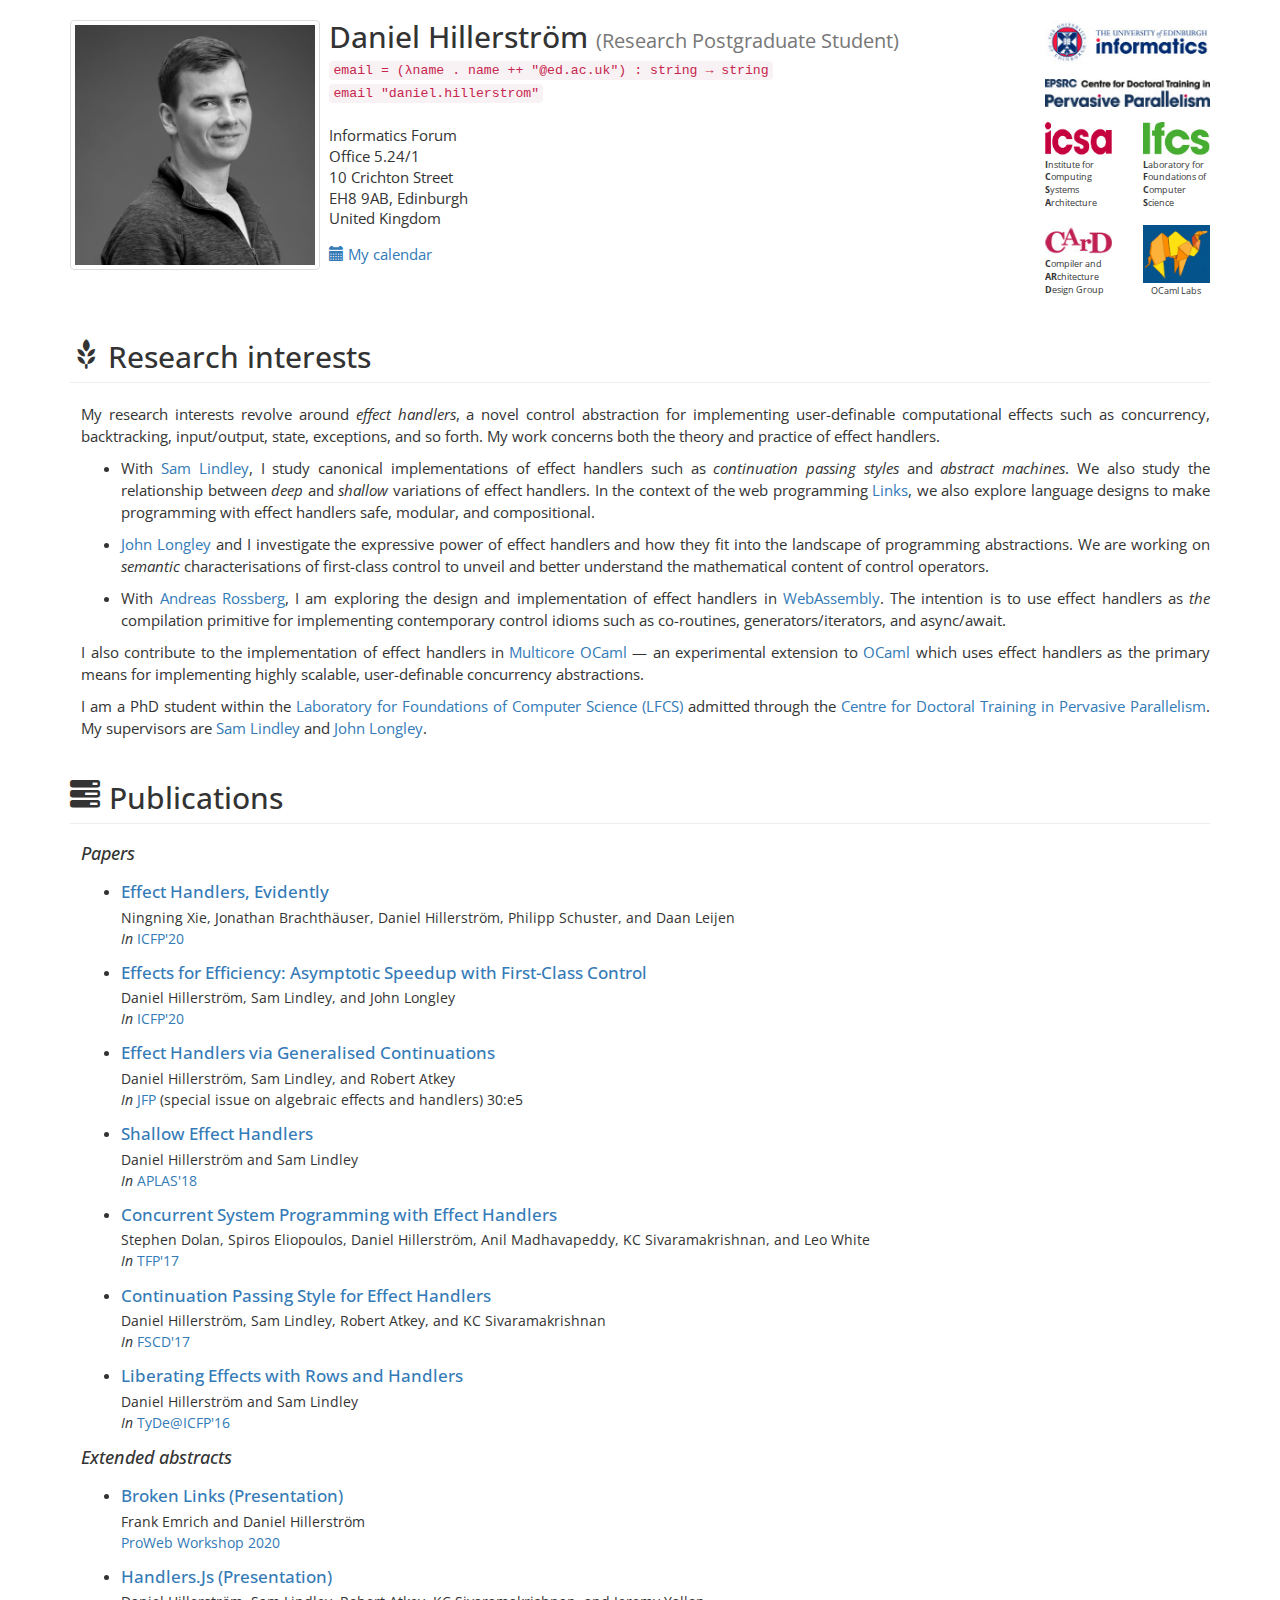
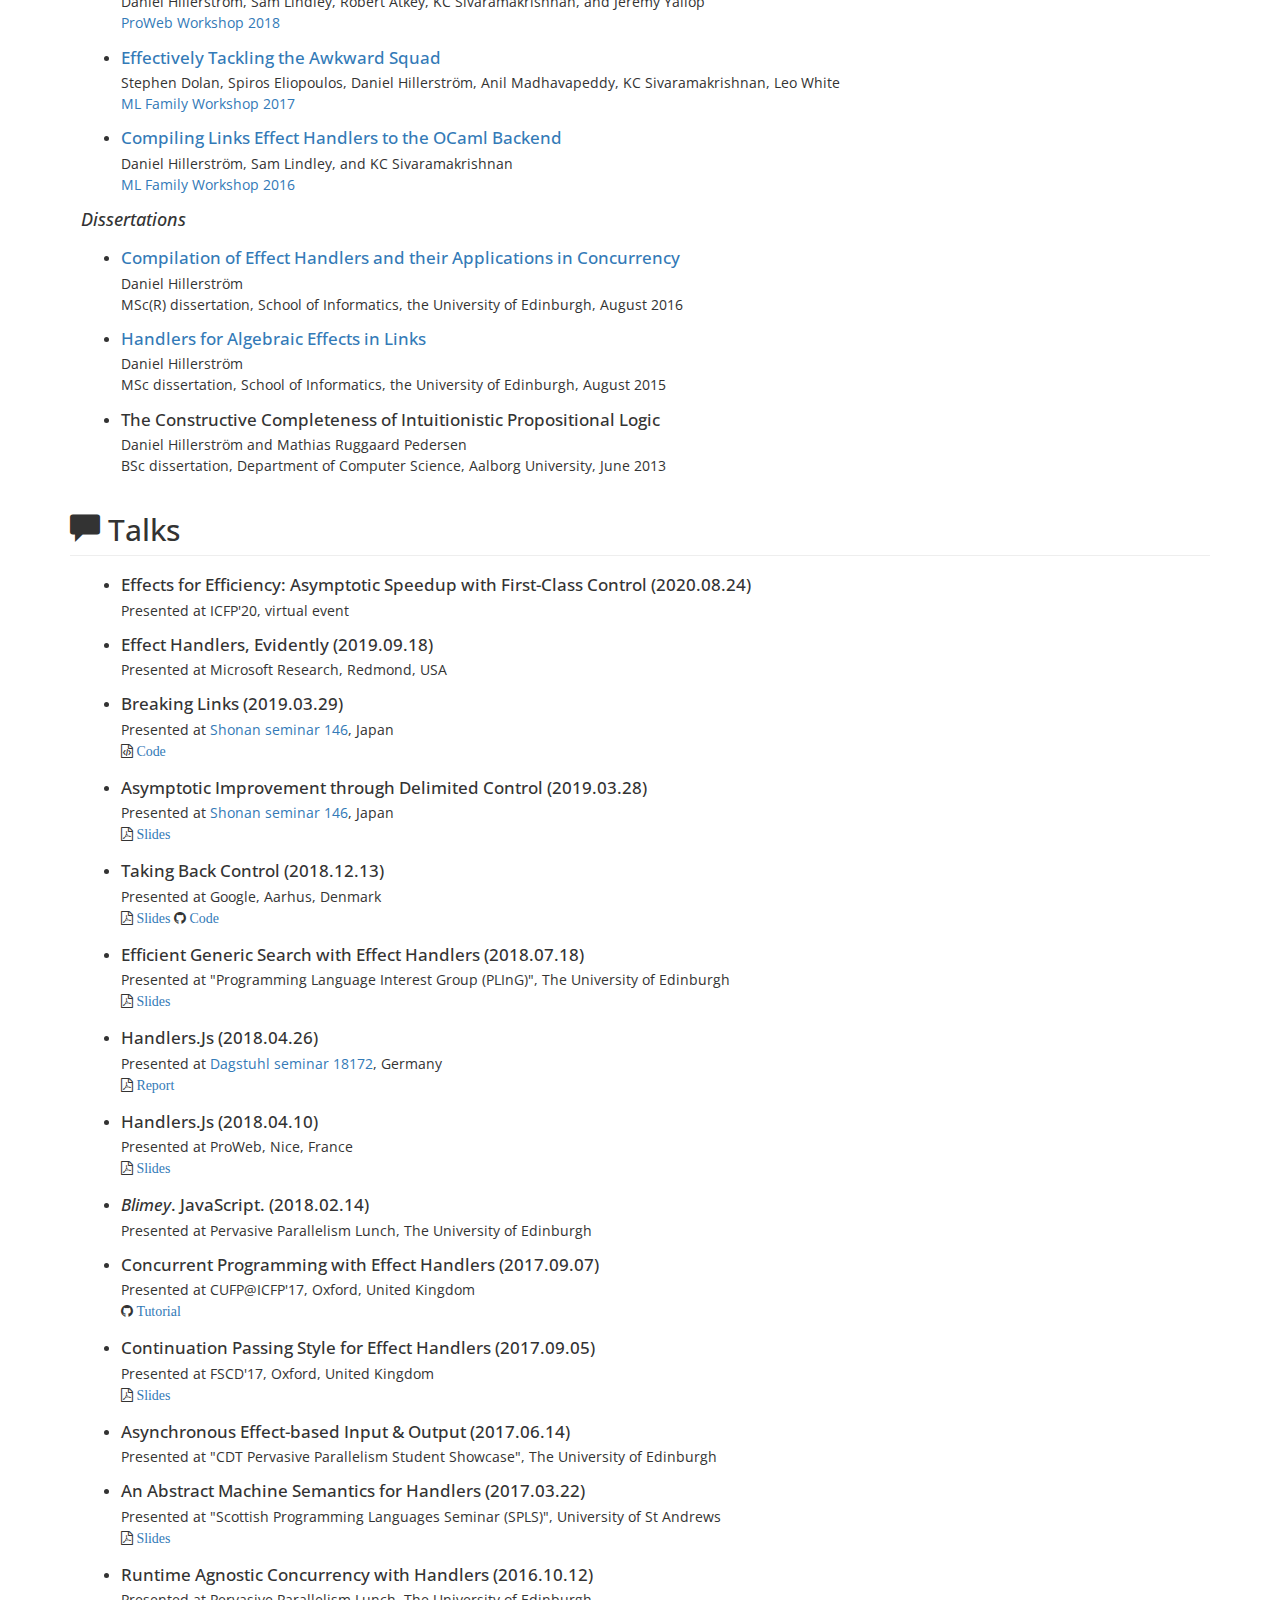
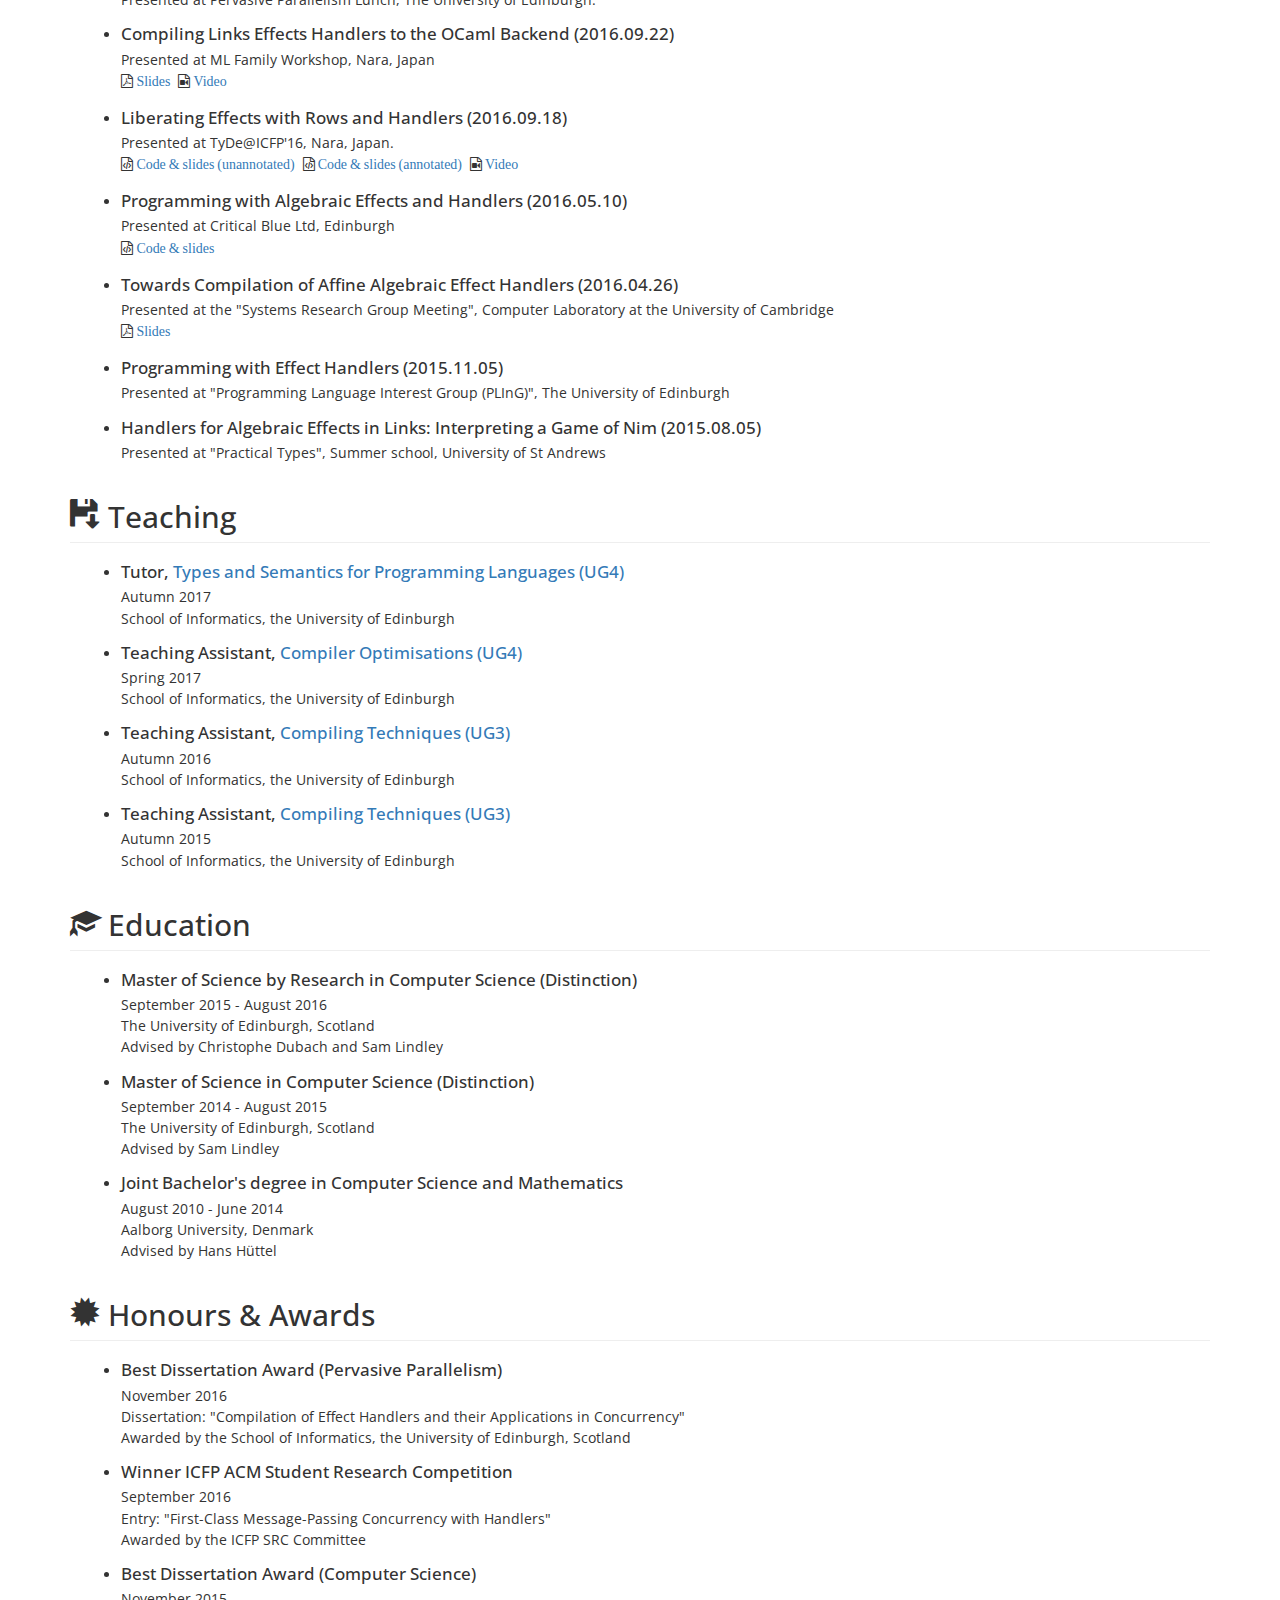
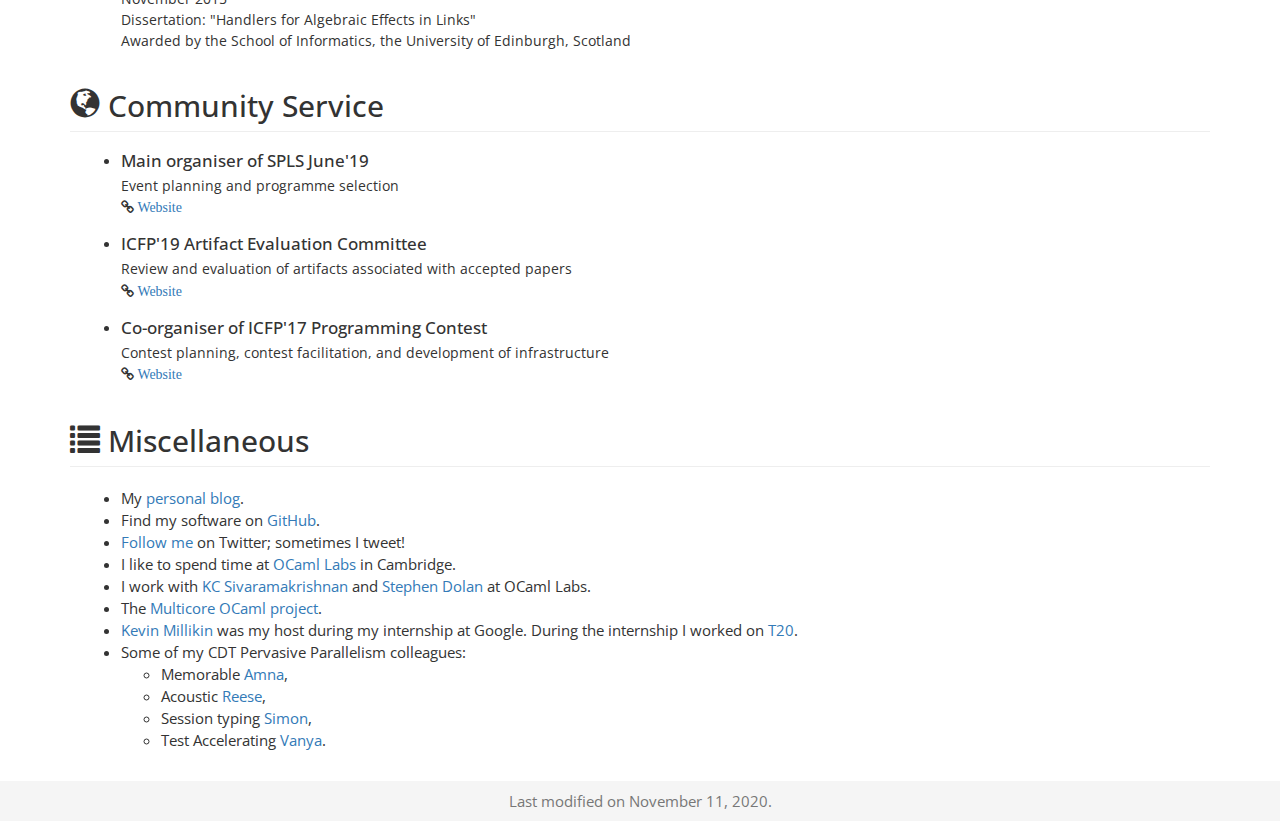
==== index.html @ 4f7ae7b9 "Compiled page" ====
<!DOCTYPE html>
<html xmlns="http://www.w3.org/1999/xhtml" xml:lang="en-GB" lang="en-GB">
  <head>
    <meta charset="UTF-8" />
    <meta name="viewport" content="width=device-width, initial-scale=1" />
    <meta name="author" content="Daniel Hillerström" />
    <meta name="keywords" content="computer science,mathematics,programming languages,compilers,parallelism" />
    <meta name="description" content="Daniel Hillerström is a PhD student enrolled into the Centre for Doctoral Training in Pervasive Parallelism at the School of Informatics, the University of Edinburgh. His primary research interests are programming languages, their use and implementation." />
    <meta name="generator" content="Hakyll" />
    <meta name="referrer" content="origin" />
    <meta name="robots" content="index,follow" />
    <!-- Schema.org markup for Google+ -->
    <meta itemprop="name" content="Daniel Hillerström | University of Edinburgh">
    <meta itemprop="description" content="Daniel Hillerström is a PhD student enrolled into the Centre for Doctoral Training in Pervasive Parallelism at the School of Informatics, the University of Edinburgh. His primary research interests are programming languages, their use and implementation.">
    <meta itemprop="image" content="https://www.dhil.net/research/static/images/danielhillerstrom.jpg">
    <!-- Twitter Card data -->
    <meta name="twitter:card" content="summary">
    <meta name="twitter:site" content="@dhillerstrom">
    <meta name="twitter:title" content="Daniel Hillerström | University of Edinburgh">
    <meta name="twitter:description" content="Daniel Hillerström is a PhD student enrolled into the Centre for Doctoral Training in Pervasive Parallelism at the School of Informatics, the University of Edinburgh. His primary research interests are programming languages, their use and implementation.">
    <meta name="twitter:image" content="https://www.dhil.net/research/static/images/danielhillerstrom.jpg">
    <!-- Open Graph data -->
    <meta property="og:title" content="Daniel Hillerström | University of Edinburgh" />
    <meta property="og:type" content="article" />
    <meta property="og:url" content="https://www.dhil.net/research" />
    <meta property="og:image" content="https://www.dhil.net/research/static/images/danielhillerstrom.jpg" />
    <meta property="og:description" content="Daniel Hillerström is a PhD student enrolled into the Centre for Doctoral Training in Pervasive Parallelism at the School of Informatics, the University of Edinburgh. His primary research interests are programming languages, their use and implementation." />
    <meta property="og:site_name" content="Informatics research profile page" />
    <meta property="article:published_time" content="2020-11-11T22:47:27.694405Z" />
    <meta property="article:modified_time" content="2020-11-11T22:47:27.694405Z" />
    <meta property="article:section" content="Informatics research profile page" />
    <meta property="article:tag" content="computer science,mathematics,programming languages,compilers,parallelism" />
    <!-- Page title -->
    <title>Daniel Hillerström | The University of Edinburgh</title>
    <link rel="stylesheet" type="text/css" href="./static/css/bootstrap.min.css" />
    <link rel="stylesheet" type="text/css" href="./static/css/bootstrap.customizations.css" />
    <link href="https://fonts.googleapis.com/css?family=Open+Sans:400,700,400italic" rel="stylesheet" type="text/css">
    <link rel="stylesheet" href="https://maxcdn.bootstrapcdn.com/font-awesome/4.6.2/css/font-awesome.min.css">
  </head>

  <body>
    <div class="container">
      <section id="abstract" class="hidden">
	Daniel Hillerström is a PhD student enrolled into the Centre for Doctoral Training in Pervasive Parallelism at the School of Informatics, the University of Edinburgh. His primary research interests are programming languages, their use and implementation.
      </section>
      <section id="details">
	<div class="row">
	  <!-- Profile -->
	  <div class="col-md-10">
	    <div class="profile-pic">
	      <img src="./static/images/danielhillerstrom.jpg" alt="Daniel Hillerström" class="img-responsive img-thumbnail">
	    </div>
	    <div>
	      <h2 class="media-heading">Daniel Hillerström <small>(Research Postgraduate Student)</small></h2>
	      <code>email = (λname . name ++ &quot;@ed.ac.uk&quot;)<span class="hidden-xs hidden-sm"> : string → string</span></code><br>
	      <code>email &quot;daniel.hillerstrom&quot;</code><br><br>
	      Informatics Forum<br>
	      Office 5.24/1<br>
	      10 Crichton Street<br>
	      EH8 9AB, Edinburgh<br>
	      United Kingdom
	    </div>
	    <div style="margin-top: 15px;">
	      <a href="javascript:void(0);" id="calendar-link"><span class="glyphicon glyphicon-calendar"></span> My calendar</a>
	    </div>
	  </div>
	  <!-- /Profile -->
	  <!-- Affliations -->
	  <div class="col-md-2 hidden-xs hidden-sm">
	    <div class="media">
	      <div class="media-top">
		<a href="http://www.inf.ed.ac.uk">
		  <img src="./static/images/informatics-scaled.jpg" alt="Informatics, University of Edinburgh" class="img-responsive">
		</a>
	      </div>
	    </div>

	    <div class="media">
	      <div class="media-top">
		<a href="http://pervasiveparallelism.inf.ed.ac.uk">
		  <img src="./static/images/ppar-scaled.jpg" alt="Pervasive Parallelism, Informatics, University of Edinburgh" class="img-responsive">
		</a>
	      </div>
	    </div>

	    <div class="row affliation-institutes">
	      <div class="col-md-6">
		<div class="media">
		  <div class="media-bottom">
		    <a href="http://www.icsa.inf.ed.ac.uk">
		      <img src="./static/images/icsa-scaled.jpg" alt="Institute for Computing Systems Architecture, School of Informatics, University of Edinburgh" class="img-responsive">
		    </a>
		  </div>
		  <div class="media-body" style="font-size:9px;"><strong>I</strong>nstitute for <strong>C</strong>omputing <strong>S</strong>ystems <strong>A</strong>rchitecture</div>
		</div>
	      </div>
	      <div class="col-md-6">
    		<div class="media">
		  <div class="media-bottom">
		    <a href="http://www.lfcs.inf.ed.ac.uk">
		      <img src="./static/images/lfcs-scaled.jpg" alt="Laboratory for Foundations of Computer Science, School of Informatics, University of Edinburgh" class="img-responsive">
		    </a>
		  </div>
		  <div class="media-body" style="font-size:9px;"><strong>L</strong>aboratory for <strong>F</strong>oundations of <strong>C</strong>omputer <strong>S</strong>cience</div>
		</div>
	      </div>
	    </div>

	    <div class="row affliation-institutes">
	      <div class="col-md-6">
		<div class="media">
		  <div class="media-top">
		    <a href="http://www.icsa.inf.ed.ac.uk/compilers/">
		      <img src="./static/images/card-scaled.jpg" alt="Compiler and Architecture Design Group" class="img-responsive">
		    </a>
		  </div>
		  <div class="media-body" style="font-size:9px;"><strong>C</strong>ompiler and <strong>AR</strong>chitecture <strong>D</strong>esign Group</div>
		</div>
	      </div>
	      <div class="col-md-6">
		<div class="media">
		  <div class="media-top" style="margin-bottom:2px;">
		    <a href="http://ocamllabs.io">
		      <img src="./static/images/origami-camel.png" alt="OCaml Labs" class="img-responsive" style="width:68px;height:58px;">
		    </a>
		  </div>
		  <div class="media-body" style="text-align:center;font-size:9px;">OCaml Labs</div>
		</div>
	      </div>
	    </div>
	  </div>
	  <!-- /Affliations -->
	</div>
      </section>
      <!-- Sections (content) -->
      
        <section id="research">
	<header>
	  <h2 class="page-header"><span class="glyphicon glyphicon-grain" aria-hidden="true"></span> Research interests</h2>
	</header>
	<div class="body-content">
	  <p>My research interests revolve around <em>effect handlers</em>, a novel control abstraction for implementing user-definable computational effects such as concurrency, backtracking, input/output, state, exceptions, and so forth. My work concerns both the theory and practice of effect handlers.</p>
<ul>
<li><p>With <a href="http://homepages.inf.ed.ac.uk/slindley">Sam Lindley</a>, I study canonical implementations of effect handlers such as <em>continuation passing styles</em> and <em>abstract machines</em>. We also study the relationship between <em>deep</em> and <em>shallow</em> variations of effect handlers. In the context of the web programming <a href="https://www.links-lang.org">Links</a>, we also explore language designs to make programming with effect handlers safe, modular, and compositional.</p></li>
<li><p><a href="http://homepages.inf.ed.ac.uk/jrl/">John Longley</a> and I investigate the expressive power of effect handlers and how they fit into the landscape of programming abstractions. We are working on <em>semantic</em> characterisations of first-class control to unveil and better understand the mathematical content of control operators.</p></li>
<li><p>With <a href="https://people.mpi-sws.org/~rossberg/">Andreas Rossberg</a>, I am exploring the design and implementation of effect handlers in <a href="https://github.com/effect-handlers/wasm-effect-handlers">WebAssembly</a>. The intention is to use effect handlers as <em>the</em> compilation primitive for implementing contemporary control idioms such as co-routines, generators/iterators, and async/await.</p></li>
</ul>
<p>I also contribute to the implementation of effect handlers in <a href="https://github.com/ocamllabs/ocaml-multicore">Multicore OCaml</a> — an experimental extension to <a href="https://ocaml.org">OCaml</a> which uses effect handlers as the primary means for implementing highly scalable, user-definable concurrency abstractions.</p>
<p>I am a PhD student within the <a href="http://wcms.inf.ed.ac.uk/lfcs/">Laboratory for Foundations of Computer Science (LFCS)</a> admitted through the <a href="http://pervasiveparallelism.inf.ed.ac.uk/">Centre for Doctoral Training in Pervasive Parallelism</a>. My supervisors are <a href="http://homepages.inf.ed.ac.uk/slindley">Sam Lindley</a> and <a href="http://homepages.inf.ed.ac.uk/jrl/">John Longley</a>.</p>
<div id="refs" class="references">

</div>
	</div>
      </section>


        <section id="publications">
	<header>
	  <h2 class="page-header"><span class="glyphicon glyphicon-tasks" aria-hidden="true"></span> Publications</h2>
	</header>
	<div class="body-content">
	  <h3 id="papers"><em>Papers</em></h3>
<ul>
<li><h3 id="effect-handlers-evidently"><a href="papers/effect_handlers_evidently-extended-icfp2020.pdf">Effect Handlers, Evidently</a></h3>
<p>
Ningning Xie, Jonathan Brachthäuser, Daniel Hillerström, Philipp Schuster, and Daan Leijen
</p>
<p>
<em>In</em> <a href="https://icfp20.sigplan.org/">ICFP'20</a>
</p></li>
<li><h3 id="effects-for-efficiency-asymptotic-speedup-with-first-class-control"><a href="https://arxiv.org/abs/2007.00605">Effects for Efficiency: Asymptotic Speedup with First-Class Control</a></h3>
<p>
Daniel Hillerström, Sam Lindley, and John Longley
</p>
<p>
<em>In</em> <a href="https://icfp20.sigplan.org/">ICFP'20</a>
</p></li>
<li><h3 id="effect-handlers-via-generalised-continuations"><a href="papers/generalised_continuations-jfp2020.pdf">Effect Handlers via Generalised Continuations</a></h3>
<p>
Daniel Hillerström, Sam Lindley, and Robert Atkey
</p>
<p>
<em>In</em> <a href="https://www.cambridge.org/core/journals/journal-of-functional-programming">JFP</a> (special issue on algebraic effects and handlers) 30:e5
</p></li>
<li><h3 id="shallow-effect-handlers"><a href="papers/shallow_effect_handlers-extended-aplas2018.pdf">Shallow Effect Handlers</a></h3>
<p>
Daniel Hillerström and Sam Lindley
</p>
<p>
<em>In</em> <a href="http://aplas2018.org">APLAS'18</a>
</p></li>
<li><h3 id="concurrent-system-programming-with-effect-handlers"><a href="papers/conc_system_prog_handlers-tfp2017.pdf">Concurrent System Programming with Effect Handlers</a></h3>
<p>
Stephen Dolan, Spiros Eliopoulos, Daniel Hillerström, Anil Madhavapeddy, KC Sivaramakrishnan, and Leo White
</p>
<p>
<em>In</em> <a href="https://www.cs.kent.ac.uk/events/tfp17/">TFP'17</a>
</p></li>
<li><h3 id="continuation-passing-style-for-effect-handlers"><a href="papers/cps_handlers-fscd2017.pdf">Continuation Passing Style for Effect Handlers</a></h3>
<p>
Daniel Hillerström, Sam Lindley, Robert Atkey, and KC Sivaramakrishnan
</p>
<p>
<em>In</em> <a href="https://www.cs.ox.ac.uk/conferences/fscd2017/">FSCD'17</a>
</p></li>
<li><h3 id="liberating-effects-with-rows-and-handlers"><a href="papers/liberating_effects-tyde2016.pdf">Liberating Effects with Rows and Handlers</a></h3>
<p>
Daniel Hillerström and Sam Lindley
</p>
<p>
<em>In</em> <a href="http://conf.researchr.org/track/icfp-2016/tyde-2016-papers">TyDe@ICFP'16</a>
</p></li>
</ul>
<h3 id="extended-abstracts"><em>Extended abstracts</em></h3>
<ul>
<li><h3 id="broken-links-presentation"><a href="papers/broken-proweb2020.pdf">Broken Links (Presentation)</a></h3>
<p>
Frank Emrich and Daniel Hillerström
</p>
<p>
<a href="https://2020.programming-conference.org/track/proweb-2020-papers">ProWeb Workshop 2020</a>
</p></li>
<li><h3 id="handlers.js-presentation"><a href="papers/handlers_js-proweb2018.pdf">Handlers.Js (Presentation)</a></h3>
<p>
Daniel Hillerström, Sam Lindley, Robert Atkey, KC Sivaramakrishnan, and Jeremy Yallop
</p>
<p>
<a href="https://2018.programming-conference.org/track/proweb-2018-papers">ProWeb Workshop 2018</a>
</p></li>
<li><h3 id="effectively-tackling-the-awkward-squad"><a href="papers/awkward_effects-ml17.pdf">Effectively Tackling the Awkward Squad</a></h3>
<p>
Stephen Dolan, Spiros Eliopoulos, Daniel Hillerström, Anil Madhavapeddy, KC Sivaramakrishnan, Leo White
</p>
<p>
<a href="http://icfp17.sigplan.org/track/mlfamilyworkshop-2017-papers">ML Family Workshop 2017</a>
</p></li>
<li><h3 id="compiling-links-effect-handlers-to-the-ocaml-backend"><a href="papers/mlabstract2016.pdf">Compiling Links Effect Handlers to the OCaml Backend</a></h3>
<p>
Daniel Hillerström, Sam Lindley, and KC Sivaramakrishnan
</p>
<p>
<a href="http://icfp16.sigplan.org/track/mlfamilyworkshop-2016-papers">ML Family Workshop 2016</a>
</p></li>
</ul>
<h3 id="dissertations"><em>Dissertations</em></h3>
<ul>
<li><h3 id="compilation-of-effect-handlers-and-their-applications-in-concurrency"><a href="papers/thesis2016.pdf">Compilation of Effect Handlers and their Applications in Concurrency</a></h3>
<p>
Daniel Hillerström
</p>
<p>
MSc(R) dissertation, School of Informatics, the University of Edinburgh, August 2016
</p></li>
<li><h3 id="handlers-for-algebraic-effects-in-links"><a href="papers/thesis2015.pdf">Handlers for Algebraic Effects in Links</a></h3>
<p>
Daniel Hillerström
</p>
<p>
MSc dissertation, School of Informatics, the University of Edinburgh, August 2015
</p></li>
<li><h3 id="the-constructive-completeness-of-intuitionistic-propositional-logic">The Constructive Completeness of Intuitionistic Propositional Logic</h3>
<p>
Daniel Hillerström and Mathias Ruggaard Pedersen
</p>
<p>
BSc dissertation, Department of Computer Science, Aalborg University, June 2013
</p></li>
</ul>
<div id="refs" class="references">

</div>
	</div>
      </section>


        <section id="talks">
	<header>
	  <h2 class="page-header"><span class="glyphicon glyphicon-comment" aria-hidden="true"></span> Talks</h2>
	</header>
	<div class="body-content">
	  <ul>
<li><h3 id="effects-for-efficiency-asymptotic-speedup-with-first-class-control-2020.08.24">Effects for Efficiency: Asymptotic Speedup with First-Class Control (2020.08.24)</h3>
<p>
Presented at ICFP'20, virtual event
</p></li>
<li><h3 id="effect-handlers-evidently-2019.09.18">Effect Handlers, Evidently (2019.09.18)</h3>
<p>
Presented at Microsoft Research, Redmond, USA
</p></li>
<li><h3 id="breaking-links-2019.03.29">Breaking Links (2019.03.29)</h3>
<p>
Presented at <a href="https://effect-handlers.org/events/shonan146.html">Shonan seminar 146</a>, Japan
<p>
<span class="fa fa-file-code-o" aria-hidden="true"> <a href="https://effect-handlers.org/static/shonan146/breaking.links" type="text/plain"> Code</a></span>
</p></li>
<li><h3 id="asymptotic-improvement-through-delimited-control-2019.03.28">Asymptotic Improvement through Delimited Control (2019.03.28)</h3>
<p>
Presented at <a href="https://effect-handlers.org/events/shonan146.html">Shonan seminar 146</a>, Japan
<p>
<span class="fa fa-file-pdf-o" aria-hidden="true"> <a href="https://effect-handlers.org/static/shonan146/asymptotic_improvement.pdf"> Slides</a></span>
</p></li>
<li><h3 id="taking-back-control-2018.12.13">Taking Back Control (2018.12.13)</h3>
<p>
Presented at Google, Aarhus, Denmark
</p>
<p>
<span class="fa fa-file-pdf-o" aria-hidden="true"> <a href="./talks/google-tech-talk-2018.pdf"> Slides</a></span> <span class="fa fa-github" aria-hidden="true"> <a href="https://github.com/dhil/google-tech-talk-2018"> Code</a></span>
</p></li>
<li><h3 id="efficient-generic-search-with-effect-handlers-2018.07.18">Efficient Generic Search with Effect Handlers (2018.07.18)</h3>
<p>
Presented at &quot;Programming Language Interest Group (PLInG)&quot;, The University of Edinburgh
</p>
<p>
<span class="fa fa-file-pdf-o" aria-hidden="true"> <a href="./talks/pling2018_efficient-generic-search.pdf"> Slides</a></span>
</p></li>
<li><h3 id="handlers.js-2018.04.26">Handlers.Js (2018.04.26)</h3>
<p>
Presented at <a href="https://www.dagstuhl.de/en/program/calendar/semhp/?semnr=18172">Dagstuhl seminar 18172</a>, Germany
</p>
<p>
<span class="fa fa-file-pdf-o" aria-hidden="true"> <a href="http://dx.doi.org/10.4230/DagRep.8.4.104"> Report</a></span>
</p></li>
<li><h3 id="handlers.js-2018.04.10">Handlers.Js (2018.04.10)</h3>
<p>
Presented at ProWeb, Nice, France
</p>
<p>
<span class="fa fa-file-pdf-o" aria-hidden="true"> <a href="./talks/proweb2018-04_handlers-js.pdf"> Slides</a></span>
</p></li>
<li><h3 id="blimey.-javascript.-2018.02.14"><em>Blimey</em>. JavaScript. (2018.02.14)</h3>
<p>
Presented at Pervasive Parallelism Lunch, The University of Edinburgh
</p></li>
<li><h3 id="concurrent-programming-with-effect-handlers-2017.09.07">Concurrent Programming with Effect Handlers (2017.09.07)</h3>
<p>
Presented at CUFP@ICFP'17, Oxford, United Kingdom
</p>
<p>
<span class="fa fa-github" aria-hidden="true"> <a href="https://github.com/ocamllabs/ocaml-effects-tutorial"> Tutorial</a></span>
</p></li>
<li><h3 id="continuation-passing-style-for-effect-handlers-2017.09.05">Continuation Passing Style for Effect Handlers (2017.09.05)</h3>
<p>
Presented at FSCD'17, Oxford, United Kingdom
</p>
<p>
<span class="fa fa-file-pdf-o" aria-hidden="true"> <a href="./talks/fscd2017-09_cps-handlers.pdf"> Slides</a></span>
</p></li>
<li><h3 id="asynchronous-effect-based-input-output-2017.06.14">Asynchronous Effect-based Input &amp; Output (2017.06.14)</h3>
<p>
Presented at &quot;CDT Pervasive Parallelism Student Showcase&quot;, The University of Edinburgh
</p></li>
<li><h3 id="an-abstract-machine-semantics-for-handlers-2017.03.22">An Abstract Machine Semantics for Handlers (2017.03.22)</h3>
<p>
Presented at &quot;Scottish Programming Languages Seminar (SPLS)&quot;, University of St Andrews
</p>
<p>
<span class="fa fa-file-pdf-o" aria-hidden="true"> <a href="./talks/ams_spls2017-03.pdf"> Slides</a></span>
</p></li>
<li><h3 id="runtime-agnostic-concurrency-with-handlers-2016.10.12">Runtime Agnostic Concurrency with Handlers (2016.10.12)</h3>
<p>
Presented at Pervasive Parallelism Lunch, The University of Edinburgh.
</p></li>
<li><h3 id="compiling-links-effects-handlers-to-the-ocaml-backend-2016.09.22">Compiling Links Effects Handlers to the OCaml Backend (2016.09.22)</h3>
<p>
Presented at ML Family Workshop, Nara, Japan
</p>
<p>
<span class="fa fa-file-pdf-o" aria-hidden="true"> <a href="./talks/ml2016-09.pdf"> Slides</a></span>  <span class="fa fa-file-video-o" aria-hidden="true"> <a href="https://www.youtube.com/watch?v=PvOvjilEQEc"> Video</a></span>
</p></li>
<li><h3 id="liberating-effects-with-rows-and-handlers-2016.09.18">Liberating Effects with Rows and Handlers (2016.09.18)</h3>
<p>
Presented at TyDe@ICFP'16, Nara, Japan.
</p>
<p>
<span class="fa fa-file-code-o" aria-hidden="true"> <a href="./talks/tyde_slides2016_09.links"> Code &amp; slides (unannotated)</a></span>  <span class="fa fa-file-code-o" aria-hidden="true"> <a href="./talks/tyde_ant_slides2016_09.links"> Code &amp; slides (annotated)</a></span>  <span class="fa fa-file-video-o" aria-hidden="true"> <a href="https://youtu.be/nsHtaC_SfIU?list=PLnqUlCo055hUFzMkHyGOvOc0jNbv_bd26"> Video</a></span>
</p></li>
<li><h3 id="programming-with-algebraic-effects-and-handlers-2016.05.10">Programming with Algebraic Effects and Handlers (2016.05.10)</h3>
<p>
Presented at Critical Blue Ltd, Edinburgh
</p>
<p>
<span class="fa fa-file-code-o" aria-hidden="true"> <a href="./talks/critblue2016-05.links"> Code &amp; slides</a></span>
</p></li>
<li><h3 id="towards-compilation-of-affine-algebraic-effect-handlers-2016.04.26">Towards Compilation of Affine Algebraic Effect Handlers (2016.04.26)</h3>
<p>
Presented at the &quot;Systems Research Group Meeting&quot;, Computer Laboratory at the University of Cambridge
</p>
<p>
<span class="fa fa-file-pdf-o" aria-hidden="true"> <a href="./talks/ocl2016-04.pdf"> Slides</a></span>
</p></li>
<li><h3 id="programming-with-effect-handlers-2015.11.05">Programming with Effect Handlers (2015.11.05)</h3>
<p>
Presented at &quot;Programming Language Interest Group (PLInG)&quot;, The University of Edinburgh
</p></li>
<li><h3 id="handlers-for-algebraic-effects-in-links-interpreting-a-game-of-nim-2015.08.05">Handlers for Algebraic Effects in Links: Interpreting a Game of Nim (2015.08.05)</h3>
<p>
Presented at &quot;Practical Types&quot;, Summer school, University of St Andrews
</p></li>
</ul>
<div id="refs" class="references">

</div>
	</div>
      </section>


        <section id="teaching">
	<header>
	  <h2 class="page-header"><span class="glyphicon glyphicon-floppy-save" aria-hidden="true"></span> Teaching</h2>
	</header>
	<div class="body-content">
	  <ul>
<li><h3 id="tutor-types-and-semantics-for-programming-languages-ug4">Tutor, <a href="http://www.drps.ed.ac.uk/17-18/dpt/cxinfr11114.htm">Types and Semantics for Programming Languages (UG4)</a></h3>
<p>
Autumn 2017
</p>
<p>
School of Informatics, the University of Edinburgh
</p></li>
<li><h3 id="teaching-assistant-compiler-optimisations-ug4">Teaching Assistant, <a href="http://www.drps.ed.ac.uk/16-17/dpt/cxinfr11032.htm">Compiler Optimisations (UG4)</a></h3>
<p>
Spring 2017
</p>
<p>
School of Informatics, the University of Edinburgh
</p></li>
<li><h3 id="teaching-assistant-compiling-techniques-ug3">Teaching Assistant, <a href="http://www.drps.ed.ac.uk/16-17/dpt/cxinfr10065.htm">Compiling Techniques (UG3)</a></h3>
<p>
Autumn 2016
</p>
<p>
School of Informatics, the University of Edinburgh
</p></li>
<li><h3 id="teaching-assistant-compiling-techniques-ug3-1">Teaching Assistant, <a href="http://www.drps.ed.ac.uk/15-16/dpt/cxinfr10053.htm">Compiling Techniques (UG3)</a></h3>
<p>
Autumn 2015
</p>
<p>
School of Informatics, the University of Edinburgh
</p></li>
</ul>
<div id="refs" class="references">

</div>
	</div>
      </section>


        <section id="edu">
	<header>
	  <h2 class="page-header"><span class="glyphicon glyphicon-education" aria-hidden="true"></span> Education</h2>
	</header>
	<div class="body-content">
	  <ul>
<li><h3 id="master-of-science-by-research-in-computer-science-distinction">Master of Science by Research in Computer Science (Distinction)</h3>
<p>
September 2015 - August 2016
</p>
<p>
The University of Edinburgh, Scotland
</p>
<p>
Advised by Christophe Dubach and Sam Lindley
</p></li>
<li><h3 id="master-of-science-in-computer-science-distinction">Master of Science in Computer Science (Distinction)</h3>
<p>
September 2014 - August 2015
</p>
<p>
The University of Edinburgh, Scotland
</p>
<p>
Advised by Sam Lindley
</p></li>
<li><h3 id="joint-bachelors-degree-in-computer-science-and-mathematics">Joint Bachelor's degree in Computer Science and Mathematics</h3>
<p>
August 2010 - June 2014
</p>
<p>
Aalborg University, Denmark
</p>
<p>
Advised by Hans Hüttel
</p></li>
</ul>
<div id="refs" class="references">

</div>
	</div>
      </section>


        <section id="awards">
	<header>
	  <h2 class="page-header"><span class="glyphicon glyphicon-certificate" aria-hidden="true"></span> Honours &amp; Awards</h2>
	</header>
	<div class="body-content">
	  <ul>
<li><h3 id="best-dissertation-award-pervasive-parallelism">Best Dissertation Award (Pervasive Parallelism)</h3>
<p>
November 2016
</p>
<p>
Dissertation: &quot;Compilation of Effect Handlers and their Applications in Concurrency&quot;
</p>
<p>
Awarded by the School of Informatics, the University of Edinburgh, Scotland
</p></li>
<li><h3 id="winner-icfp-acm-student-research-competition">Winner ICFP ACM Student Research Competition</h3>
<p>
September 2016
</p>
<p>
Entry: &quot;First-Class Message-Passing Concurrency with Handlers&quot;
</p>
<p>
Awarded by the ICFP SRC Committee
</p></li>
<li><h3 id="best-dissertation-award-computer-science">Best Dissertation Award (Computer Science)</h3>
<p>
November 2015
</p>
<p>
Dissertation: &quot;Handlers for Algebraic Effects in Links&quot;
</p>
<p>
Awarded by the School of Informatics, the University of Edinburgh, Scotland
</p></li>
</ul>
<div id="refs" class="references">

</div>
	</div>
      </section>


        <section id="service">
	<header>
	  <h2 class="page-header"><span class="glyphicon glyphicon-globe" aria-hidden="true"></span> Community Service</h2>
	</header>
	<div class="body-content">
	  <ul>
<li><h3 id="main-organiser-of-spls-june19">Main organiser of SPLS June'19</h3>
<p>
Event planning and programme selection
</p>
<p>
<span class="fa fa-link" aria-hidden="true"> <a href="https://spls-series.github.io/meetings/2019/june/"> Website</a></span>
</p></li>
<li><h3 id="icfp19-artifact-evaluation-committee">ICFP'19 Artifact Evaluation Committee</h3>
<p>
Review and evaluation of artifacts associated with accepted papers
</p>
<p>
<span class="fa fa-link" aria-hidden="true"> <a href="https://icfp19.sigplan.org/"> Website</a></span>
</p></li>
<li><h3 id="co-organiser-of-icfp17-programming-contest">Co-organiser of ICFP'17 Programming Contest</h3>
<p>
Contest planning, contest facilitation, and development of infrastructure
</p>
<p>
<span class="fa fa-link" aria-hidden="true"> <a href="http://2017.icfpcontest.org"> Website</a></span>
</p></li>
</ul>
<div id="refs" class="references">

</div>
	</div>
      </section>


        <section id="external-links">
	<header>
	  <h2 class="page-header"><span class="glyphicon glyphicon-list" aria-hidden="true"></span> Miscellaneous</h2>
	</header>
	<div class="body-content">
	  <ul>
<li>My <a href="http://www.dhil.net/blog">personal blog</a>.</li>
<li>Find my software on <a href="https://www.github.com/dhil">GitHub</a>.</li>
<li><a href="https://twitter.com/intent/user?screen_name=dhillerstrom">Follow me</a> on Twitter; sometimes I tweet!</li>
<li>I like to spend time at <a href="http://ocamllabs.io">OCaml Labs</a> in Cambridge.</li>
<li>I work with <a href="http://kcsrk.info/">KC Sivaramakrishnan</a> and <a href="http://stedolan.net">Stephen Dolan</a> at OCaml Labs.</li>
<li>The <a href="https://github.com/ocamllabs/ocaml-multicore">Multicore OCaml project</a>.</li>
<li><a href="https://github.com/kmillikin">Kevin Millikin</a> was my host during my internship at Google. During the internship I worked on <a href="https://www.github.com/dhil/t20">T20</a>.</li>
<li>Some of my CDT Pervasive Parallelism colleagues:
<ul>
<li>Memorable <a href="http://homepages.inf.ed.ac.uk/s1521171/">Amna</a>,</li>
<li>Acoustic <a href="http://homepages.inf.ed.ac.uk/s1147290/">Reese</a>,</li>
<li>Session typing <a href="http://homepages.inf.ed.ac.uk/s1430862/">Simon</a>,</li>
<li>Test Accelerating <a href="http://homepages.inf.ed.ac.uk/s0835905/">Vanya</a>.</li>
</ul></li>
</ul>
<div id="refs" class="references">

</div>
	</div>
      </section>



      <!-- /Sections (content) -->
    </div>
    <footer class="sticky-footer">
      <div class="container">
        <p class="text-muted">Last modified on <time id="last-modified" datetime="2020-11-11T22:47:27.694405Z">2020-11-11T22:47:27.694405Z</time>.</p>
      </div>
    </footer>

    <!-- Modal -->
    <div class="modal fade" id="myCalendar" tabindex="-1" role="dialog" aria-labelledby="myModalLabel">
      <div class="modal-dialog calendar-modal" role="document">
	<div class="modal-content">
	  <div class="modal-header">
            <button type="button" class="close" data-dismiss="modal" aria-label="Close"><span aria-hidden="true">&times;</span></button>
            <h4 class="modal-title" id="myModalLabel">Calendar</h4>
	  </div>
	  <div class="modal-body">
	    The calendar is fetched from Google. Do not blame me if it is not showing, blame Google.
	    <iframe class="calendar" src="https://www.google.com/calendar/embed?src=236h5mc80or5ltgj91acmr5vhag1s4jg%40import.calendar.google.com&amp;mode=WEEK&amp;ctz=Europe/London" frameborder="0" scrolling="no"></iframe>
	  </div>
	  <div class="modal-footer">
            <button type="button" class="btn btn-default" data-dismiss="modal">Close</button>
	  </div>
	</div>
      </div>
    </div>
    <!-- /Modal -->
    
    <!-- Load scripts -->
    <script src="./static/js/jquery-2.1.4.min.js"></script>
    <script src="./static/js/bootstrap.min.js"></script>
    <script type="text/javascript">
      function formatDate(datetime) {
        var d = new Date(datetime);
        var months = ["January","February"
                     ,"March","April","May"
                     ,"June","July","August"
                     ,"September","October","November"
                     ,"December"
                     ];
        return months[d.getMonth()] + " " + d.getDate() + ", " + d.getFullYear()
      }
   
      $(document).ready(function() {
        $('#last-modified').text(formatDate("2020-11-11T22:47:27.694405Z"))
        $('#calendar-link').attr('data-toggle', 'modal')
        $('#calendar-link').attr('data-target', '#myCalendar')
      });
    </script>
    <!-- Structured data / rich snipplets -->
    <script type="application/ld+json">
      {
      "@context": "http://schema.org",
      "@type": "BreadcrumbList",
      "itemListElement": [{
        "@type": "ListItem",
        "position": 1,
        "item": {
        "@id": "https://www.dhil.net/research",
        "name": "Research profile"
        }]
      }

      // Social profile(s) integration
      { "@context" : "http://schema.org",
        "@type" : "Organization",
        "name" : "Daniel Hillerstr&#246;m",
        "url" : "https://www.dhil.net/research",
        "sameAs" : ["http://www.twitter.com/@dhillerstrom"]
      }
    </script>
  
<!--    <script>
      (function(i,s,o,g,r,a,m){i['GoogleAnalyticsObject']=r;i[r]=i[r]||function(){
      (i[r].q=i[r].q||[]).push(arguments)},i[r].l=1*new Date();a=s.createElement(o),
       m=s.getElementsByTagName(o)[0];a.async=1;a.src=g;m.parentNode.insertBefore(a,m)
      })(window,document,'script','//www.google-analytics.com/analytics.js','ga');

      ga('create', 'UA-68610717-1', 'auto');
      ga('send', 'pageview');
      </script> -->
  </body>
</html>
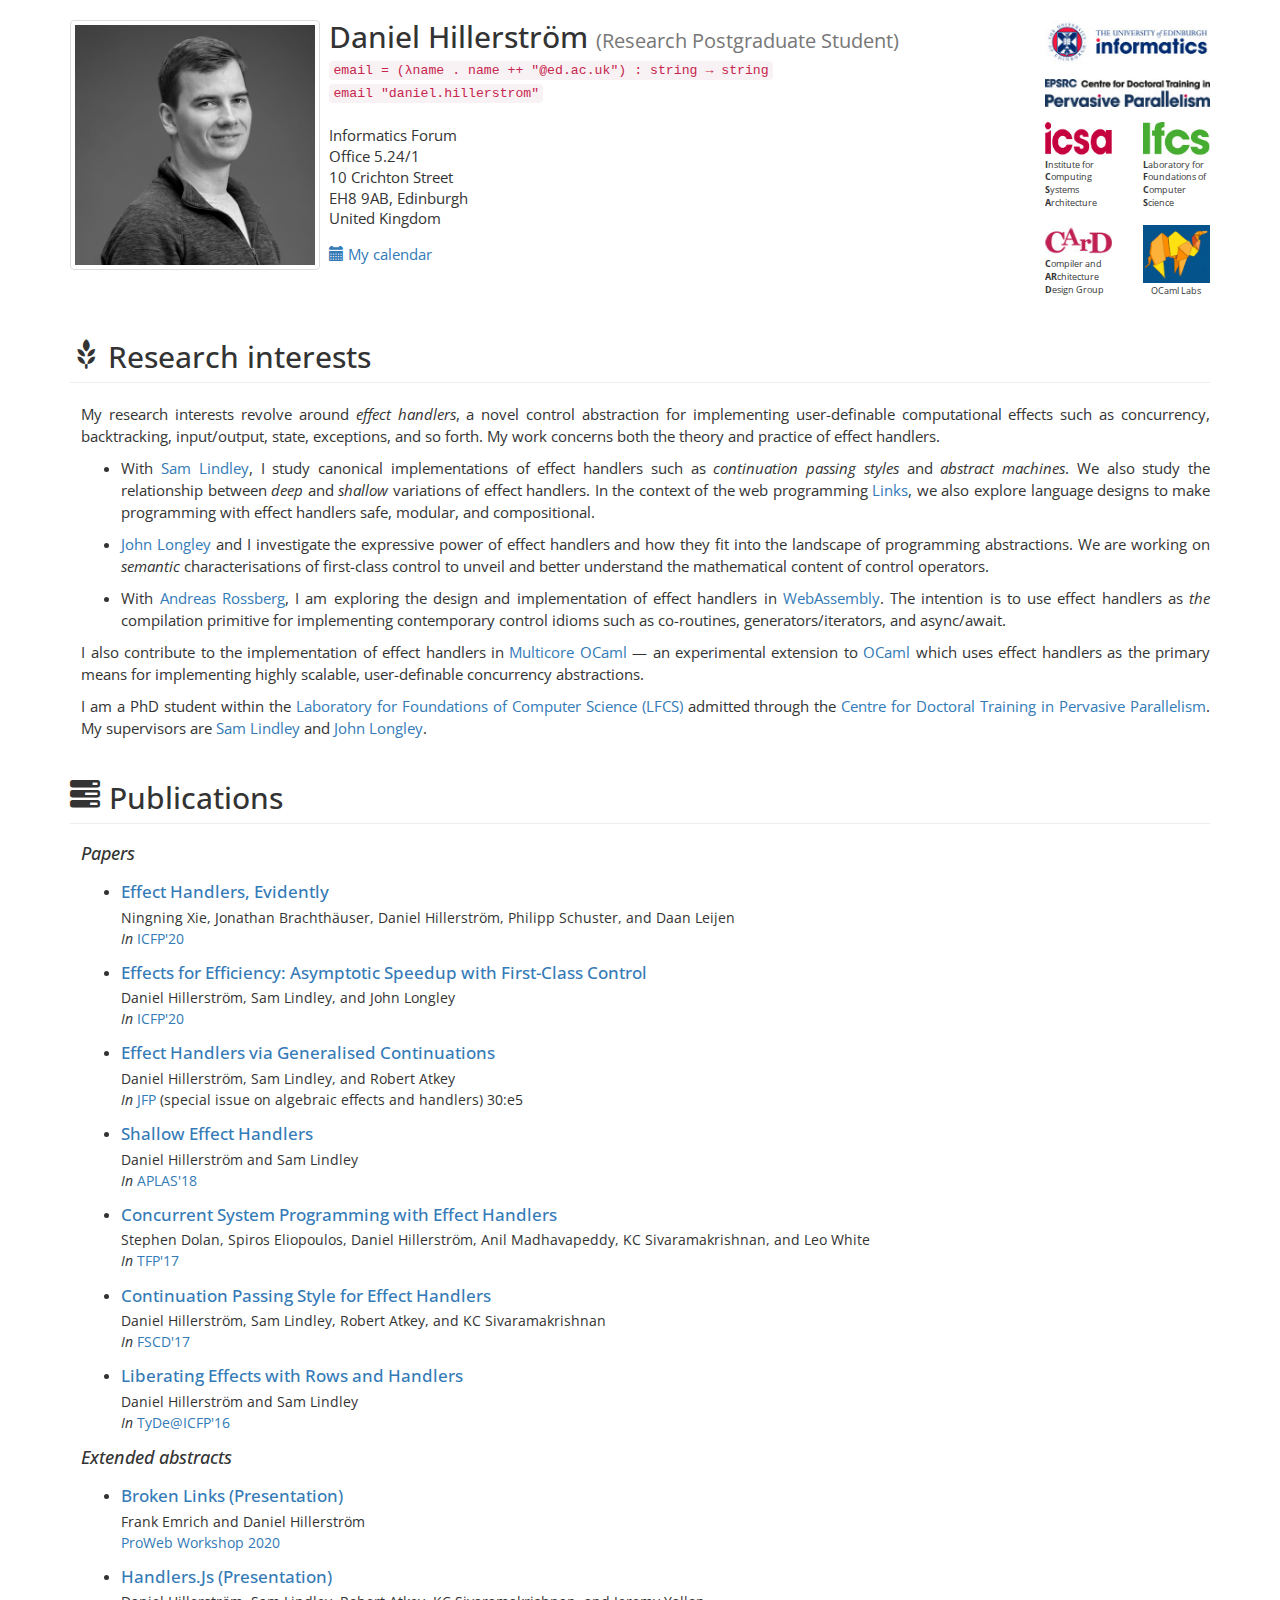
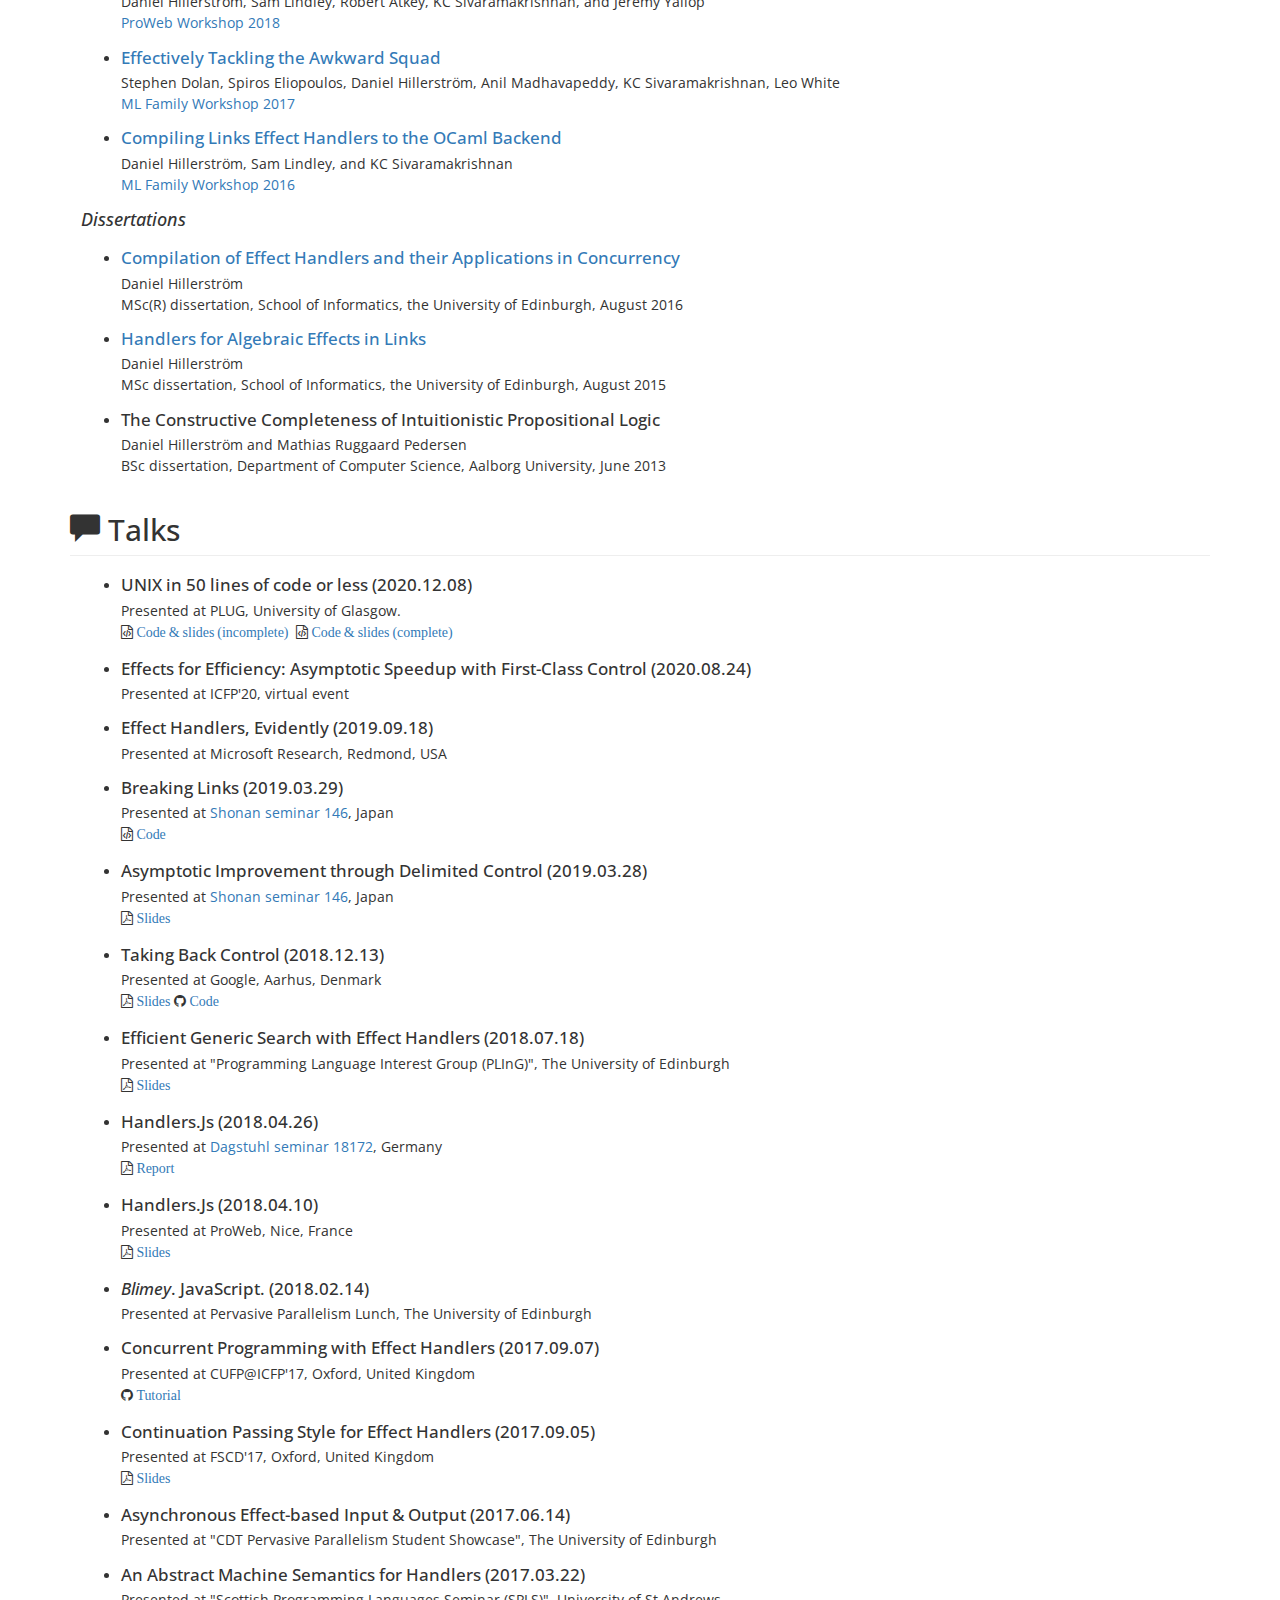
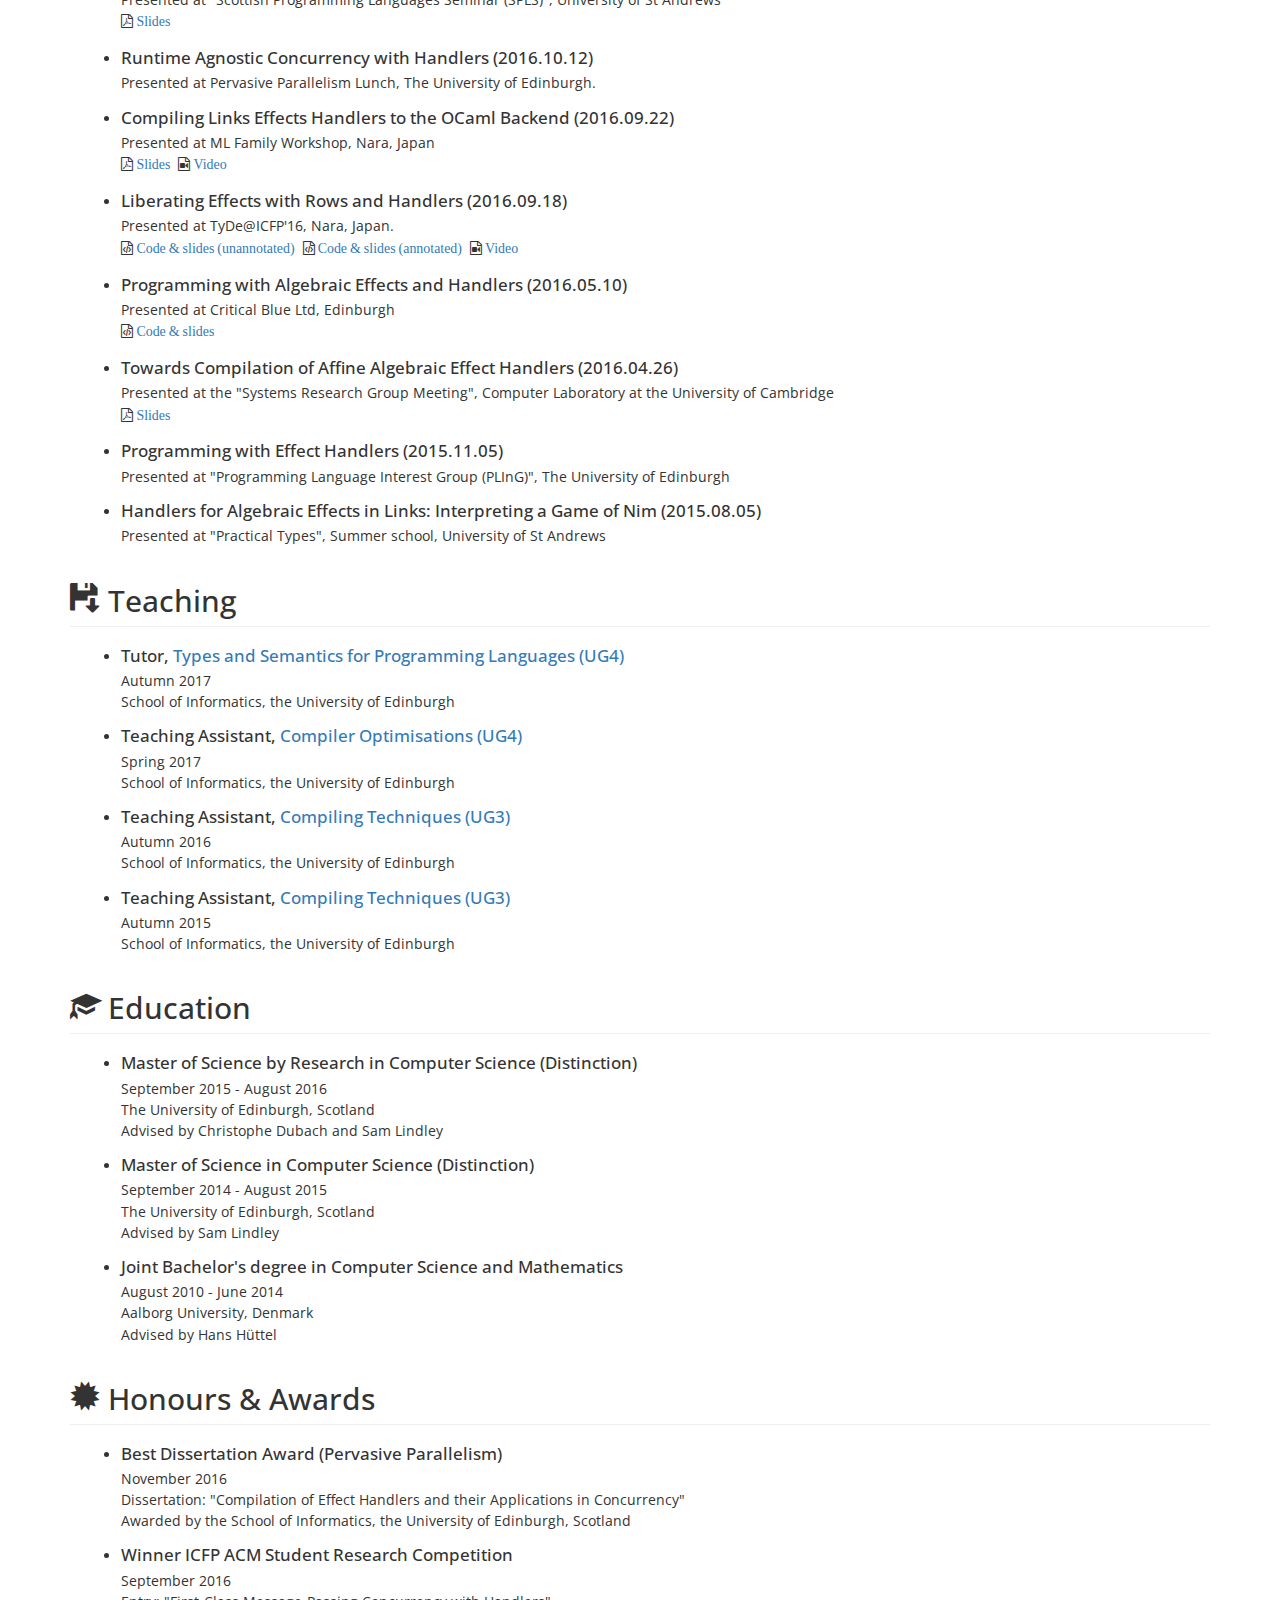
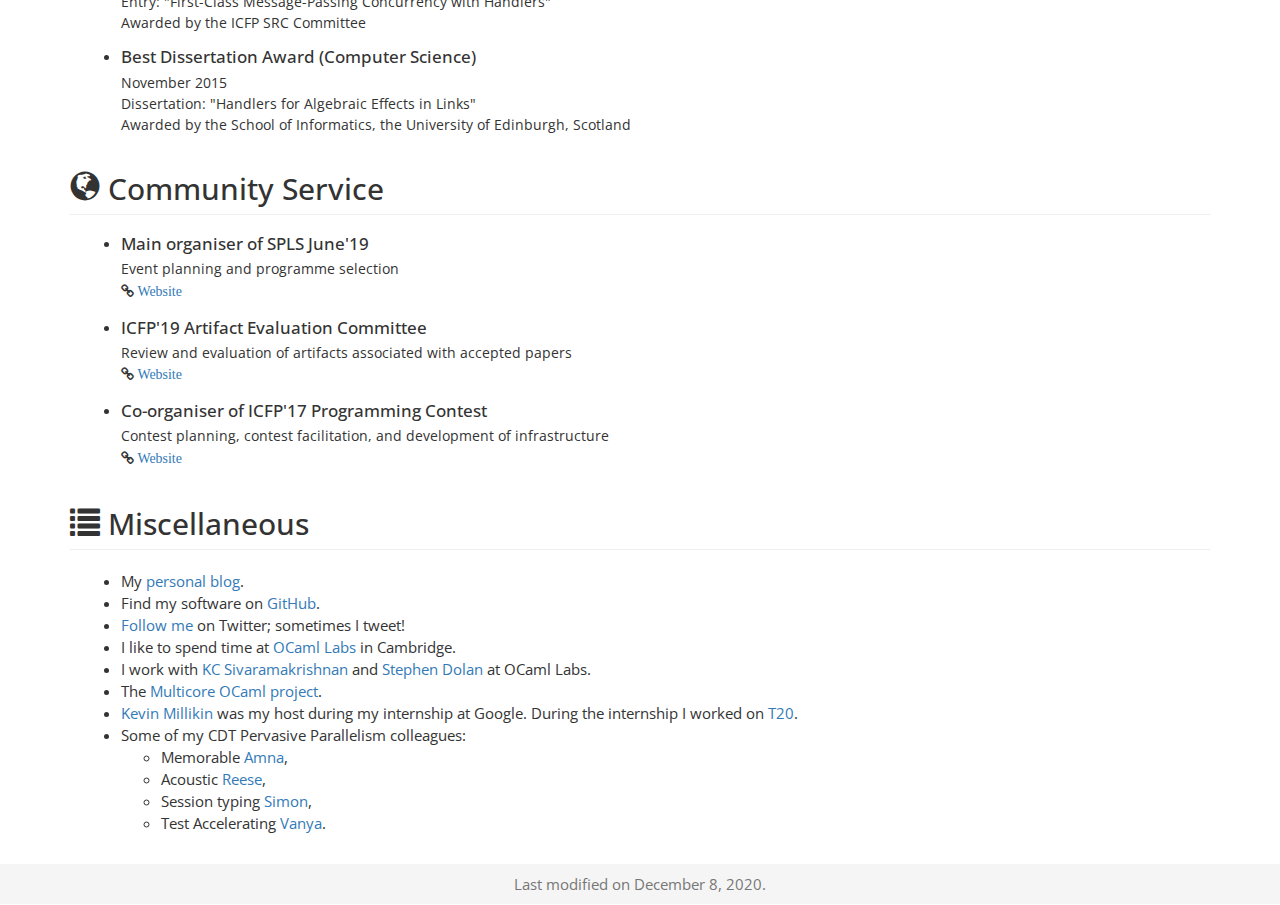
==== commit 0a3f0669: "Compiled page" ====
--- a/index.html
+++ b/index.html
@@ -26,8 +26,8 @@
     <meta property="og:image" content="https://www.dhil.net/research/static/images/danielhillerstrom.jpg" />
     <meta property="og:description" content="Daniel Hillerström is a PhD student enrolled into the Centre for Doctoral Training in Pervasive Parallelism at the School of Informatics, the University of Edinburgh. His primary research interests are programming languages, their use and implementation." />
     <meta property="og:site_name" content="Informatics research profile page" />
-    <meta property="article:published_time" content="2020-11-11T22:47:27.694405Z" />
-    <meta property="article:modified_time" content="2020-11-11T22:47:27.694405Z" />
+    <meta property="article:published_time" content="2020-12-08T23:50:55.093776Z" />
+    <meta property="article:modified_time" content="2020-12-08T23:50:55.093776Z" />
     <meta property="article:section" content="Informatics research profile page" />
     <meta property="article:tag" content="computer science,mathematics,programming languages,compilers,parallelism" />
     <!-- Page title -->
@@ -279,6 +279,13 @@
 	</header>
 	<div class="body-content">
 	  <ul>
+<li><h3 id="unix-in-50-lines-of-code-or-less-2020.12.08">UNIX in 50 lines of code or less (2020.12.08)</h3>
+<p>
+Presented at PLUG, University of Glasgow.
+</p>
+<p>
+<span class="fa fa-file-code-o" aria-hidden="true"> <a href="./talks/plug_slides2020_12.links"> Code &amp; slides (incomplete)</a></span>  <span class="fa fa-file-code-o" aria-hidden="true"> <a href="./talks/plug_slides2020_12-complete.links"> Code &amp; slides (complete)</a>
+</p></li>
 <li><h3 id="effects-for-efficiency-asymptotic-speedup-with-first-class-control-2020.08.24">Effects for Efficiency: Asymptotic Speedup with First-Class Control (2020.08.24)</h3>
 <p>
 Presented at ICFP'20, virtual event
@@ -602,7 +609,7 @@
     </div>
     <footer class="sticky-footer">
       <div class="container">
-        <p class="text-muted">Last modified on <time id="last-modified" datetime="2020-11-11T22:47:27.694405Z">2020-11-11T22:47:27.694405Z</time>.</p>
+        <p class="text-muted">Last modified on <time id="last-modified" datetime="2020-12-08T23:50:55.093776Z">2020-12-08T23:50:55.093776Z</time>.</p>
       </div>
     </footer>
 
@@ -642,7 +649,7 @@
       }
    
       $(document).ready(function() {
-        $('#last-modified').text(formatDate("2020-11-11T22:47:27.694405Z"))
+        $('#last-modified').text(formatDate("2020-12-08T23:50:55.093776Z"))
         $('#calendar-link').attr('data-toggle', 'modal')
         $('#calendar-link').attr('data-target', '#myCalendar')
       });
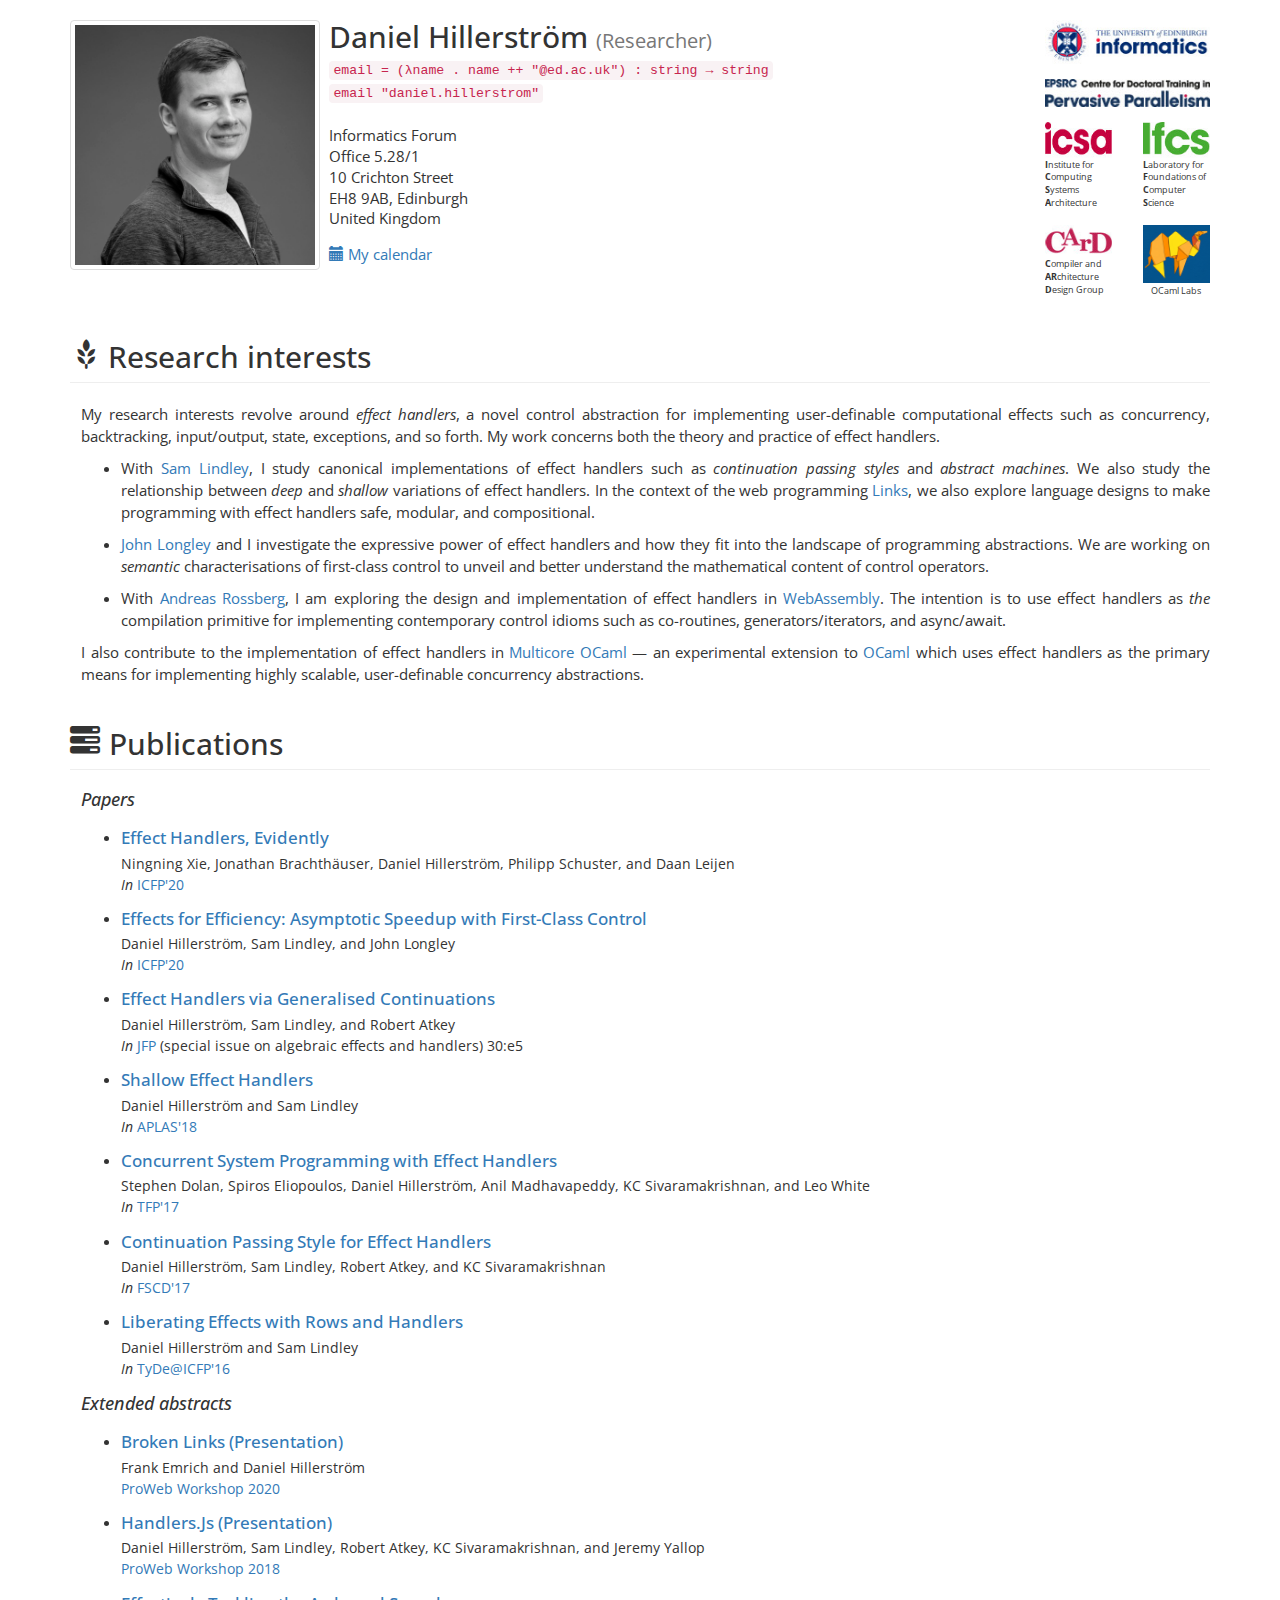
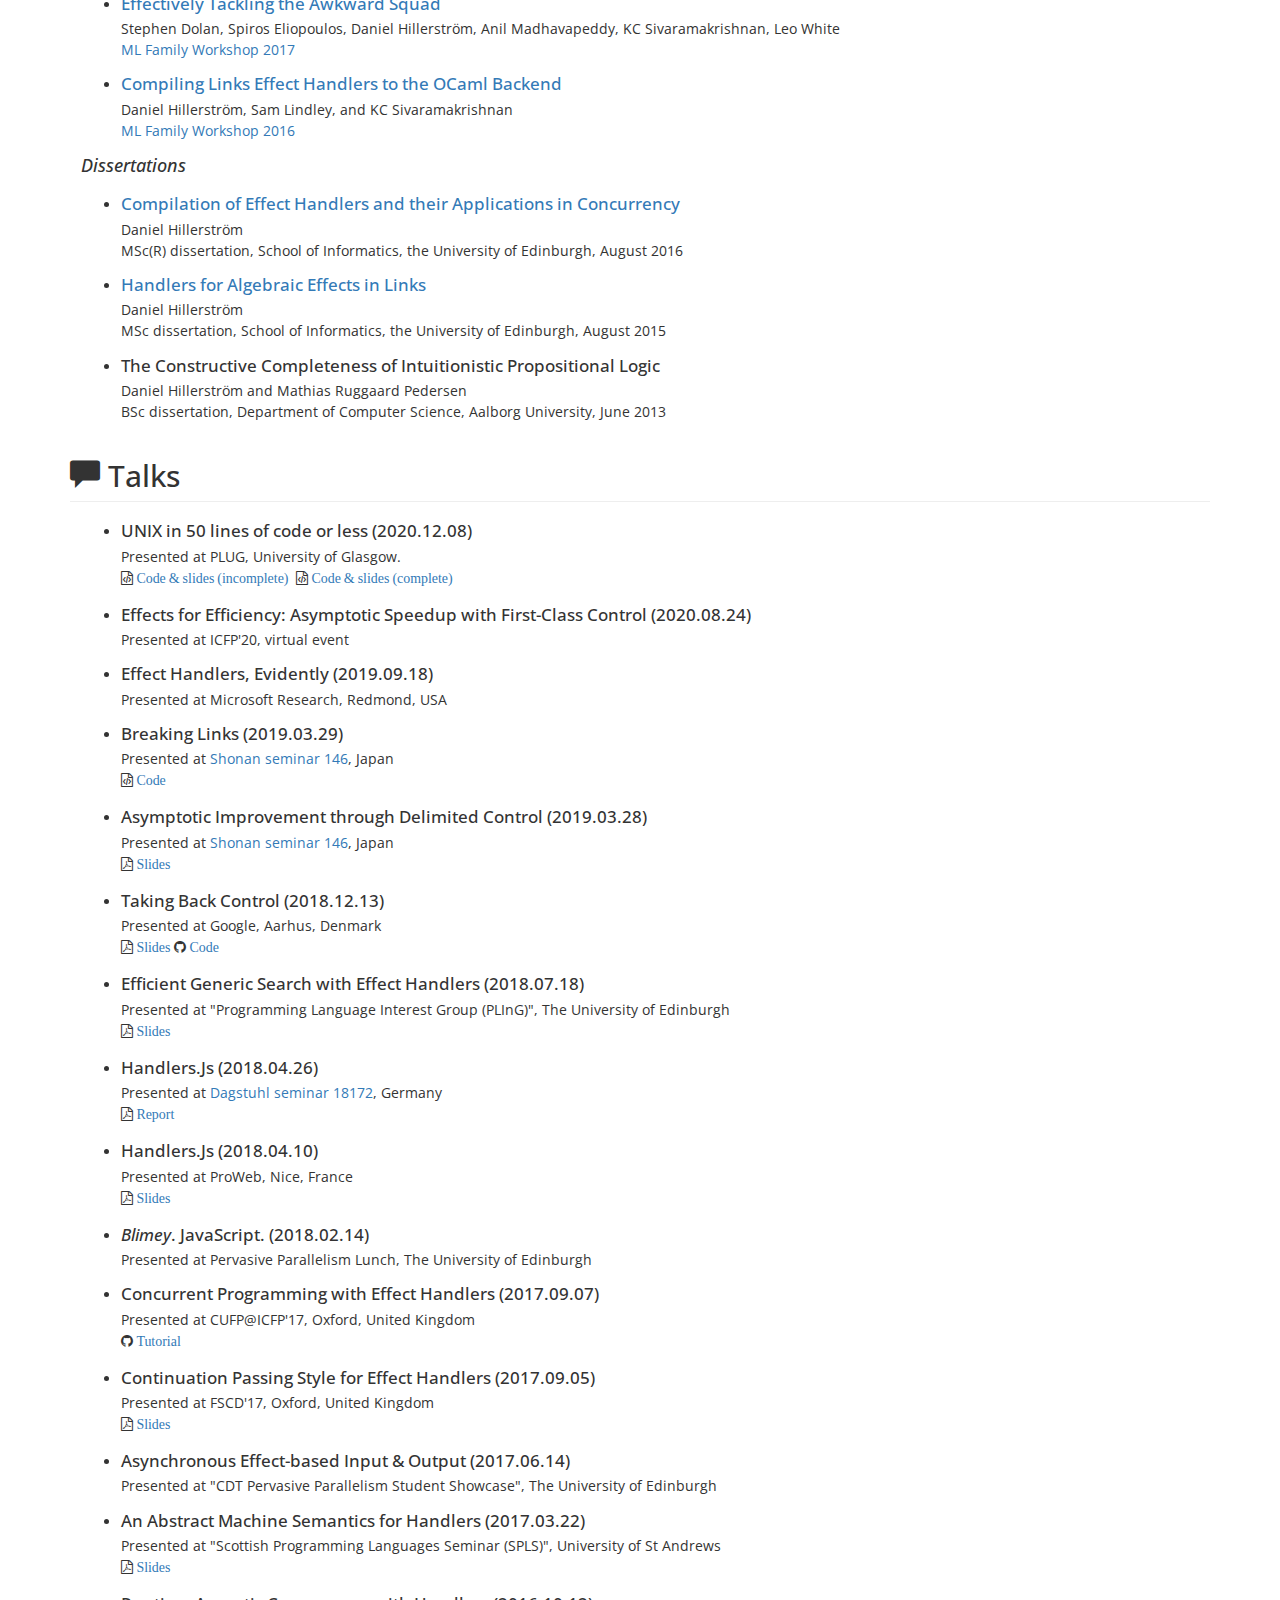
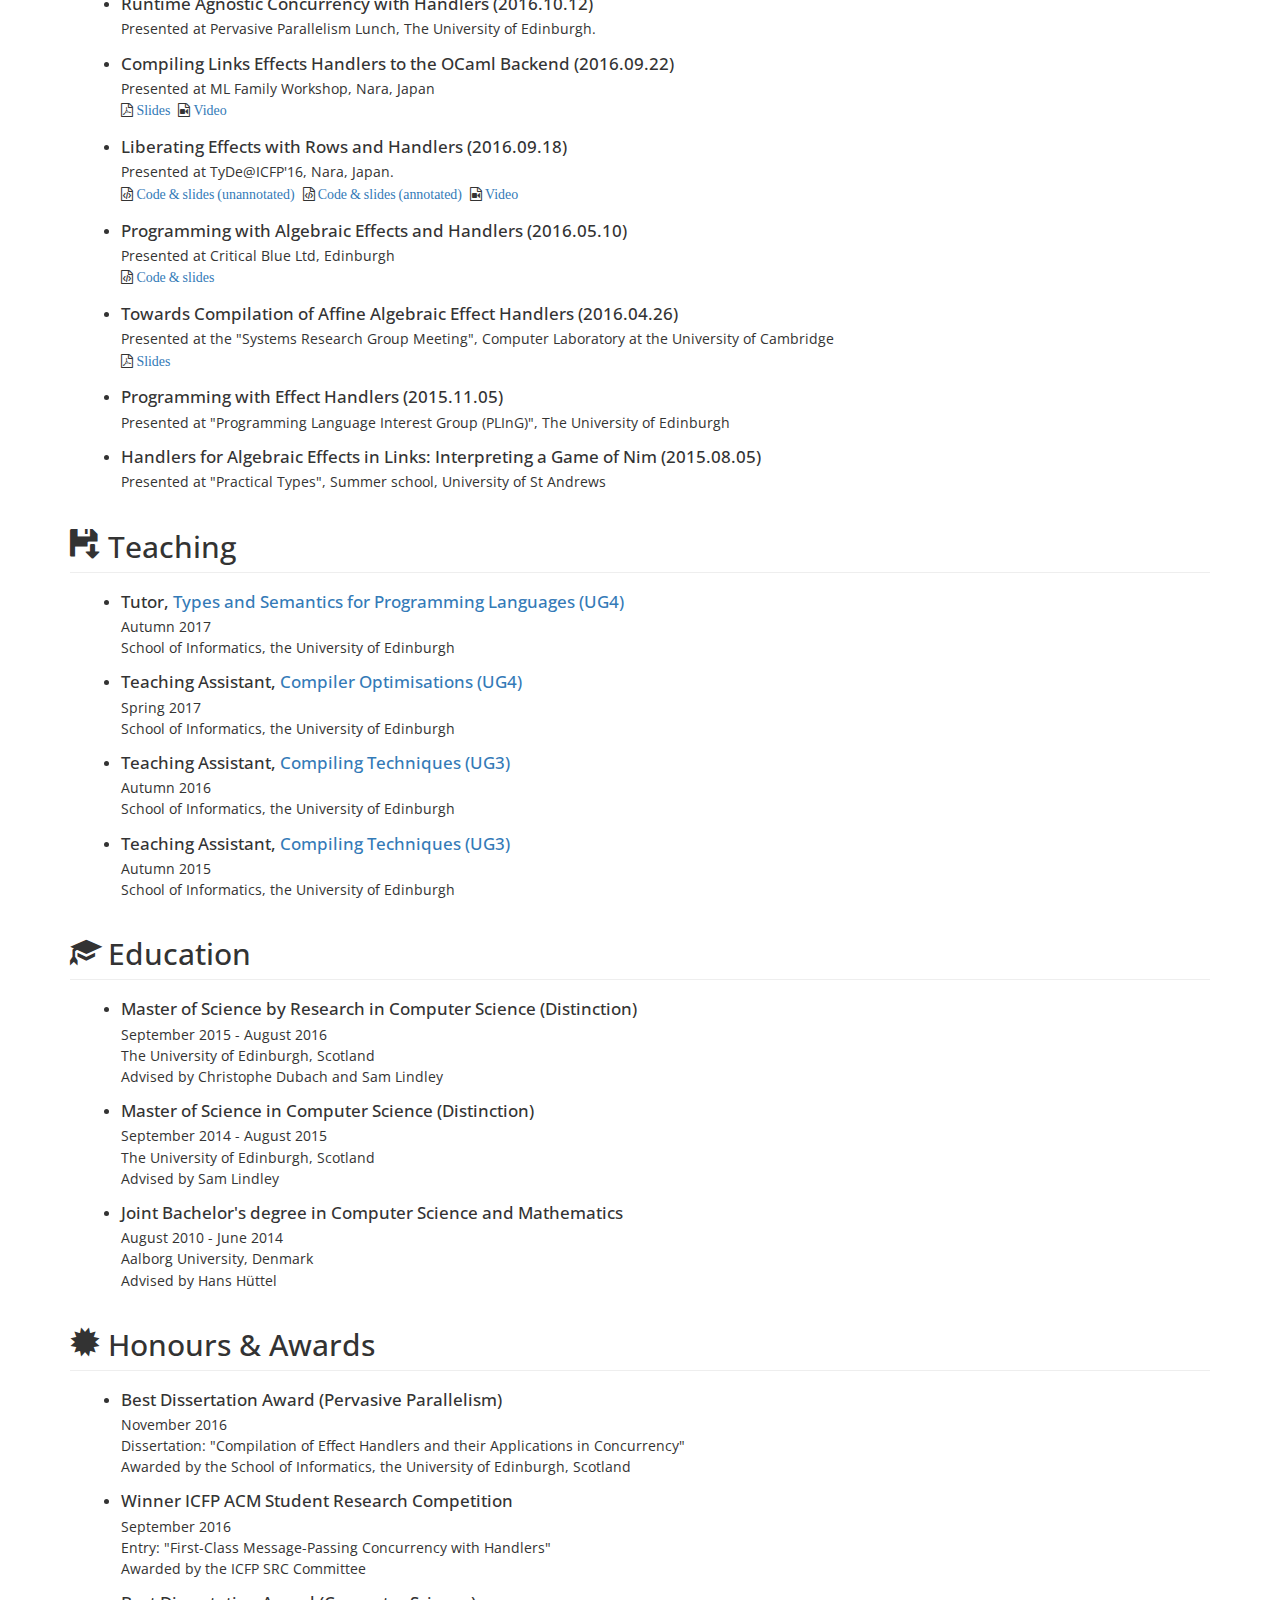
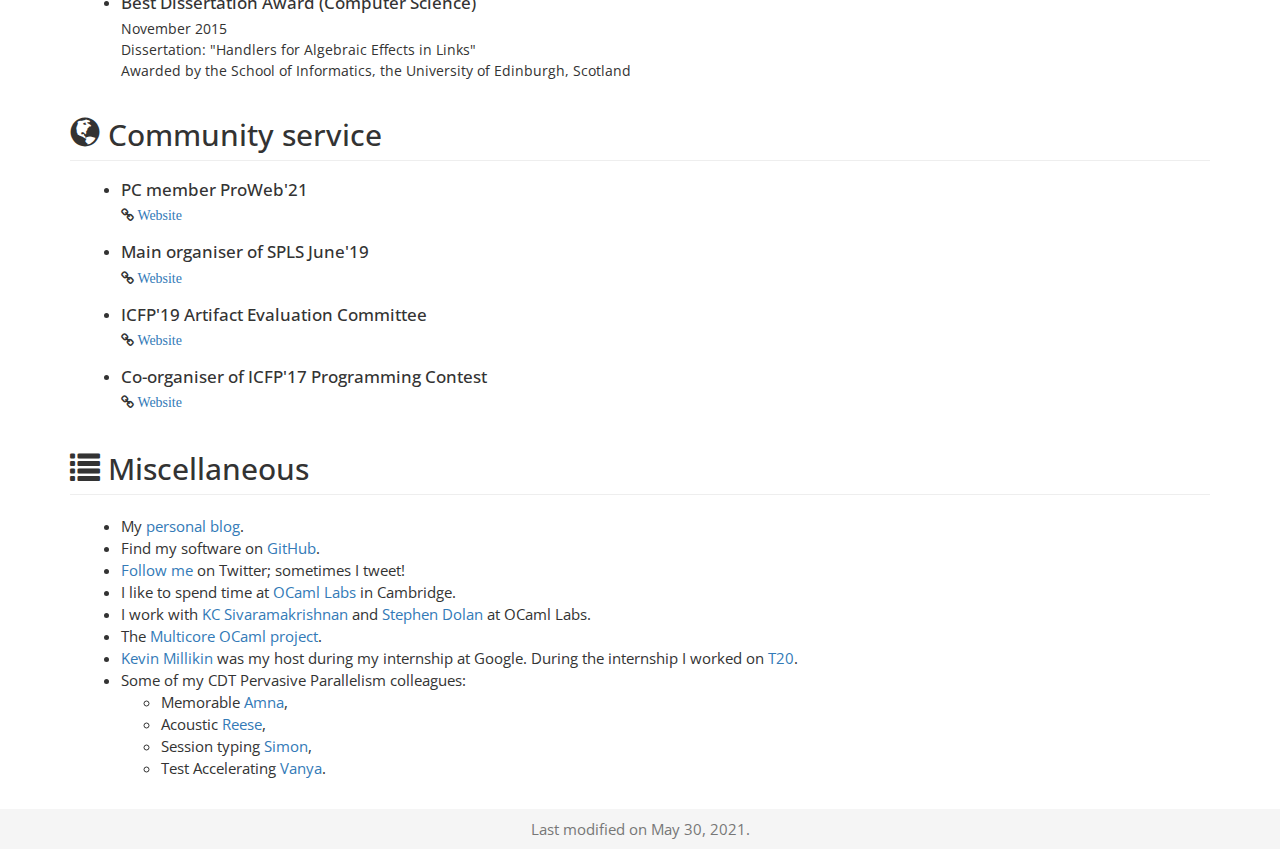
==== commit 3231a87b: "Compiled page" ====
--- a/index.html
+++ b/index.html
@@ -5,29 +5,29 @@
     <meta name="viewport" content="width=device-width, initial-scale=1" />
     <meta name="author" content="Daniel Hillerström" />
     <meta name="keywords" content="computer science,mathematics,programming languages,compilers,parallelism" />
-    <meta name="description" content="Daniel Hillerström is a PhD student enrolled into the Centre for Doctoral Training in Pervasive Parallelism at the School of Informatics, the University of Edinburgh. His primary research interests are programming languages, their use and implementation." />
+    <meta name="description" content="Daniel Hillerström is a researcher at The University of Edinburgh." />
     <meta name="generator" content="Hakyll" />
     <meta name="referrer" content="origin" />
     <meta name="robots" content="index,follow" />
     <!-- Schema.org markup for Google+ -->
     <meta itemprop="name" content="Daniel Hillerström | University of Edinburgh">
-    <meta itemprop="description" content="Daniel Hillerström is a PhD student enrolled into the Centre for Doctoral Training in Pervasive Parallelism at the School of Informatics, the University of Edinburgh. His primary research interests are programming languages, their use and implementation.">
+    <meta itemprop="description" content="Daniel Hillerström is a researcher at The University of Edinburgh.">
     <meta itemprop="image" content="https://www.dhil.net/research/static/images/danielhillerstrom.jpg">
     <!-- Twitter Card data -->
     <meta name="twitter:card" content="summary">
     <meta name="twitter:site" content="@dhillerstrom">
     <meta name="twitter:title" content="Daniel Hillerström | University of Edinburgh">
-    <meta name="twitter:description" content="Daniel Hillerström is a PhD student enrolled into the Centre for Doctoral Training in Pervasive Parallelism at the School of Informatics, the University of Edinburgh. His primary research interests are programming languages, their use and implementation.">
+    <meta name="twitter:description" content="Daniel Hillerström is a researcher at The University of Edinburgh.">
     <meta name="twitter:image" content="https://www.dhil.net/research/static/images/danielhillerstrom.jpg">
     <!-- Open Graph data -->
     <meta property="og:title" content="Daniel Hillerström | University of Edinburgh" />
     <meta property="og:type" content="article" />
     <meta property="og:url" content="https://www.dhil.net/research" />
     <meta property="og:image" content="https://www.dhil.net/research/static/images/danielhillerstrom.jpg" />
-    <meta property="og:description" content="Daniel Hillerström is a PhD student enrolled into the Centre for Doctoral Training in Pervasive Parallelism at the School of Informatics, the University of Edinburgh. His primary research interests are programming languages, their use and implementation." />
+    <meta property="og:description" content="Daniel Hillerström is a researcher at The University of Edinburgh." />
     <meta property="og:site_name" content="Informatics research profile page" />
-    <meta property="article:published_time" content="2020-12-08T23:50:55.093776Z" />
-    <meta property="article:modified_time" content="2020-12-08T23:50:55.093776Z" />
+    <meta property="article:published_time" content="2021-05-30T21:12:11.491652Z" />
+    <meta property="article:modified_time" content="2021-05-30T21:12:11.491652Z" />
     <meta property="article:section" content="Informatics research profile page" />
     <meta property="article:tag" content="computer science,mathematics,programming languages,compilers,parallelism" />
     <!-- Page title -->
@@ -41,7 +41,7 @@
   <body>
     <div class="container">
       <section id="abstract" class="hidden">
-	Daniel Hillerström is a PhD student enrolled into the Centre for Doctoral Training in Pervasive Parallelism at the School of Informatics, the University of Edinburgh. His primary research interests are programming languages, their use and implementation.
+	Daniel Hillerström is a researcher at The University of Edinburgh.
       </section>
       <section id="details">
 	<div class="row">
@@ -51,11 +51,11 @@
 	      <img src="./static/images/danielhillerstrom.jpg" alt="Daniel Hillerström" class="img-responsive img-thumbnail">
 	    </div>
 	    <div>
-	      <h2 class="media-heading">Daniel Hillerström <small>(Research Postgraduate Student)</small></h2>
+	      <h2 class="media-heading">Daniel Hillerström <small>(Researcher)</small></h2>
 	      <code>email = (λname . name ++ &quot;@ed.ac.uk&quot;)<span class="hidden-xs hidden-sm"> : string → string</span></code><br>
 	      <code>email &quot;daniel.hillerstrom&quot;</code><br><br>
 	      Informatics Forum<br>
-	      Office 5.24/1<br>
+	      Office 5.28/1<br>
 	      10 Crichton Street<br>
 	      EH8 9AB, Edinburgh<br>
 	      United Kingdom
@@ -146,7 +146,12 @@
 <li><p>With <a href="https://people.mpi-sws.org/~rossberg/">Andreas Rossberg</a>, I am exploring the design and implementation of effect handlers in <a href="https://github.com/effect-handlers/wasm-effect-handlers">WebAssembly</a>. The intention is to use effect handlers as <em>the</em> compilation primitive for implementing contemporary control idioms such as co-routines, generators/iterators, and async/await.</p></li>
 </ul>
 <p>I also contribute to the implementation of effect handlers in <a href="https://github.com/ocamllabs/ocaml-multicore">Multicore OCaml</a> — an experimental extension to <a href="https://ocaml.org">OCaml</a> which uses effect handlers as the primary means for implementing highly scalable, user-definable concurrency abstractions.</p>
-<p>I am a PhD student within the <a href="http://wcms.inf.ed.ac.uk/lfcs/">Laboratory for Foundations of Computer Science (LFCS)</a> admitted through the <a href="http://pervasiveparallelism.inf.ed.ac.uk/">Centre for Doctoral Training in Pervasive Parallelism</a>. My supervisors are <a href="http://homepages.inf.ed.ac.uk/slindley">Sam Lindley</a> and <a href="http://homepages.inf.ed.ac.uk/jrl/">John Longley</a>.</p>
+<!-- I am a PhD student within the [Laboratory for Foundations of Computer -->
+<!-- Science (LFCS)](http://wcms.inf.ed.ac.uk/lfcs/) admitted through the -->
+<!-- [Centre for Doctoral Training in Pervasive -->
+<!-- Parallelism](http://pervasiveparallelism.inf.ed.ac.uk/). My -->
+<!-- supervisors are [Sam Lindley](http://homepages.inf.ed.ac.uk/slindley) -->
+<!-- and [John Longley](http://homepages.inf.ed.ac.uk/jrl/). -->
 <div id="refs" class="references">
 
 </div>
@@ -543,28 +548,26 @@
 
         <section id="service">
 	<header>
-	  <h2 class="page-header"><span class="glyphicon glyphicon-globe" aria-hidden="true"></span> Community Service</h2>
+	  <h2 class="page-header"><span class="glyphicon glyphicon-globe" aria-hidden="true"></span> Community service</h2>
 	</header>
 	<div class="body-content">
 	  <ul>
+<li><h3 id="pc-member-proweb21">PC member ProWeb'21</h3>
+<p>
+<span class="fa fa-link" aria-hidden="true"> <a href="https://2021.programming-conference.org/home/proweb-2021"> Website</a></span>
+</p></li>
 <li><h3 id="main-organiser-of-spls-june19">Main organiser of SPLS June'19</h3>
-<p>
-Event planning and programme selection
-</p>
+<!-- <p>Event planning and programme selection</p> -->
 <p>
 <span class="fa fa-link" aria-hidden="true"> <a href="https://spls-series.github.io/meetings/2019/june/"> Website</a></span>
 </p></li>
 <li><h3 id="icfp19-artifact-evaluation-committee">ICFP'19 Artifact Evaluation Committee</h3>
-<p>
-Review and evaluation of artifacts associated with accepted papers
-</p>
+<!-- <p>Review and evaluation of artifacts associated with accepted papers</p> -->
 <p>
 <span class="fa fa-link" aria-hidden="true"> <a href="https://icfp19.sigplan.org/"> Website</a></span>
 </p></li>
 <li><h3 id="co-organiser-of-icfp17-programming-contest">Co-organiser of ICFP'17 Programming Contest</h3>
-<p>
-Contest planning, contest facilitation, and development of infrastructure
-</p>
+<!-- <p>Contest planning, contest facilitation, and development of infrastructure</p> -->
 <p>
 <span class="fa fa-link" aria-hidden="true"> <a href="http://2017.icfpcontest.org"> Website</a></span>
 </p></li>
@@ -609,7 +612,7 @@
     </div>
     <footer class="sticky-footer">
       <div class="container">
-        <p class="text-muted">Last modified on <time id="last-modified" datetime="2020-12-08T23:50:55.093776Z">2020-12-08T23:50:55.093776Z</time>.</p>
+        <p class="text-muted">Last modified on <time id="last-modified" datetime="2021-05-30T21:12:11.491652Z">2021-05-30T21:12:11.491652Z</time>.</p>
       </div>
     </footer>
 
@@ -649,7 +652,7 @@
       }
    
       $(document).ready(function() {
-        $('#last-modified').text(formatDate("2020-12-08T23:50:55.093776Z"))
+        $('#last-modified').text(formatDate("2021-05-30T21:12:11.491652Z"))
         $('#calendar-link').attr('data-toggle', 'modal')
         $('#calendar-link').attr('data-target', '#myCalendar')
       });
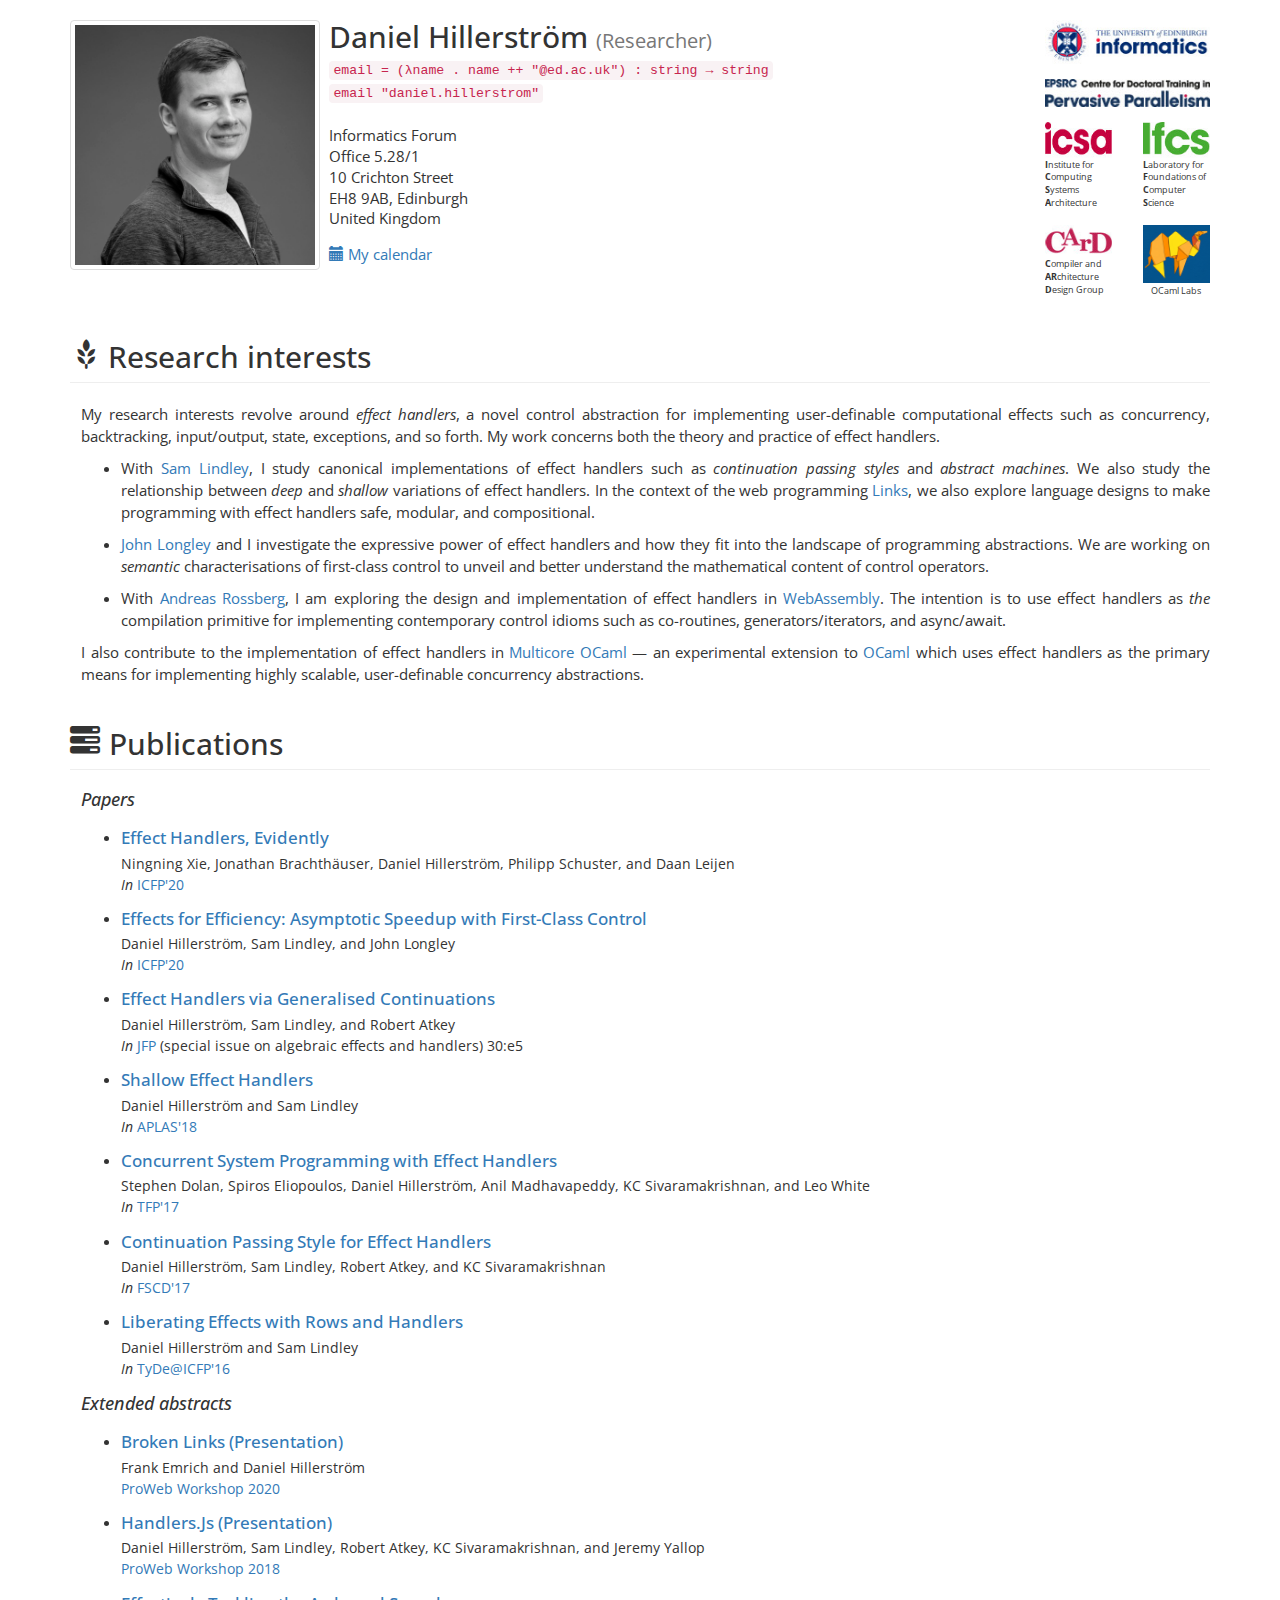
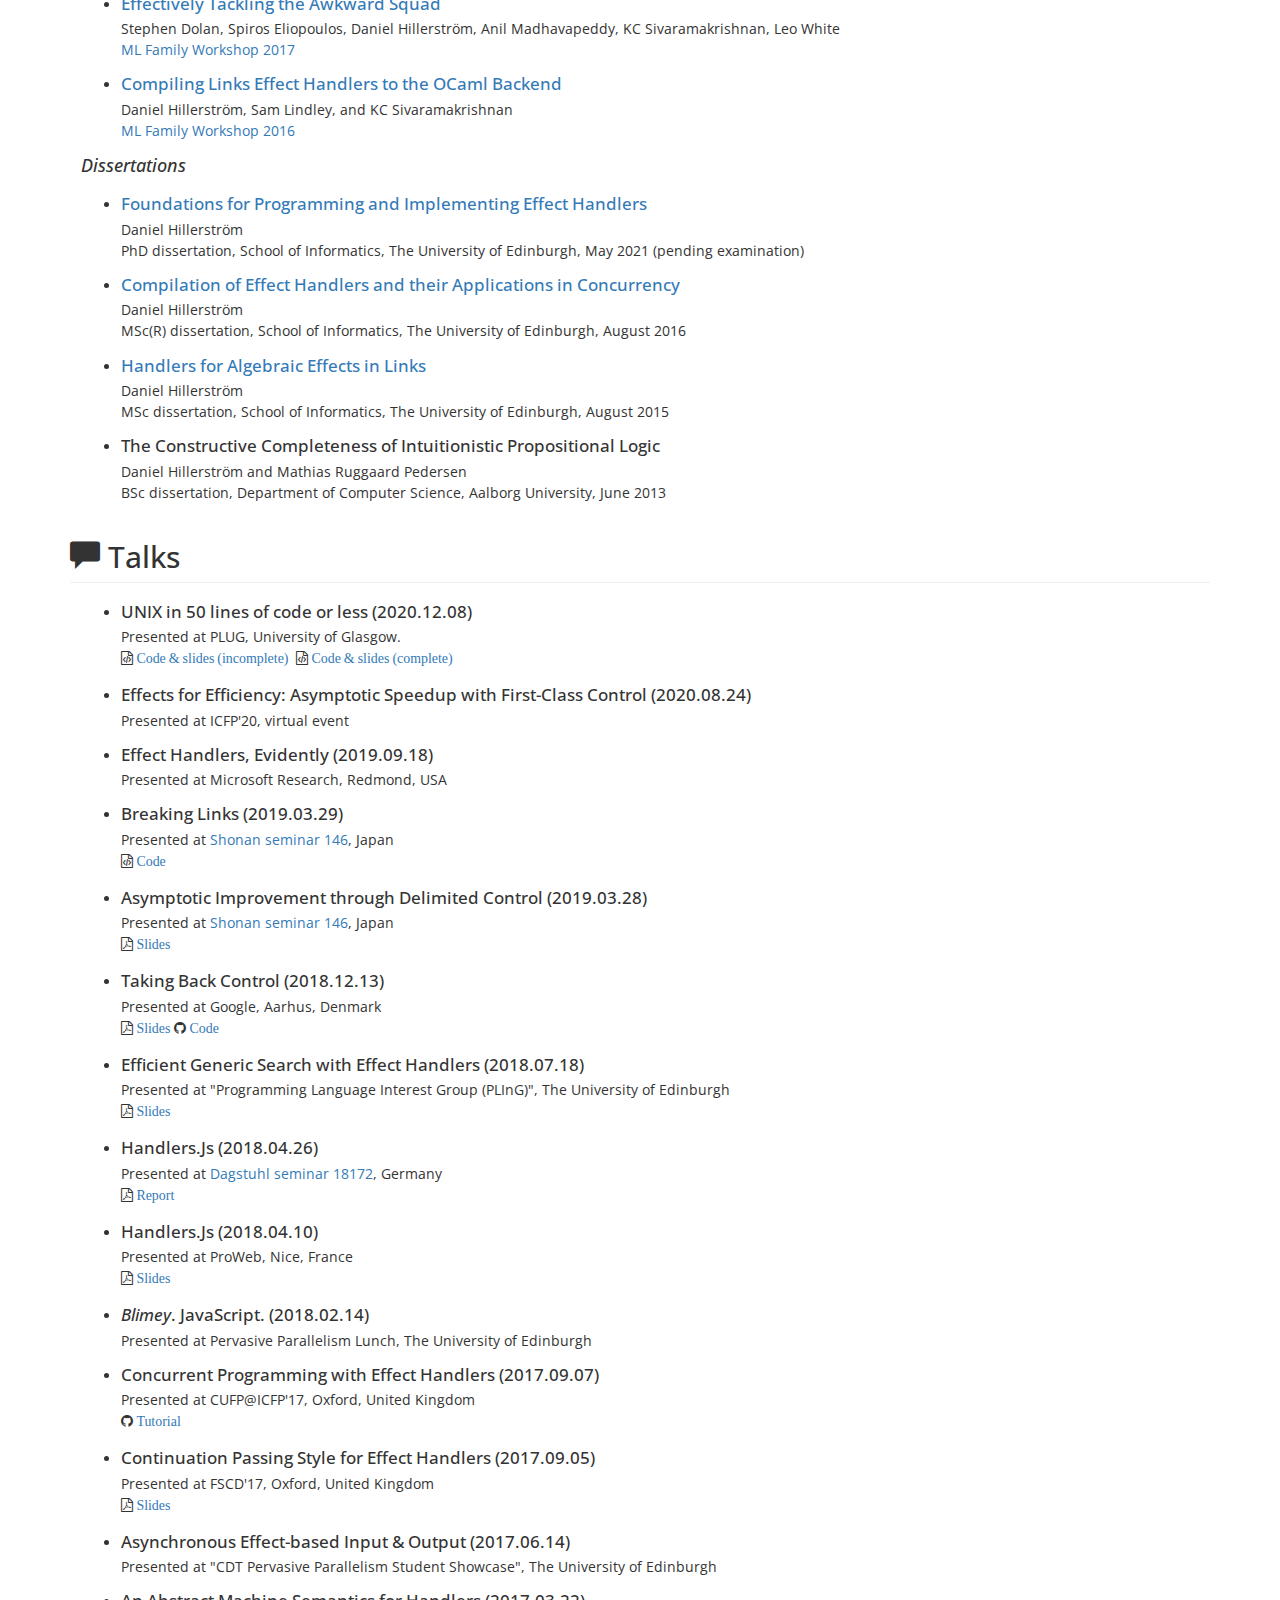
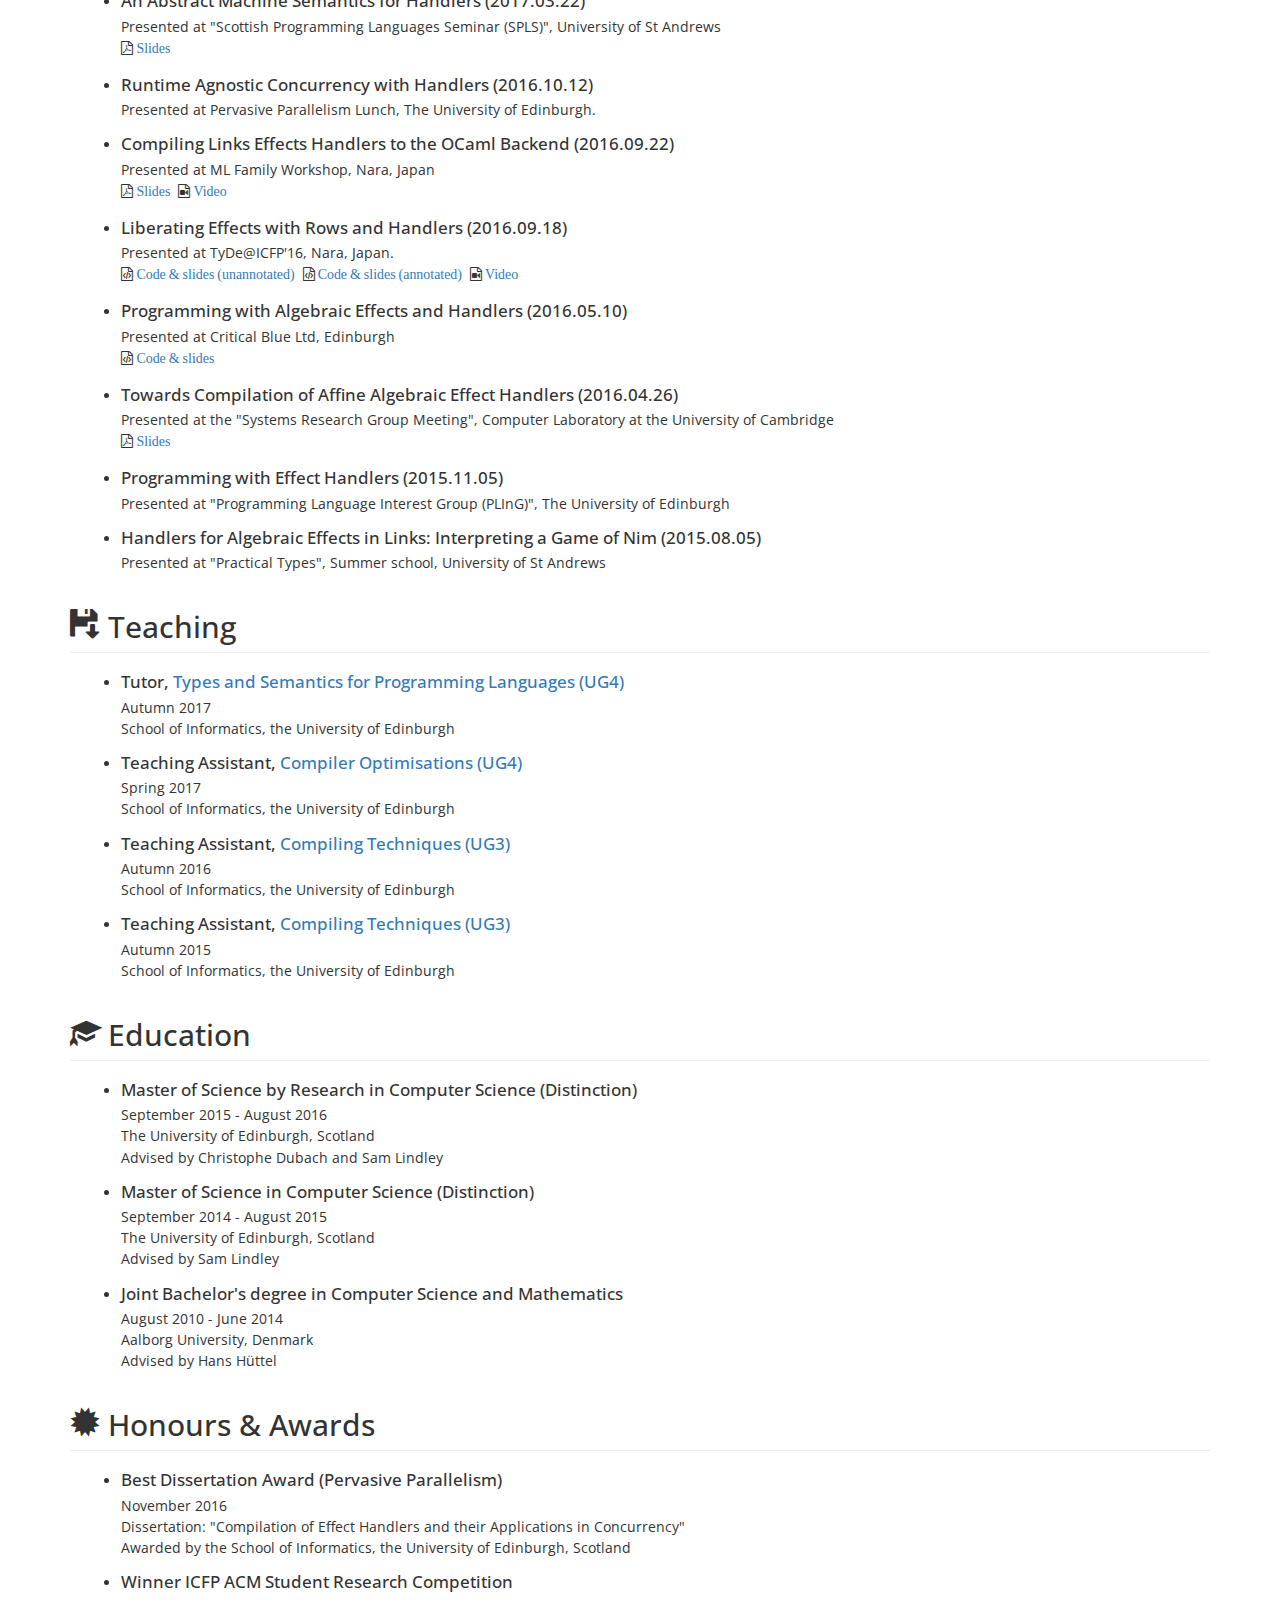
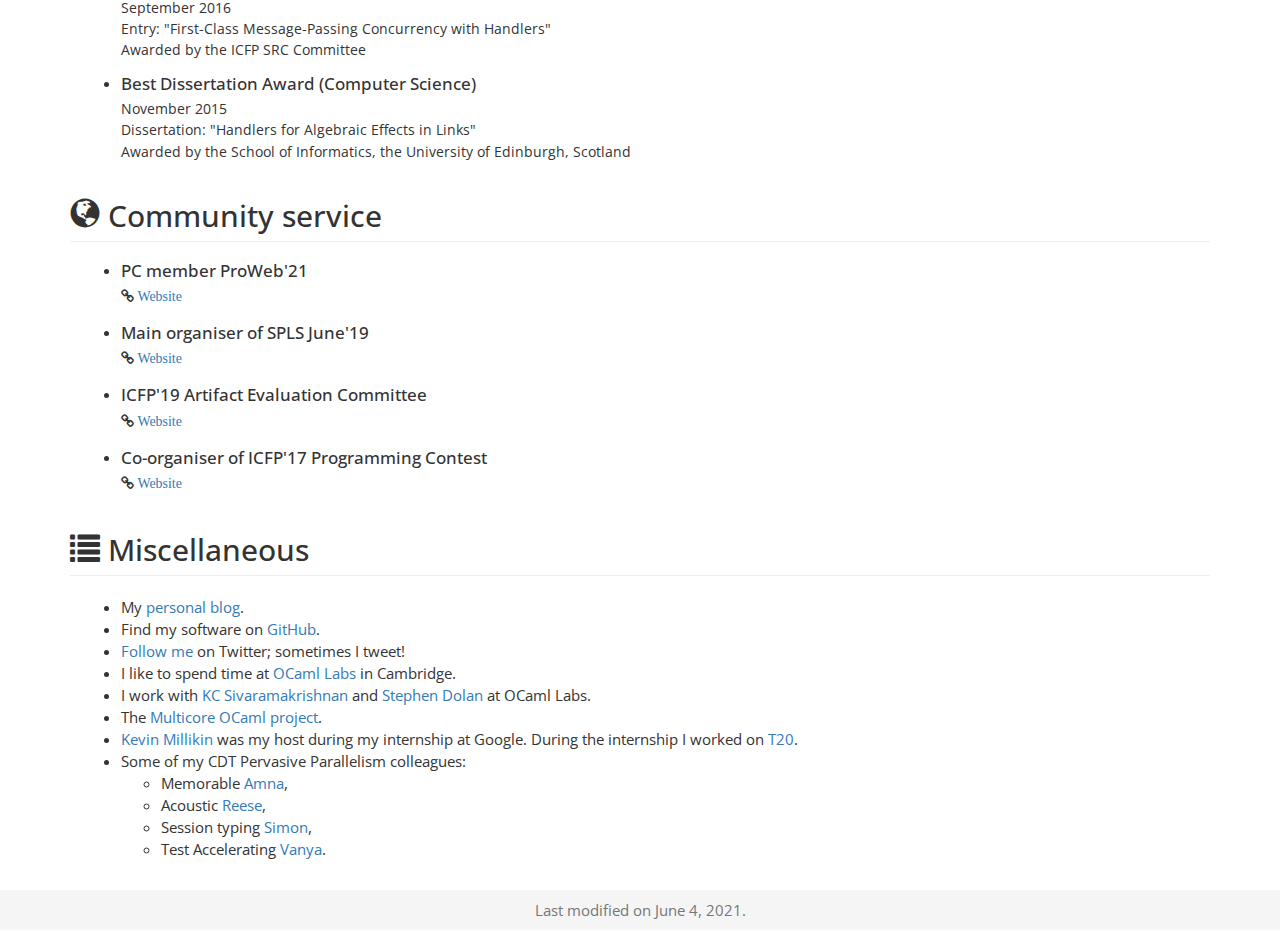
==== commit 579cfc25: "Compiled page" ====
--- a/index.html
+++ b/index.html
@@ -26,8 +26,8 @@
     <meta property="og:image" content="https://www.dhil.net/research/static/images/danielhillerstrom.jpg" />
     <meta property="og:description" content="Daniel Hillerström is a researcher at The University of Edinburgh." />
     <meta property="og:site_name" content="Informatics research profile page" />
-    <meta property="article:published_time" content="2021-05-30T21:12:11.491652Z" />
-    <meta property="article:modified_time" content="2021-05-30T21:12:11.491652Z" />
+    <meta property="article:published_time" content="2021-06-04T23:49:16.360014Z" />
+    <meta property="article:modified_time" content="2021-06-04T23:49:16.360014Z" />
     <meta property="article:section" content="Informatics research profile page" />
     <meta property="article:tag" content="computer science,mathematics,programming languages,compilers,parallelism" />
     <!-- Page title -->
@@ -249,19 +249,26 @@
 </ul>
 <h3 id="dissertations"><em>Dissertations</em></h3>
 <ul>
+<li><h3 id="foundations-for-programming-and-implementing-effect-handlers"><a href="https://github.com/dhil/phd-dissertation">Foundations for Programming and Implementing Effect Handlers</a></h3>
+<p>
+Daniel Hillerström
+</p>
+<p>
+PhD dissertation, School of Informatics, The University of Edinburgh, May 2021 (pending examination)
+</p></li>
 <li><h3 id="compilation-of-effect-handlers-and-their-applications-in-concurrency"><a href="papers/thesis2016.pdf">Compilation of Effect Handlers and their Applications in Concurrency</a></h3>
 <p>
 Daniel Hillerström
 </p>
 <p>
-MSc(R) dissertation, School of Informatics, the University of Edinburgh, August 2016
+MSc(R) dissertation, School of Informatics, The University of Edinburgh, August 2016
 </p></li>
 <li><h3 id="handlers-for-algebraic-effects-in-links"><a href="papers/thesis2015.pdf">Handlers for Algebraic Effects in Links</a></h3>
 <p>
 Daniel Hillerström
 </p>
 <p>
-MSc dissertation, School of Informatics, the University of Edinburgh, August 2015
+MSc dissertation, School of Informatics, The University of Edinburgh, August 2015
 </p></li>
 <li><h3 id="the-constructive-completeness-of-intuitionistic-propositional-logic">The Constructive Completeness of Intuitionistic Propositional Logic</h3>
 <p>
@@ -612,7 +619,7 @@
     </div>
     <footer class="sticky-footer">
       <div class="container">
-        <p class="text-muted">Last modified on <time id="last-modified" datetime="2021-05-30T21:12:11.491652Z">2021-05-30T21:12:11.491652Z</time>.</p>
+        <p class="text-muted">Last modified on <time id="last-modified" datetime="2021-06-04T23:49:16.360014Z">2021-06-04T23:49:16.360014Z</time>.</p>
       </div>
     </footer>
 
@@ -652,7 +659,7 @@
       }
    
       $(document).ready(function() {
-        $('#last-modified').text(formatDate("2021-05-30T21:12:11.491652Z"))
+        $('#last-modified').text(formatDate("2021-06-04T23:49:16.360014Z"))
         $('#calendar-link').attr('data-toggle', 'modal')
         $('#calendar-link').attr('data-target', '#myCalendar')
       });
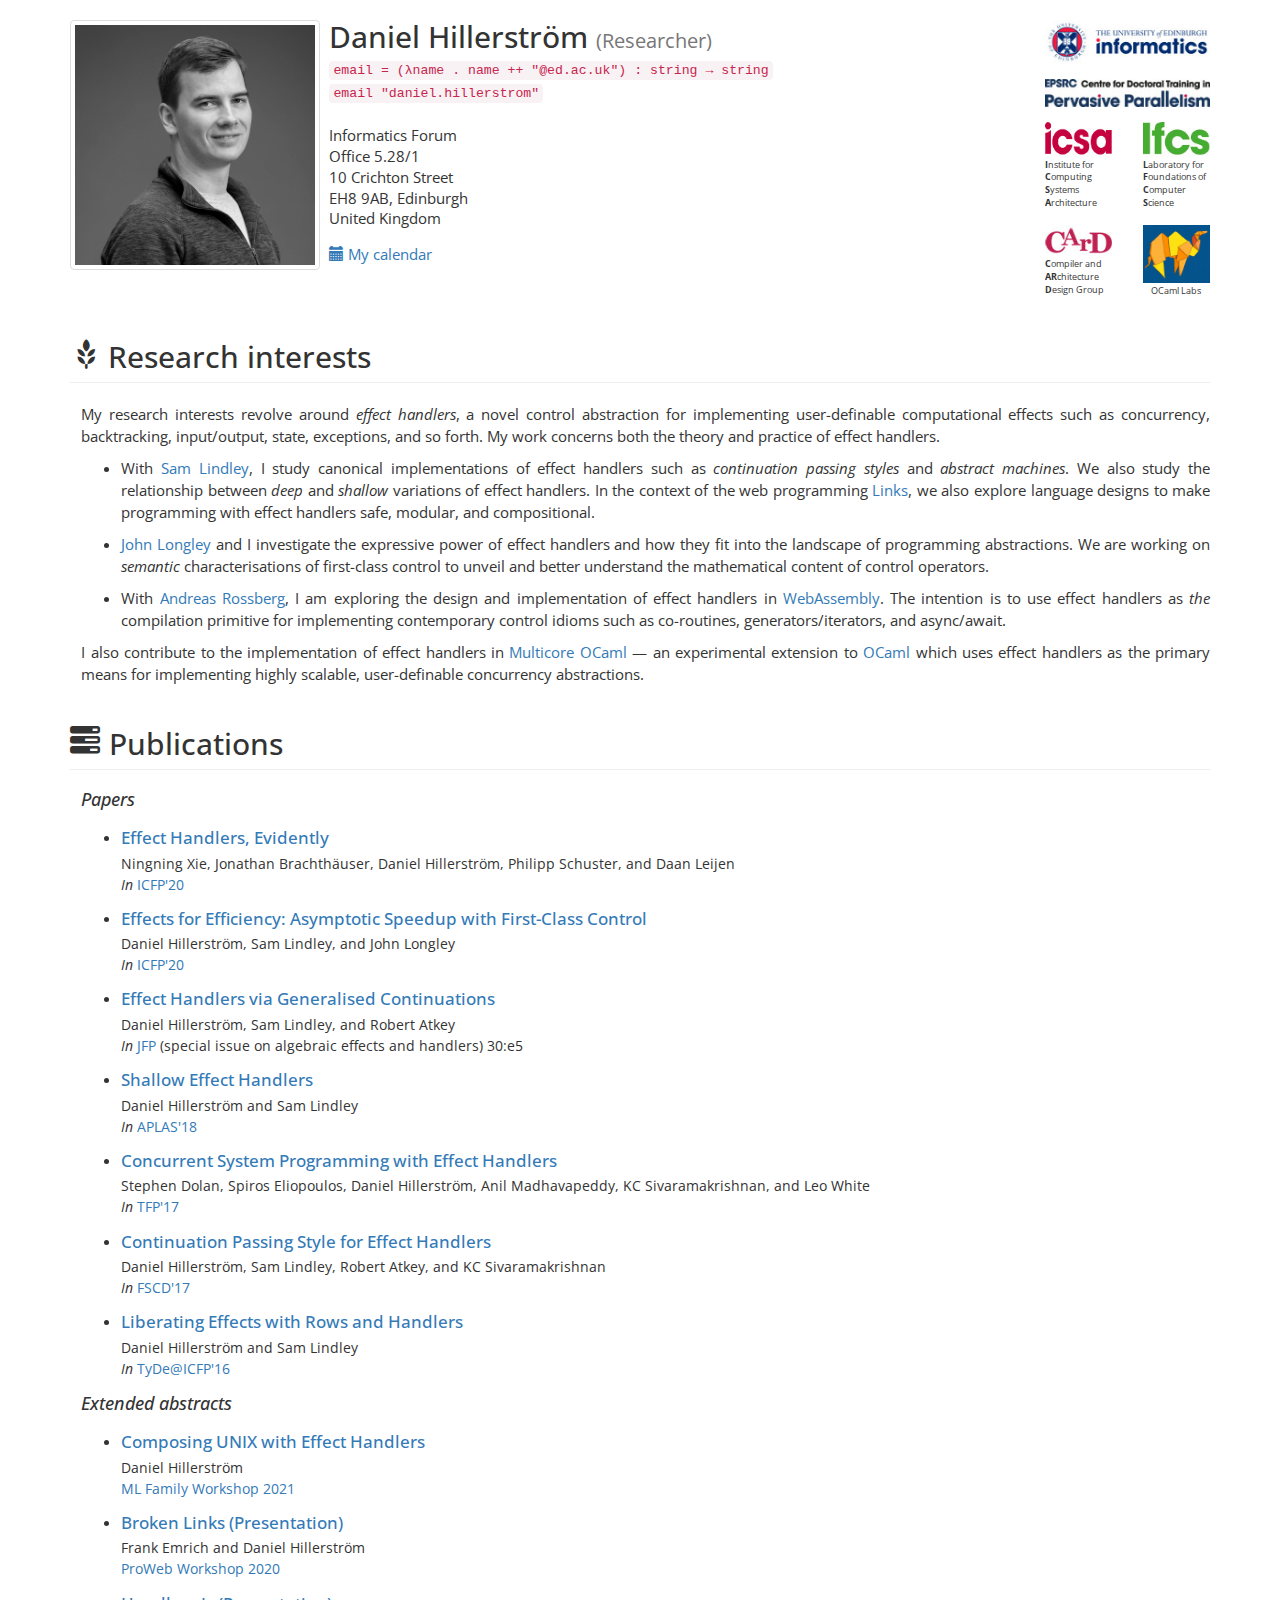
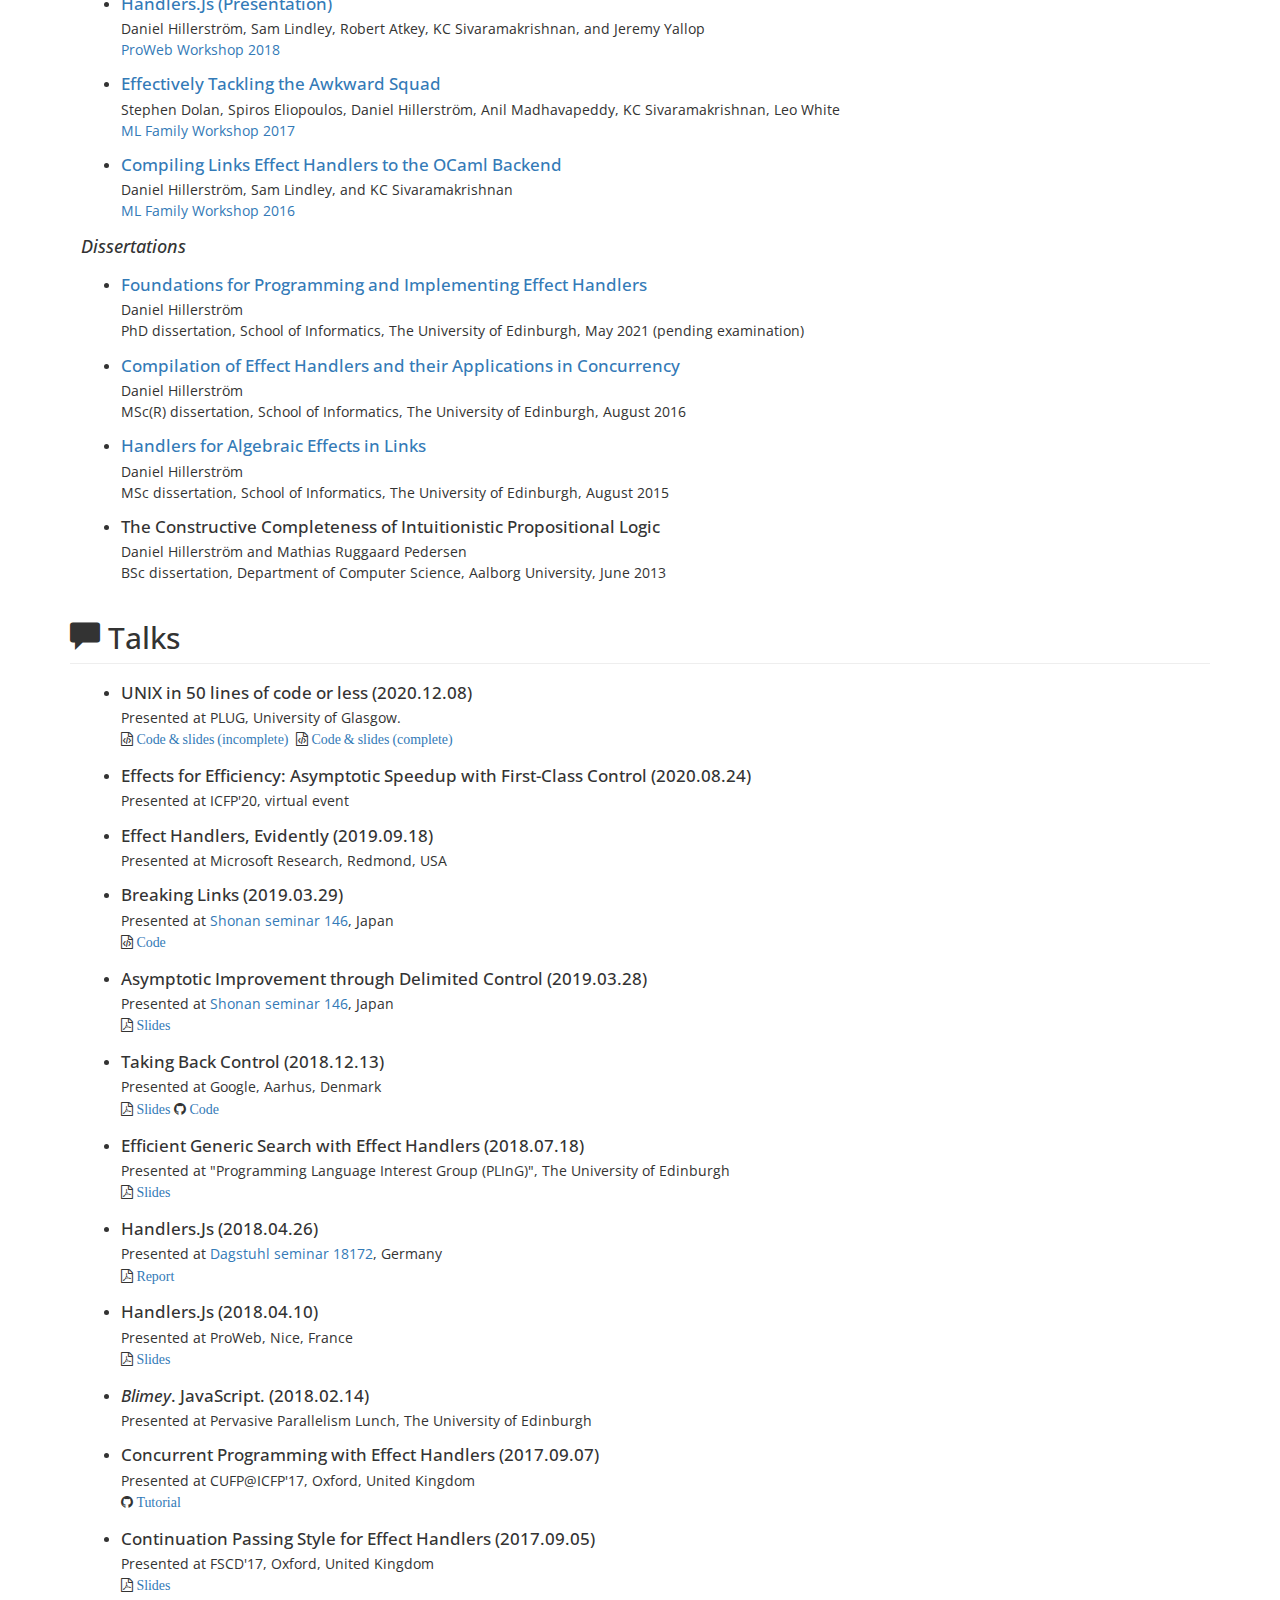
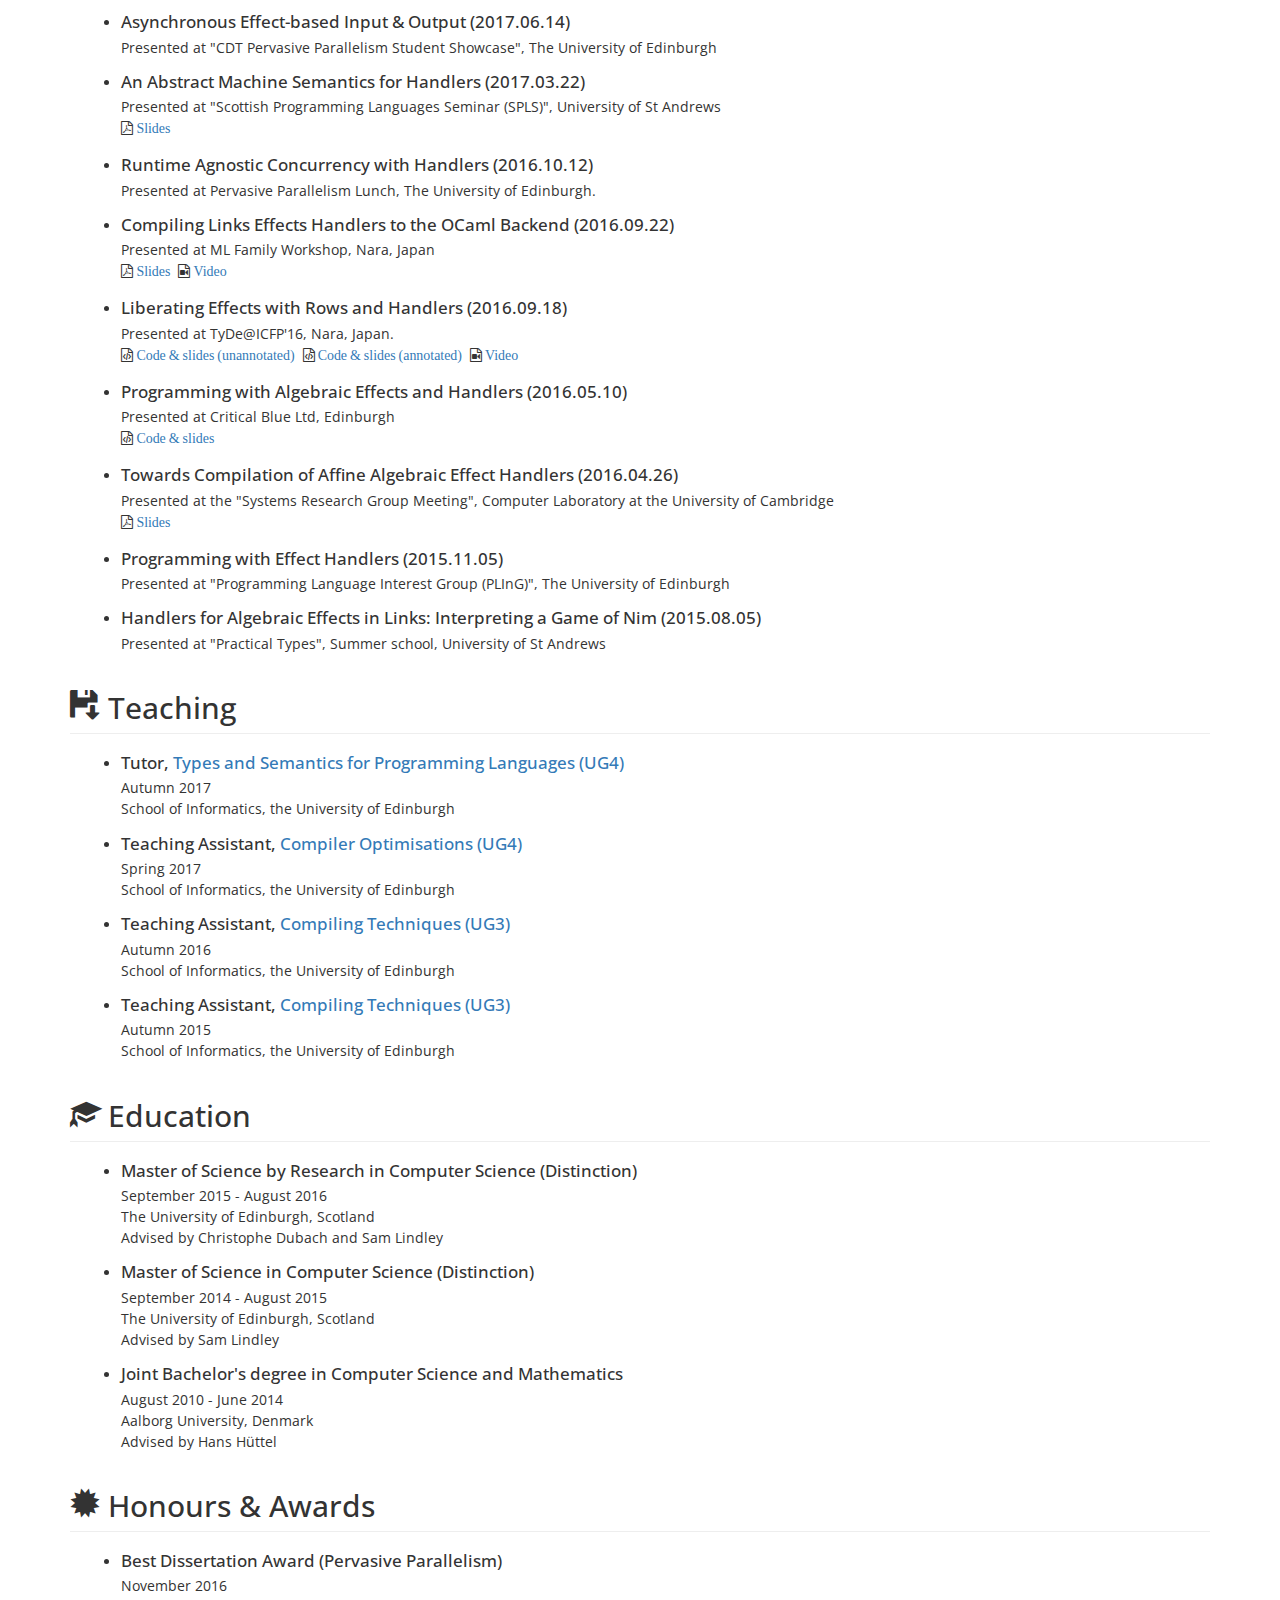
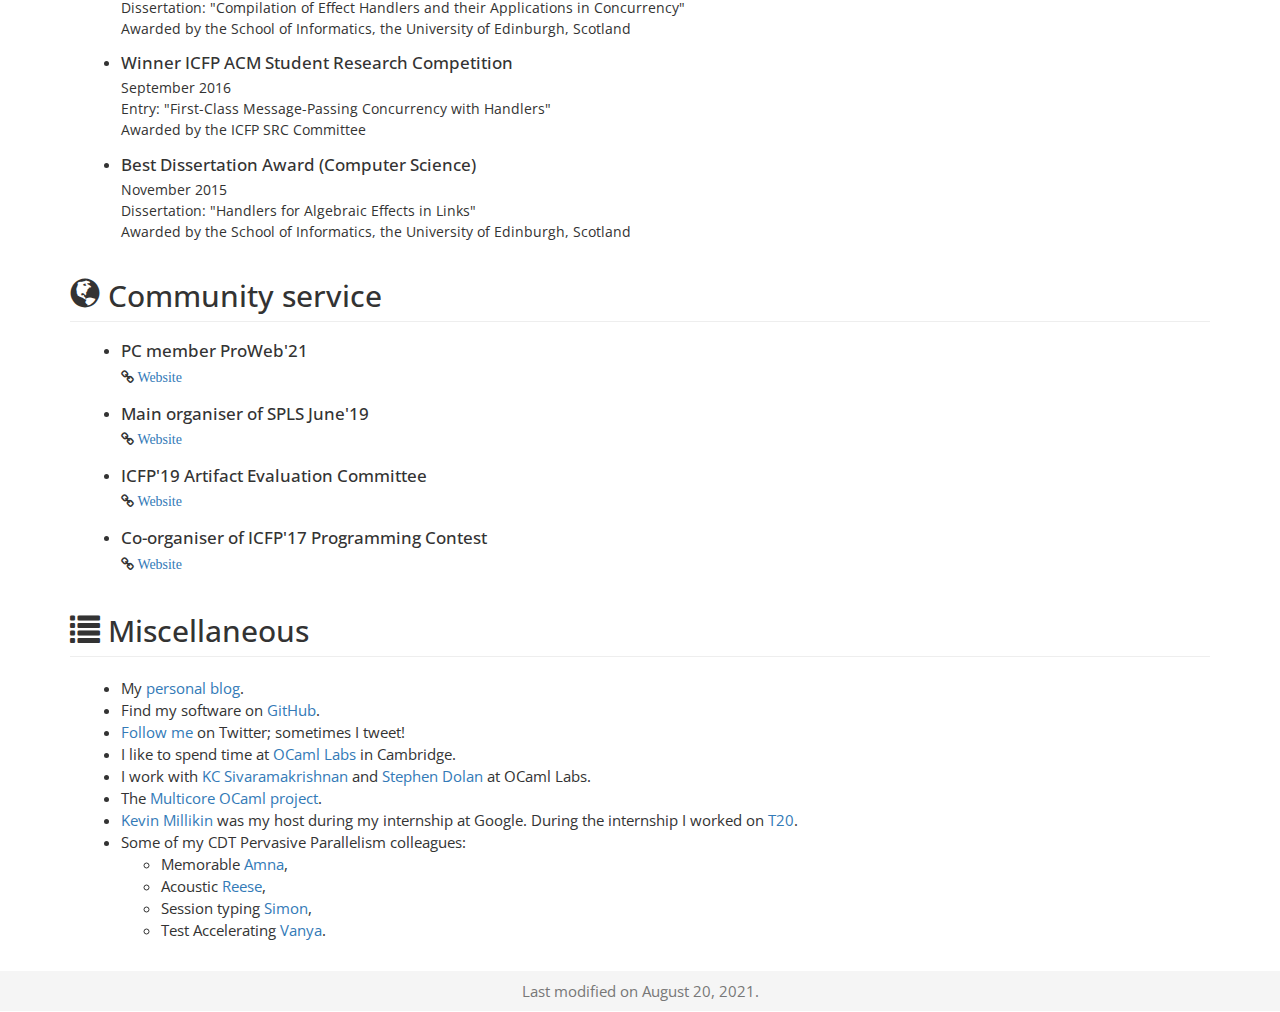
==== commit f0935c19: "Compiled page" ====
--- a/index.html
+++ b/index.html
@@ -26,8 +26,8 @@
     <meta property="og:image" content="https://www.dhil.net/research/static/images/danielhillerstrom.jpg" />
     <meta property="og:description" content="Daniel Hillerström is a researcher at The University of Edinburgh." />
     <meta property="og:site_name" content="Informatics research profile page" />
-    <meta property="article:published_time" content="2021-06-04T23:49:16.360014Z" />
-    <meta property="article:modified_time" content="2021-06-04T23:49:16.360014Z" />
+    <meta property="article:published_time" content="2021-08-20T21:02:01.855915Z" />
+    <meta property="article:modified_time" content="2021-08-20T21:02:01.855915Z" />
     <meta property="article:section" content="Informatics research profile page" />
     <meta property="article:tag" content="computer science,mathematics,programming languages,compilers,parallelism" />
     <!-- Page title -->
@@ -218,6 +218,13 @@
 </ul>
 <h3 id="extended-abstracts"><em>Extended abstracts</em></h3>
 <ul>
+<li><h3 id="composing-unix-with-effect-handlers"><a href="papers/unix-ml2021.pdf">Composing UNIX with Effect Handlers</a></h3>
+<p>
+Daniel Hillerström
+</p>
+<p>
+<a href="https://icfp21.sigplan.org/home/mlfamilyworkshop-2021">ML Family Workshop 2021</a>
+</p></li>
 <li><h3 id="broken-links-presentation"><a href="papers/broken-proweb2020.pdf">Broken Links (Presentation)</a></h3>
 <p>
 Frank Emrich and Daniel Hillerström
@@ -619,7 +626,7 @@
     </div>
     <footer class="sticky-footer">
       <div class="container">
-        <p class="text-muted">Last modified on <time id="last-modified" datetime="2021-06-04T23:49:16.360014Z">2021-06-04T23:49:16.360014Z</time>.</p>
+        <p class="text-muted">Last modified on <time id="last-modified" datetime="2021-08-20T21:02:01.855915Z">2021-08-20T21:02:01.855915Z</time>.</p>
       </div>
     </footer>
 
@@ -659,7 +666,7 @@
       }
    
       $(document).ready(function() {
-        $('#last-modified').text(formatDate("2021-06-04T23:49:16.360014Z"))
+        $('#last-modified').text(formatDate("2021-08-20T21:02:01.855915Z"))
         $('#calendar-link').attr('data-toggle', 'modal')
         $('#calendar-link').attr('data-target', '#myCalendar')
       });
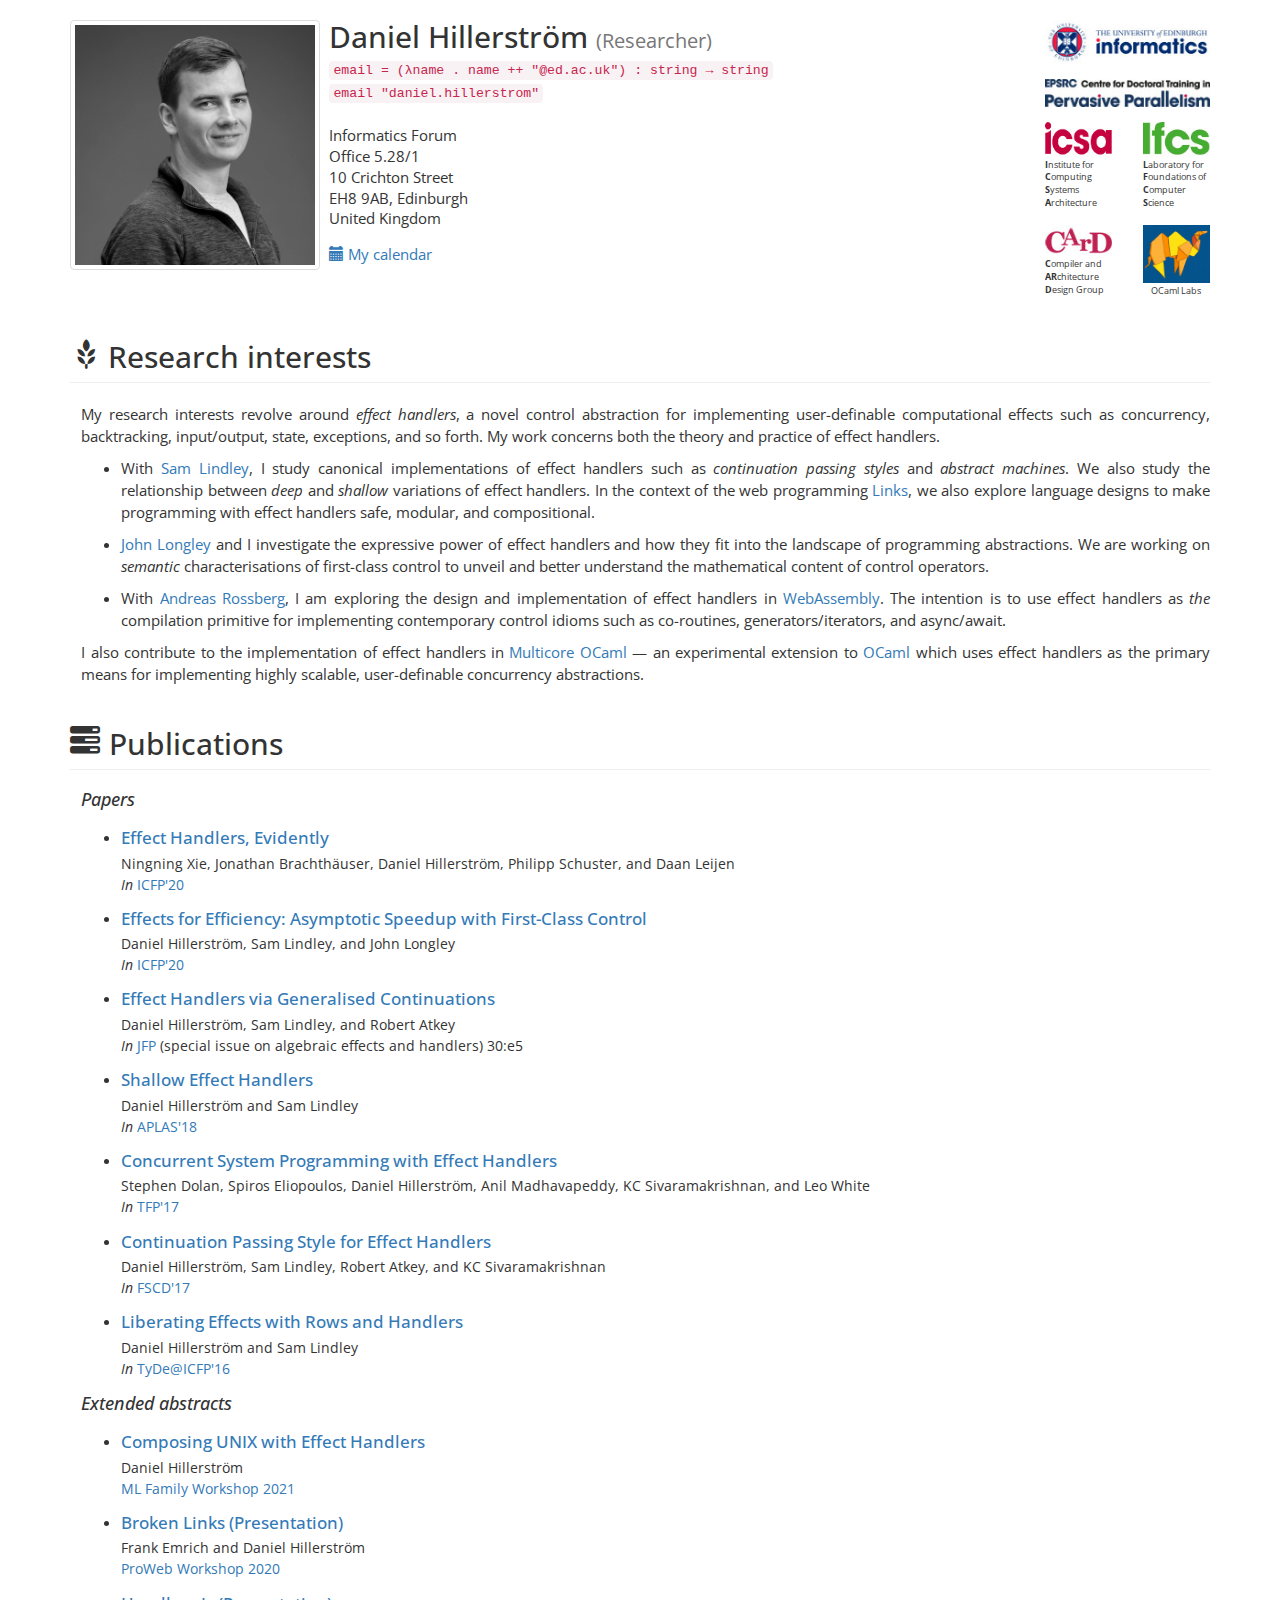
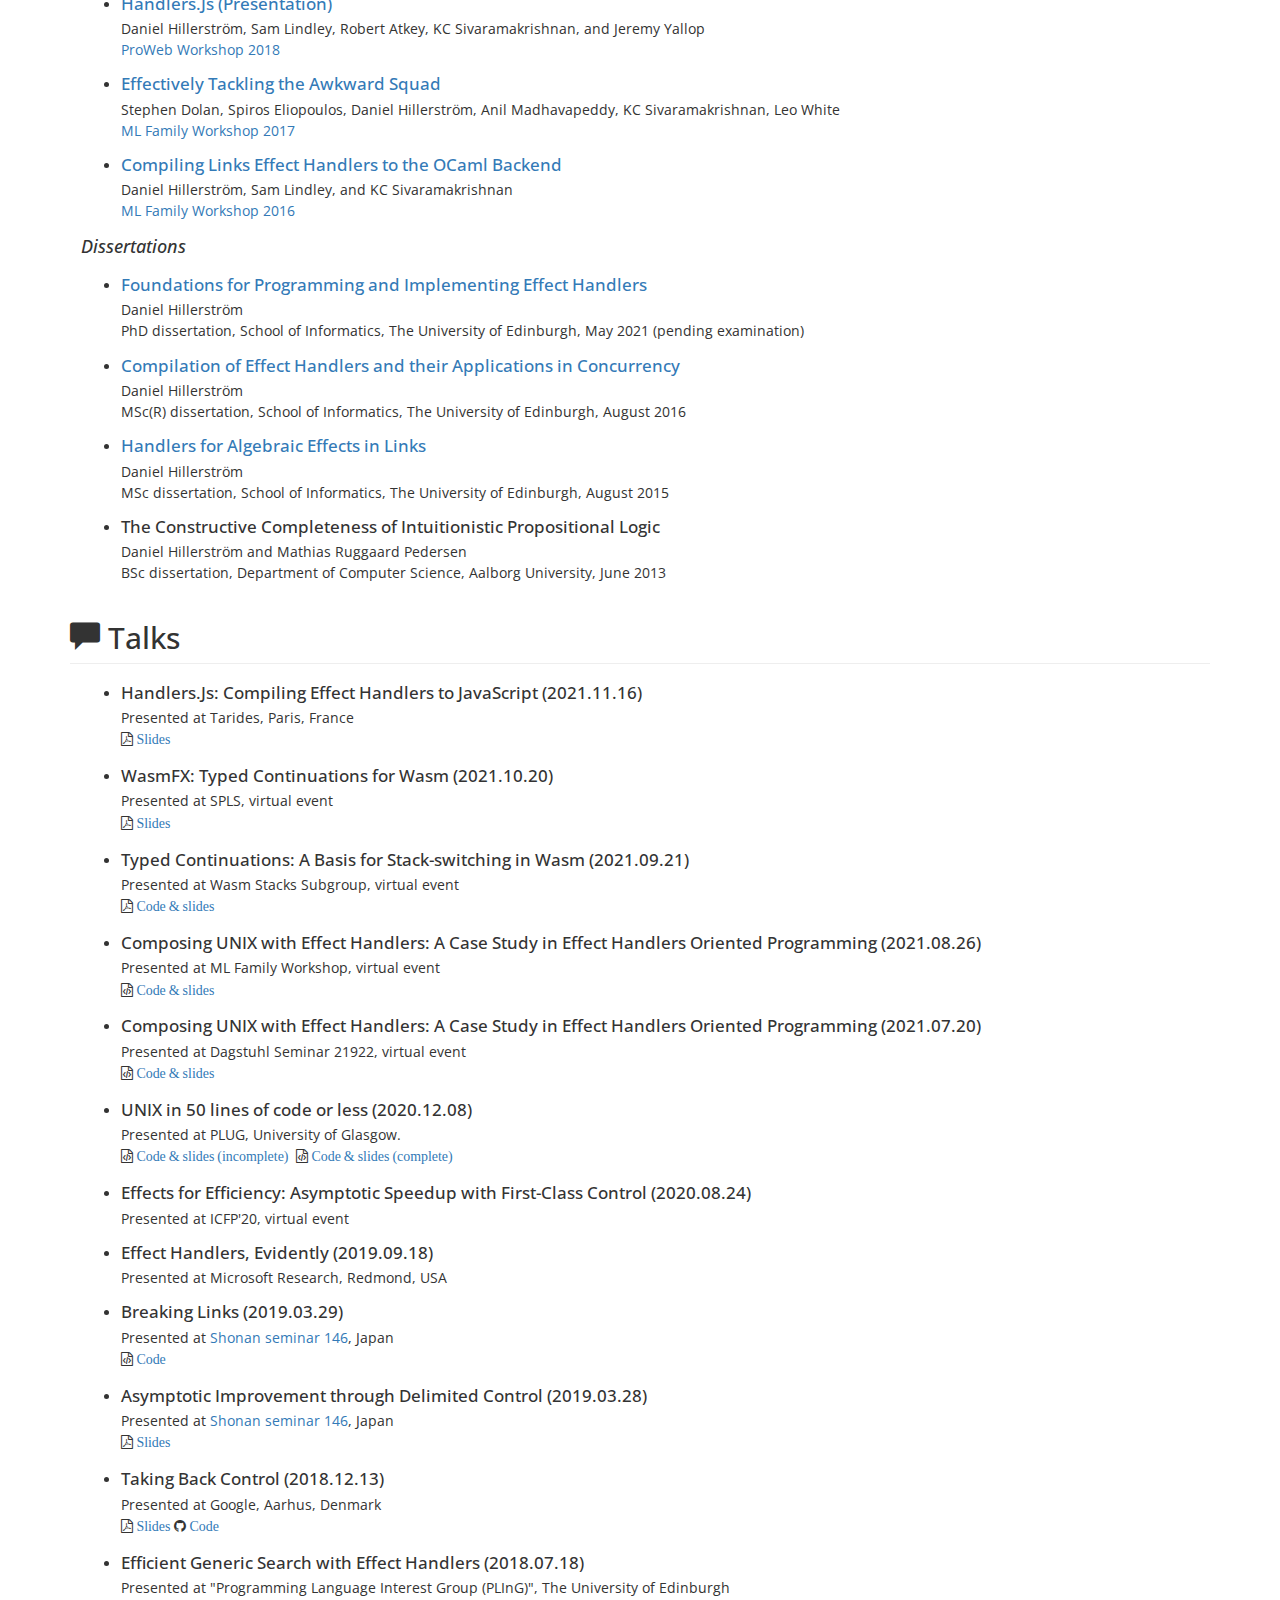
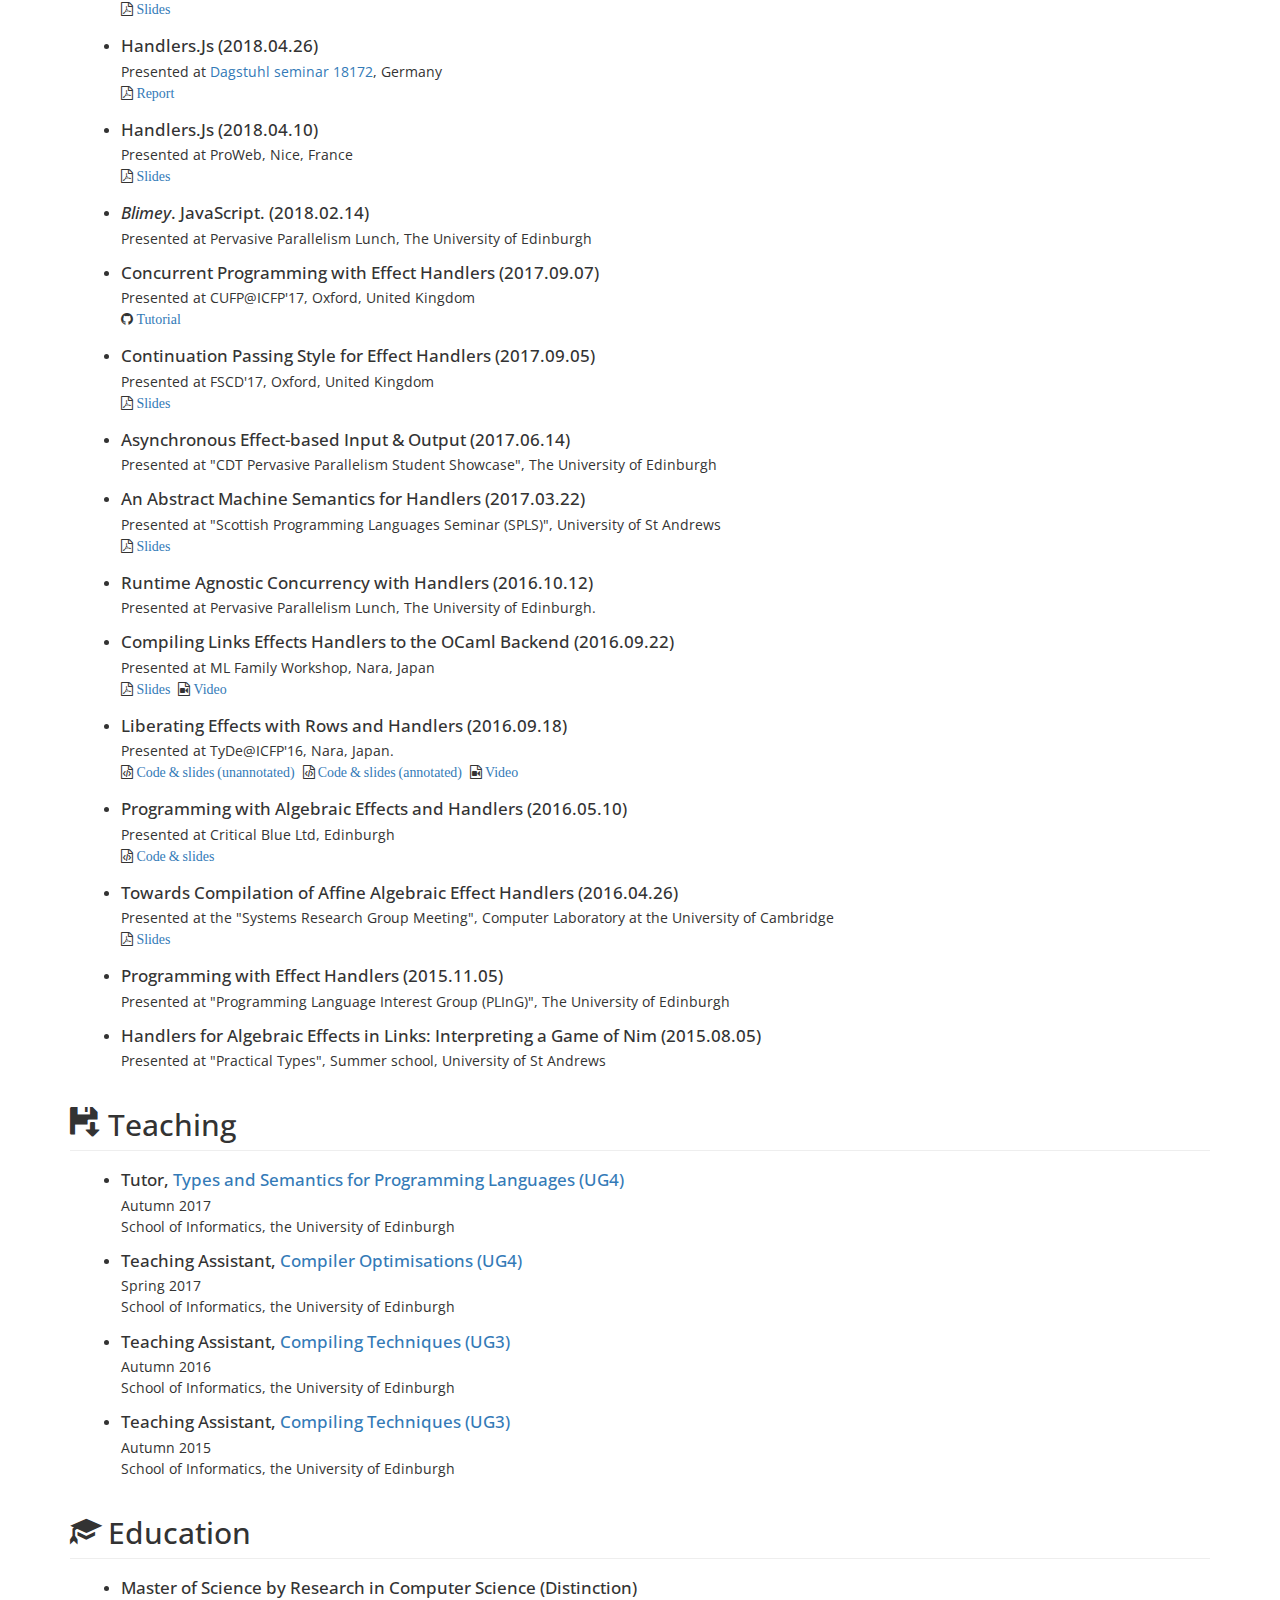
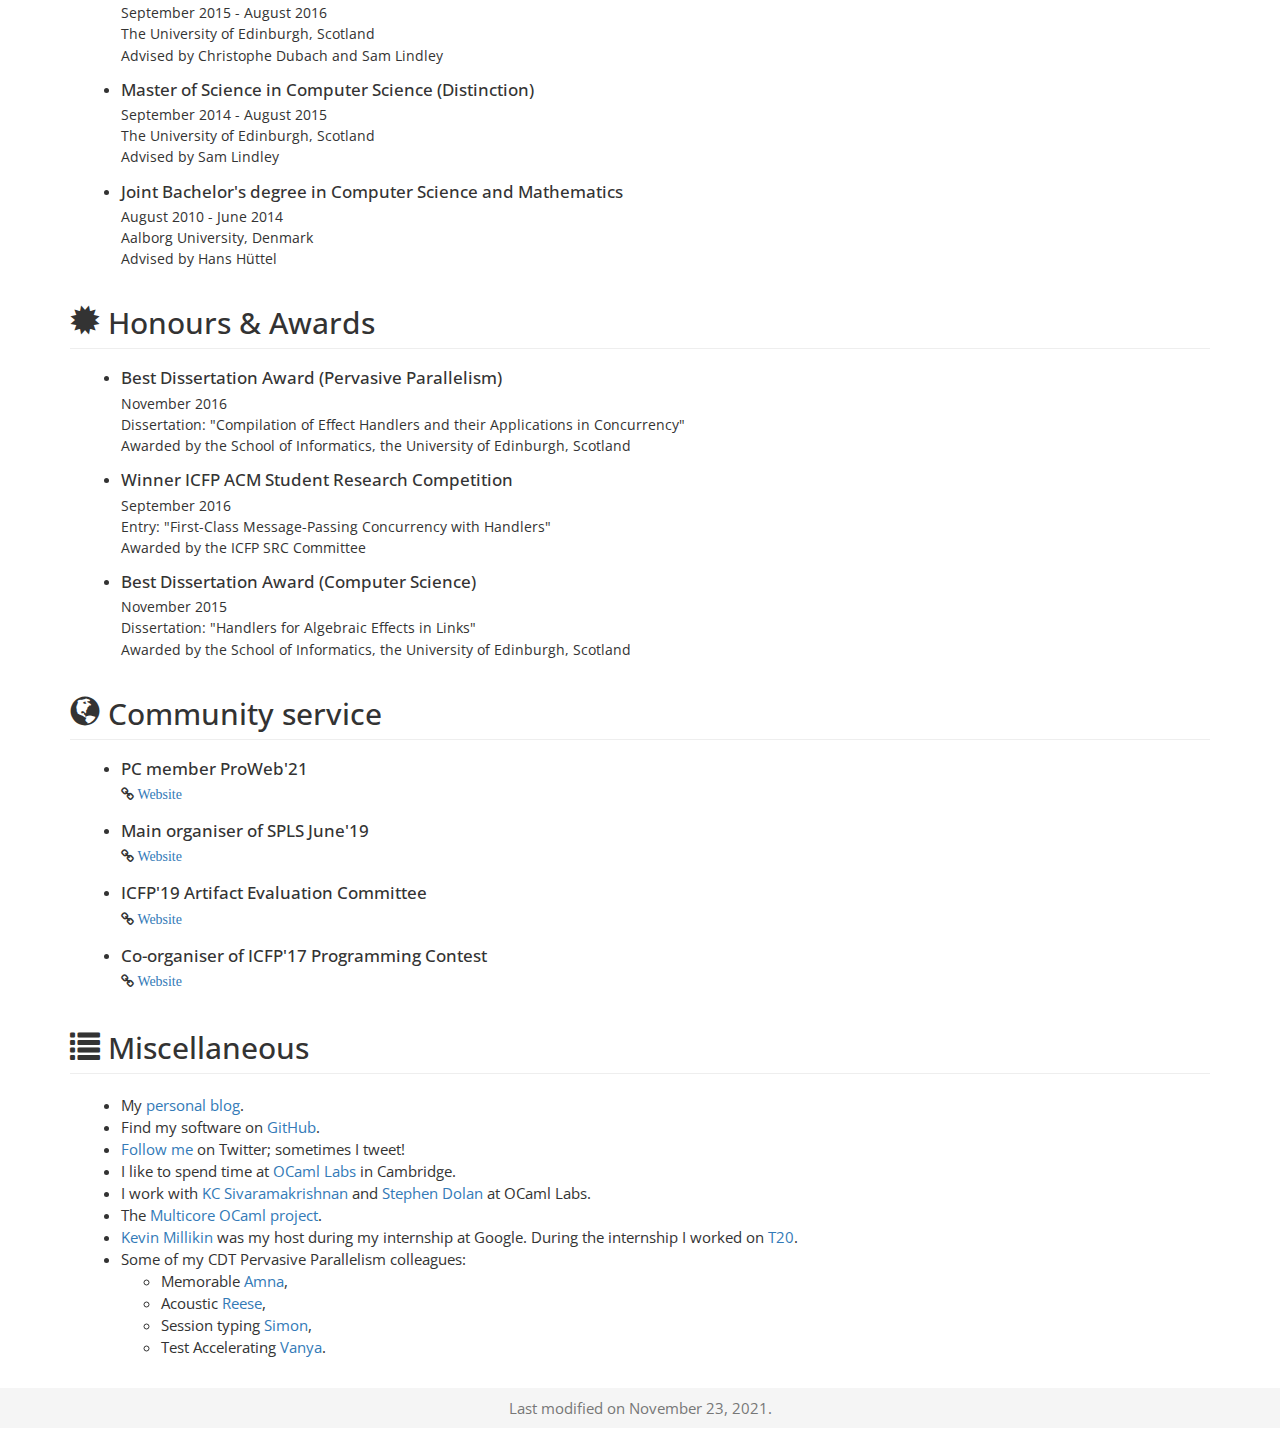
==== commit 5d3dd95a: "Compiled page" ====
--- a/index.html
+++ b/index.html
@@ -26,8 +26,8 @@
     <meta property="og:image" content="https://www.dhil.net/research/static/images/danielhillerstrom.jpg" />
     <meta property="og:description" content="Daniel Hillerström is a researcher at The University of Edinburgh." />
     <meta property="og:site_name" content="Informatics research profile page" />
-    <meta property="article:published_time" content="2021-08-20T21:02:01.855915Z" />
-    <meta property="article:modified_time" content="2021-08-20T21:02:01.855915Z" />
+    <meta property="article:published_time" content="2021-11-23T14:55:48.709861Z" />
+    <meta property="article:modified_time" content="2021-11-23T14:55:48.709861Z" />
     <meta property="article:section" content="Informatics research profile page" />
     <meta property="article:tag" content="computer science,mathematics,programming languages,compilers,parallelism" />
     <!-- Page title -->
@@ -298,6 +298,41 @@
 	</header>
 	<div class="body-content">
 	  <ul>
+<li><h3 id="handlers.js-compiling-effect-handlers-to-javascript-2021.11.16">Handlers.Js: Compiling Effect Handlers to JavaScript (2021.11.16)</h3>
+<p>
+Presented at Tarides, Paris, France
+</p>
+<p>
+<span class="fa fa-file-pdf-o" aria-hidden="true"> <a href="./talks/handlers.js-tarides21.pdf"> Slides</a></span>
+</p></li>
+<li><h3 id="wasmfx-typed-continuations-for-wasm-2021.10.20">WasmFX: Typed Continuations for Wasm (2021.10.20)</h3>
+<p>
+Presented at SPLS, virtual event
+</p>
+<p>
+<span class="fa fa-file-pdf-o" aria-hidden="true"> <a href="./talks/wasmfx-spls21.pdf"> Slides</a></span>
+</p></li>
+<li><h3 id="typed-continuations-a-basis-for-stack-switching-in-wasm-2021.09.21">Typed Continuations: A Basis for Stack-switching in Wasm (2021.09.21)</h3>
+<p>
+Presented at Wasm Stacks Subgroup, virtual event
+</p>
+<p>
+<span class="fa fa-file-pdf-o" aria-hidden="true"> <a href="https://raw.githubusercontent.com/WebAssembly/meetings/main/stack/2021/presentations/2021-9-20-TypedContinuations.pdf"> Code &amp; slides</a></span>
+</p></li>
+<li><h3 id="composing-unix-with-effect-handlers-a-case-study-in-effect-handlers-oriented-programming-2021.08.26">Composing UNIX with Effect Handlers: A Case Study in Effect Handlers Oriented Programming (2021.08.26)</h3>
+<p>
+Presented at ML Family Workshop, virtual event
+</p>
+<p>
+<span class="fa fa-file-code-o" aria-hidden="true"> <a href="./talks/unix-ml21.links"> Code &amp; slides</a></span>
+</p></li>
+<li><h3 id="composing-unix-with-effect-handlers-a-case-study-in-effect-handlers-oriented-programming-2021.07.20">Composing UNIX with Effect Handlers: A Case Study in Effect Handlers Oriented Programming (2021.07.20)</h3>
+<p>
+Presented at Dagstuhl Seminar 21922, virtual event
+</p>
+<p>
+<span class="fa fa-file-code-o" aria-hidden="true"> <a href="./talks/unix-dagstuhl2021.links"> Code &amp; slides</a></span>
+</p></li>
 <li><h3 id="unix-in-50-lines-of-code-or-less-2020.12.08">UNIX in 50 lines of code or less (2020.12.08)</h3>
 <p>
 Presented at PLUG, University of Glasgow.
@@ -626,7 +661,7 @@
     </div>
     <footer class="sticky-footer">
       <div class="container">
-        <p class="text-muted">Last modified on <time id="last-modified" datetime="2021-08-20T21:02:01.855915Z">2021-08-20T21:02:01.855915Z</time>.</p>
+        <p class="text-muted">Last modified on <time id="last-modified" datetime="2021-11-23T14:55:48.709861Z">2021-11-23T14:55:48.709861Z</time>.</p>
       </div>
     </footer>
 
@@ -666,7 +701,7 @@
       }
    
       $(document).ready(function() {
-        $('#last-modified').text(formatDate("2021-08-20T21:02:01.855915Z"))
+        $('#last-modified').text(formatDate("2021-11-23T14:55:48.709861Z"))
         $('#calendar-link').attr('data-toggle', 'modal')
         $('#calendar-link').attr('data-target', '#myCalendar')
       });
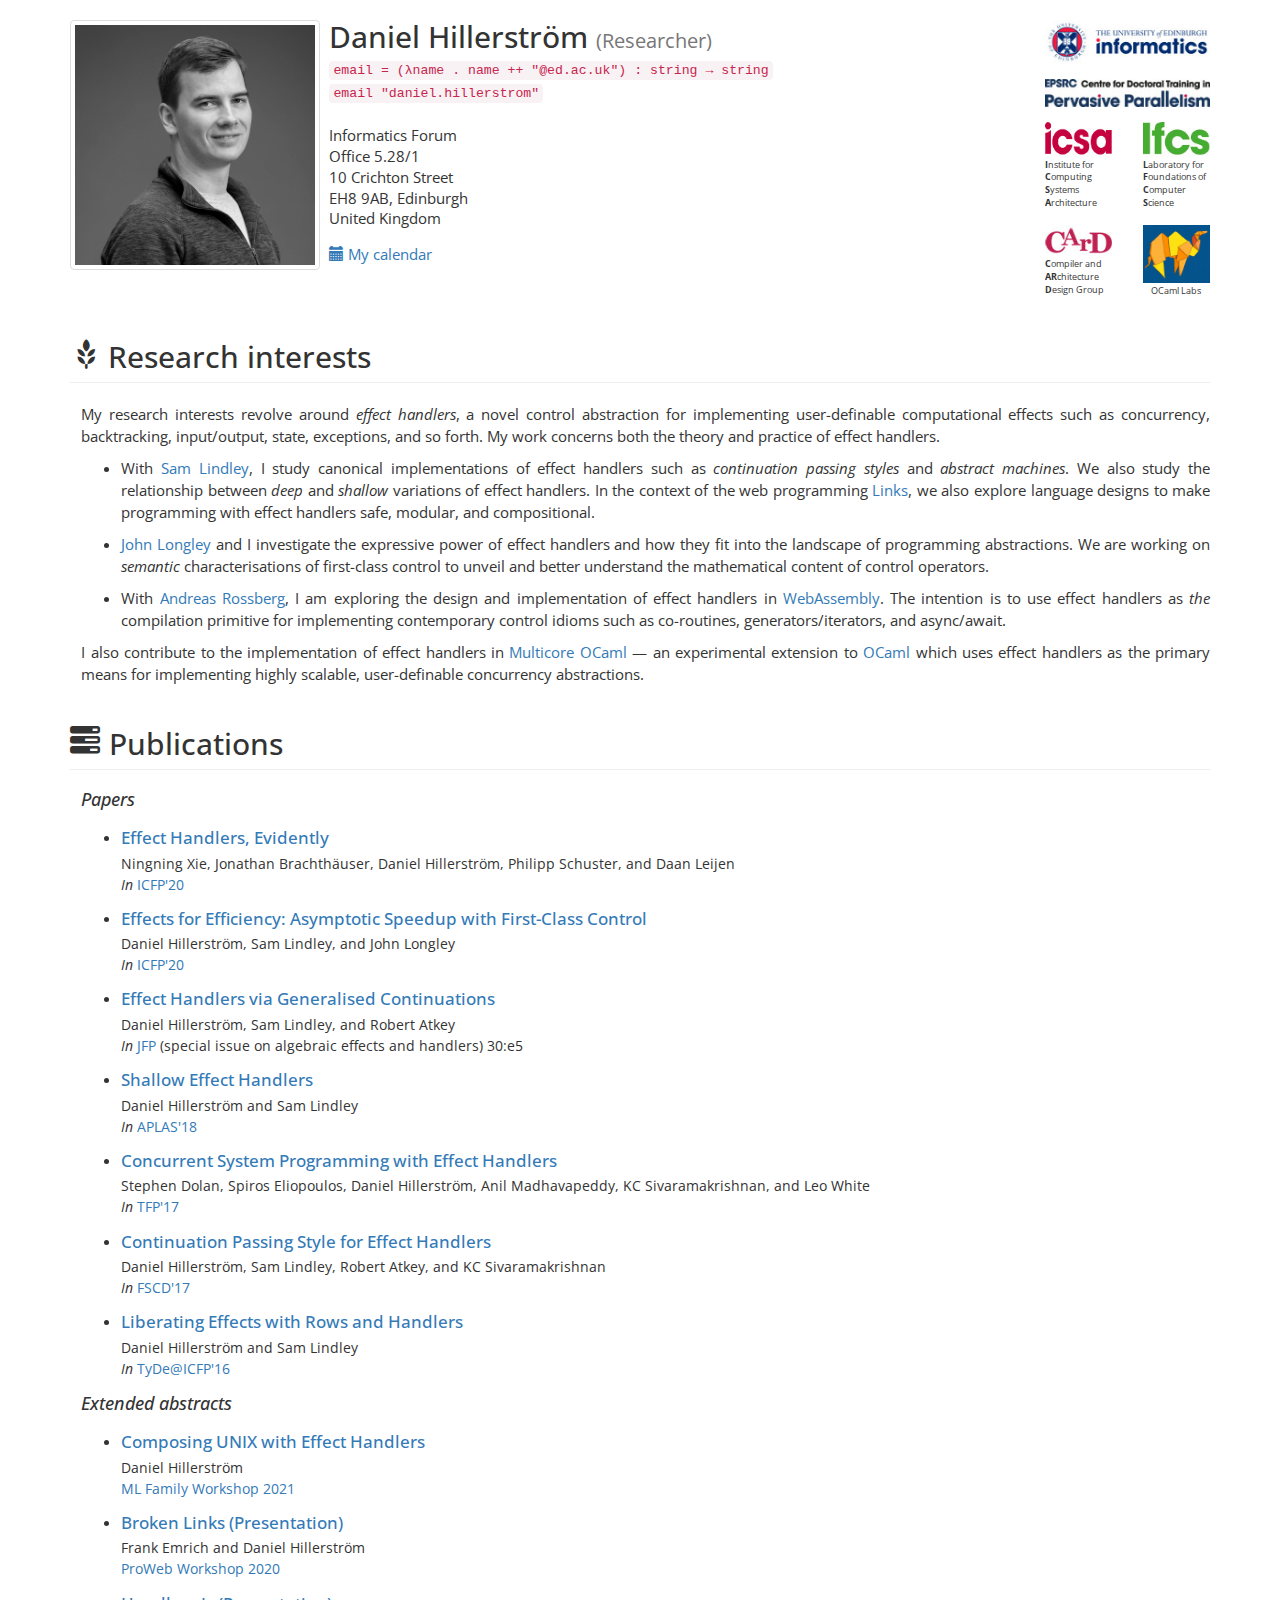
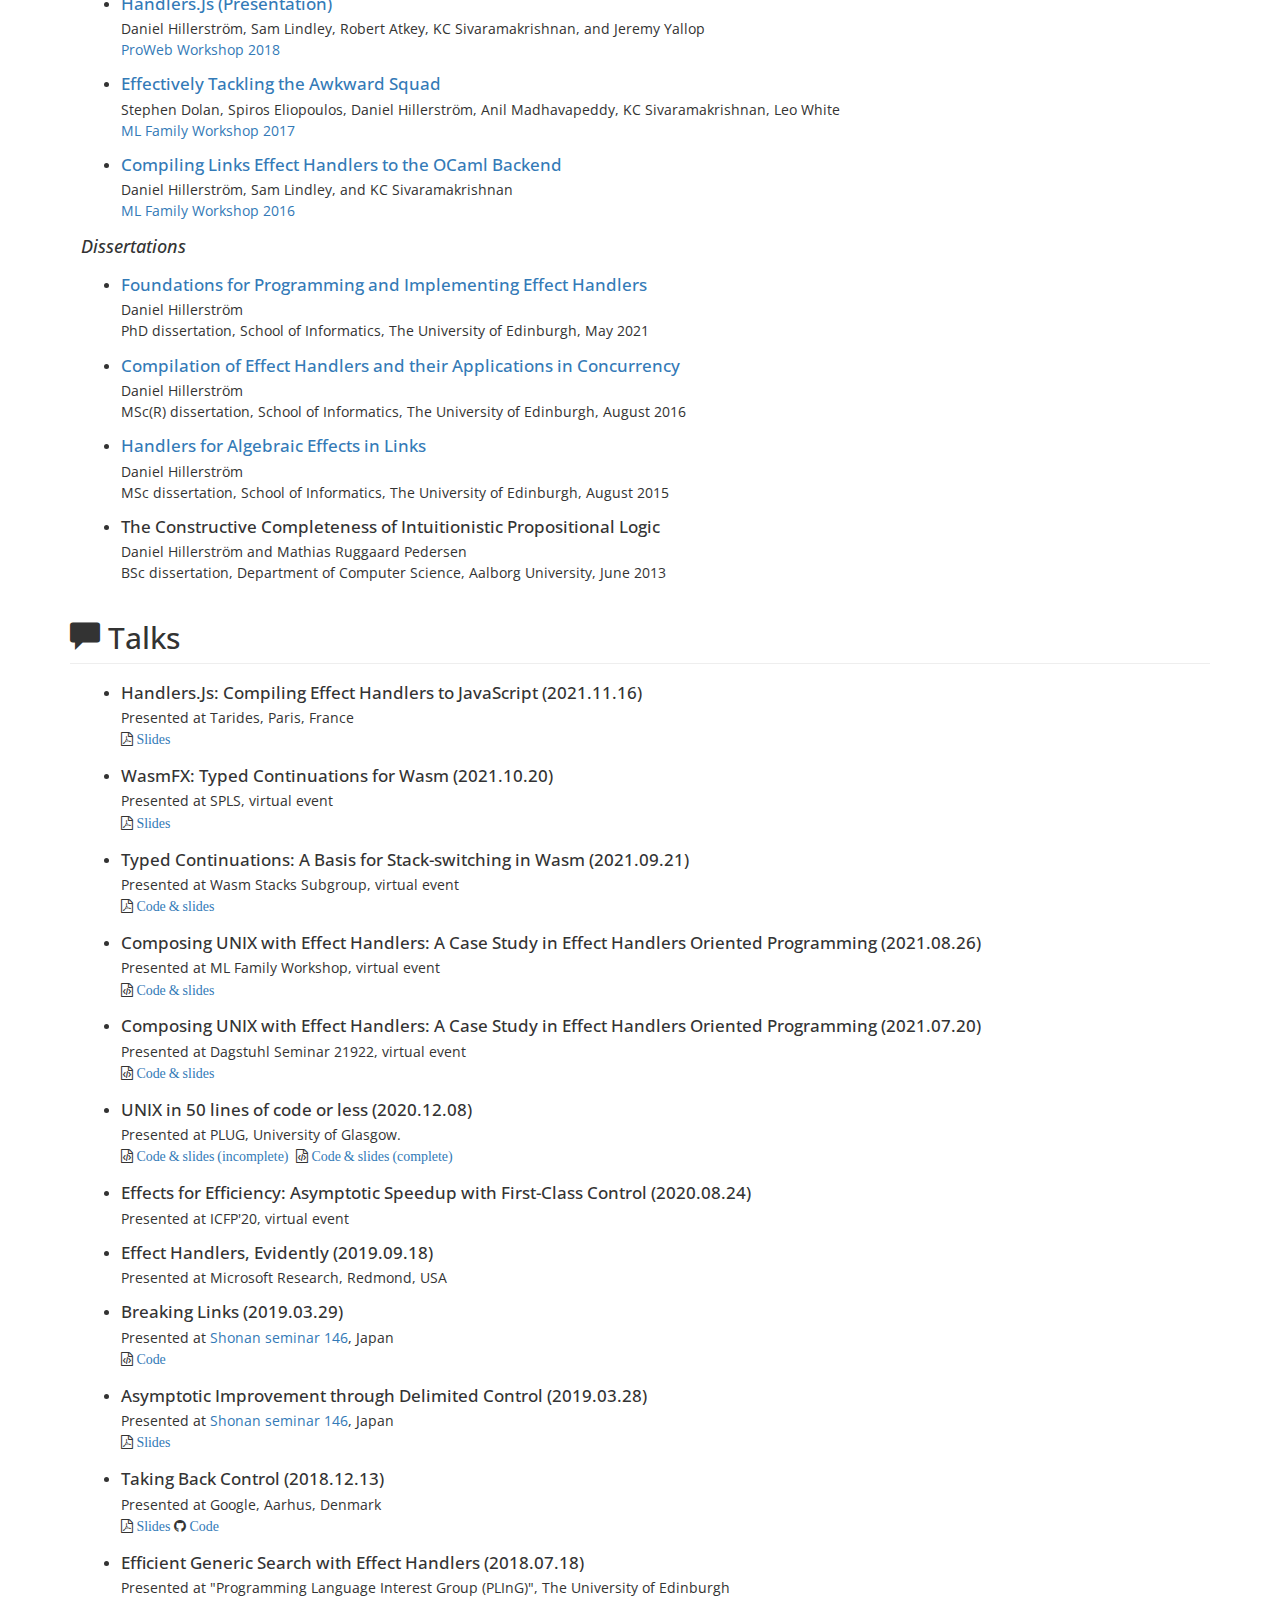
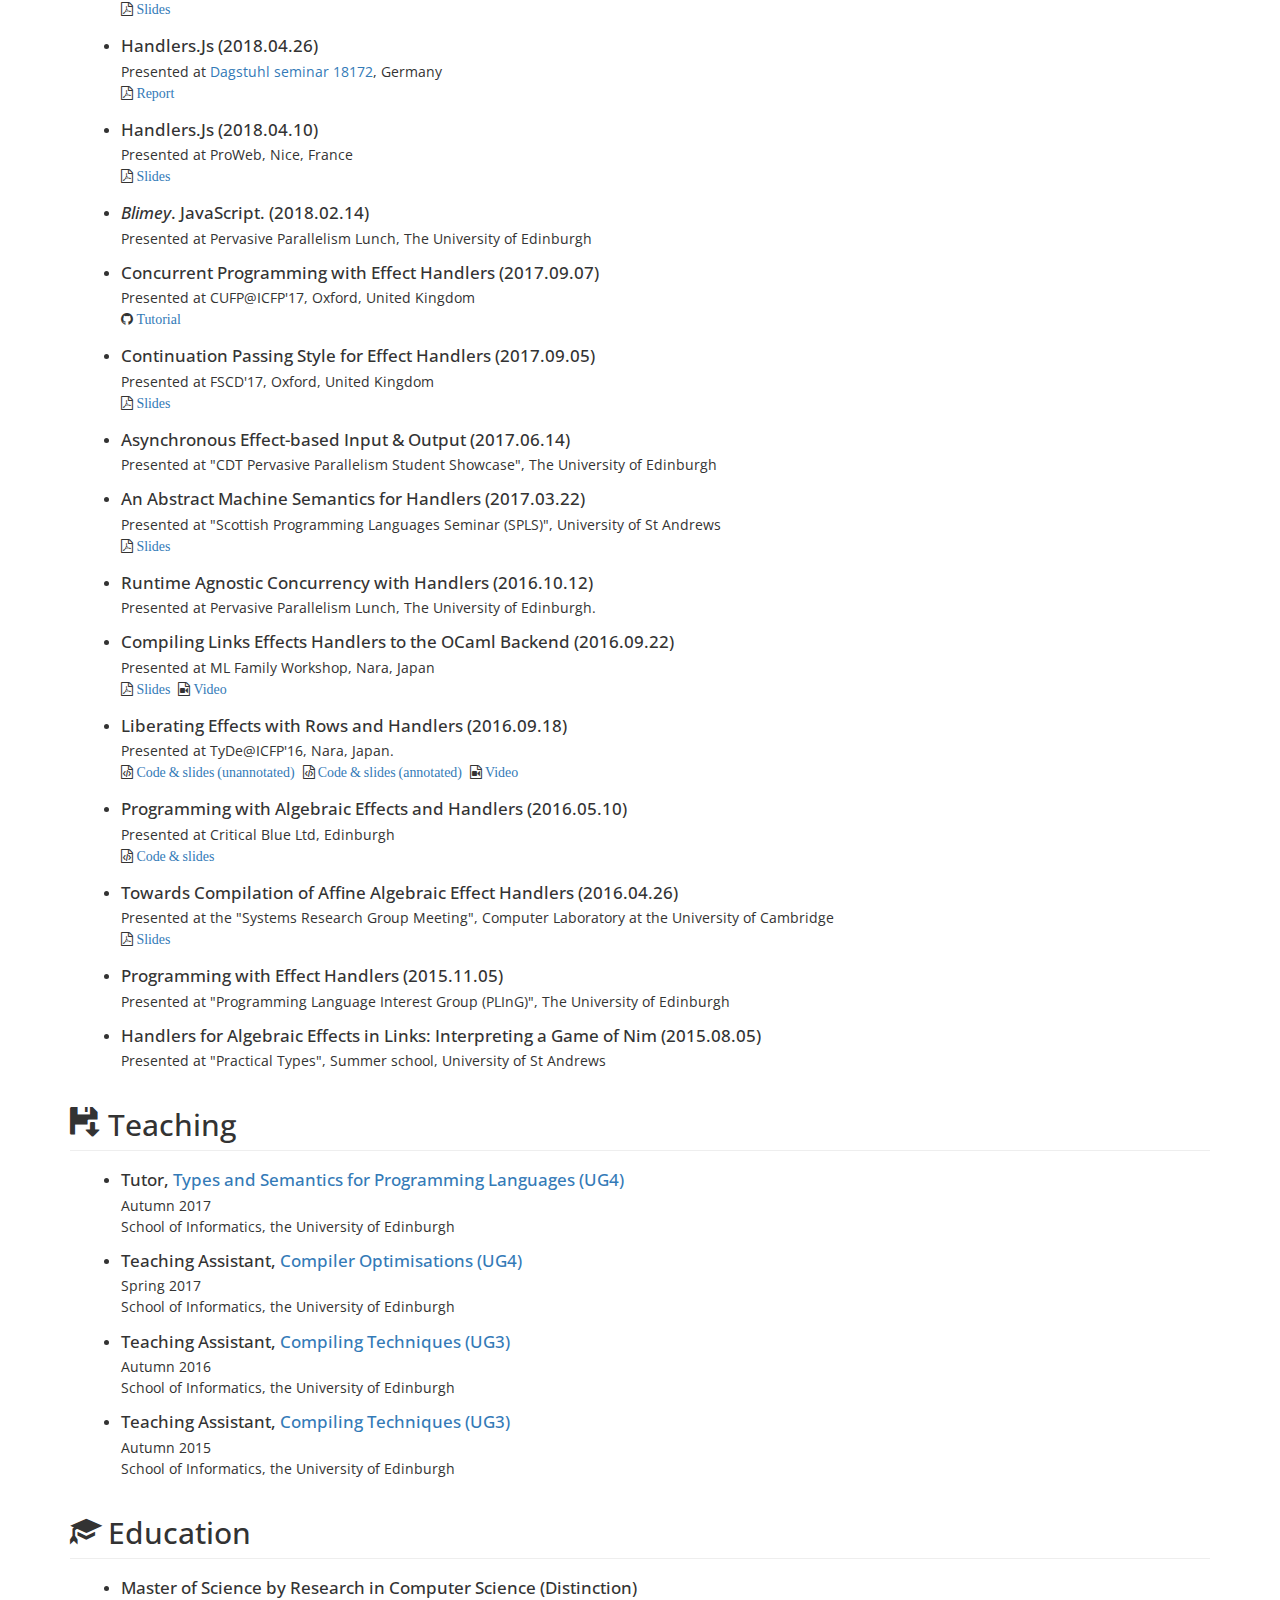
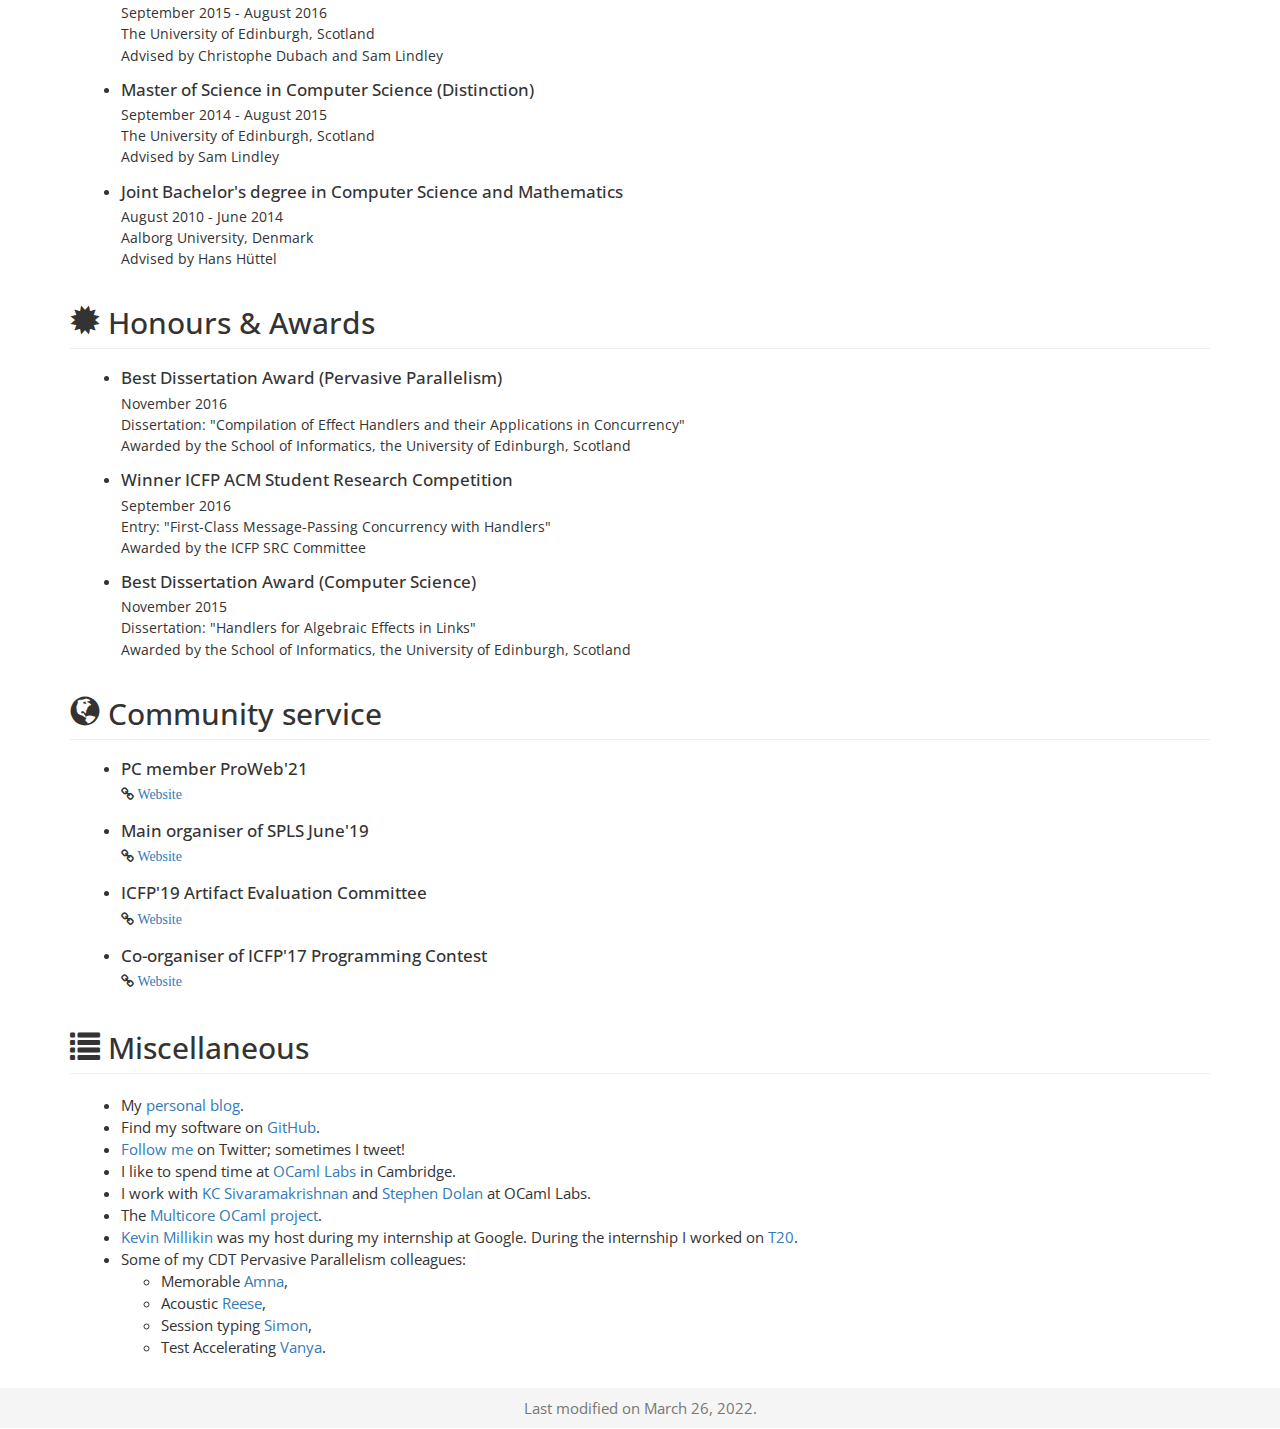
==== commit 2ba52299: "Compiled page" ====
--- a/index.html
+++ b/index.html
@@ -26,8 +26,8 @@
     <meta property="og:image" content="https://www.dhil.net/research/static/images/danielhillerstrom.jpg" />
     <meta property="og:description" content="Daniel Hillerström is a researcher at The University of Edinburgh." />
     <meta property="og:site_name" content="Informatics research profile page" />
-    <meta property="article:published_time" content="2021-11-23T14:55:48.709861Z" />
-    <meta property="article:modified_time" content="2021-11-23T14:55:48.709861Z" />
+    <meta property="article:published_time" content="2022-03-26T00:20:10.852907Z" />
+    <meta property="article:modified_time" content="2022-03-26T00:20:10.852907Z" />
     <meta property="article:section" content="Informatics research profile page" />
     <meta property="article:tag" content="computer science,mathematics,programming languages,compilers,parallelism" />
     <!-- Page title -->
@@ -256,12 +256,12 @@
 </ul>
 <h3 id="dissertations"><em>Dissertations</em></h3>
 <ul>
-<li><h3 id="foundations-for-programming-and-implementing-effect-handlers"><a href="https://github.com/dhil/phd-dissertation">Foundations for Programming and Implementing Effect Handlers</a></h3>
+<li><h3 id="foundations-for-programming-and-implementing-effect-handlers"><a href="papers/thesis.pdf">Foundations for Programming and Implementing Effect Handlers</a></h3>
 <p>
 Daniel Hillerström
 </p>
 <p>
-PhD dissertation, School of Informatics, The University of Edinburgh, May 2021 (pending examination)
+PhD dissertation, School of Informatics, The University of Edinburgh, May 2021
 </p></li>
 <li><h3 id="compilation-of-effect-handlers-and-their-applications-in-concurrency"><a href="papers/thesis2016.pdf">Compilation of Effect Handlers and their Applications in Concurrency</a></h3>
 <p>
@@ -661,7 +661,7 @@
     </div>
     <footer class="sticky-footer">
       <div class="container">
-        <p class="text-muted">Last modified on <time id="last-modified" datetime="2021-11-23T14:55:48.709861Z">2021-11-23T14:55:48.709861Z</time>.</p>
+        <p class="text-muted">Last modified on <time id="last-modified" datetime="2022-03-26T00:20:10.852907Z">2022-03-26T00:20:10.852907Z</time>.</p>
       </div>
     </footer>
 
@@ -701,7 +701,7 @@
       }
    
       $(document).ready(function() {
-        $('#last-modified').text(formatDate("2021-11-23T14:55:48.709861Z"))
+        $('#last-modified').text(formatDate("2022-03-26T00:20:10.852907Z"))
         $('#calendar-link').attr('data-toggle', 'modal')
         $('#calendar-link').attr('data-target', '#myCalendar')
       });
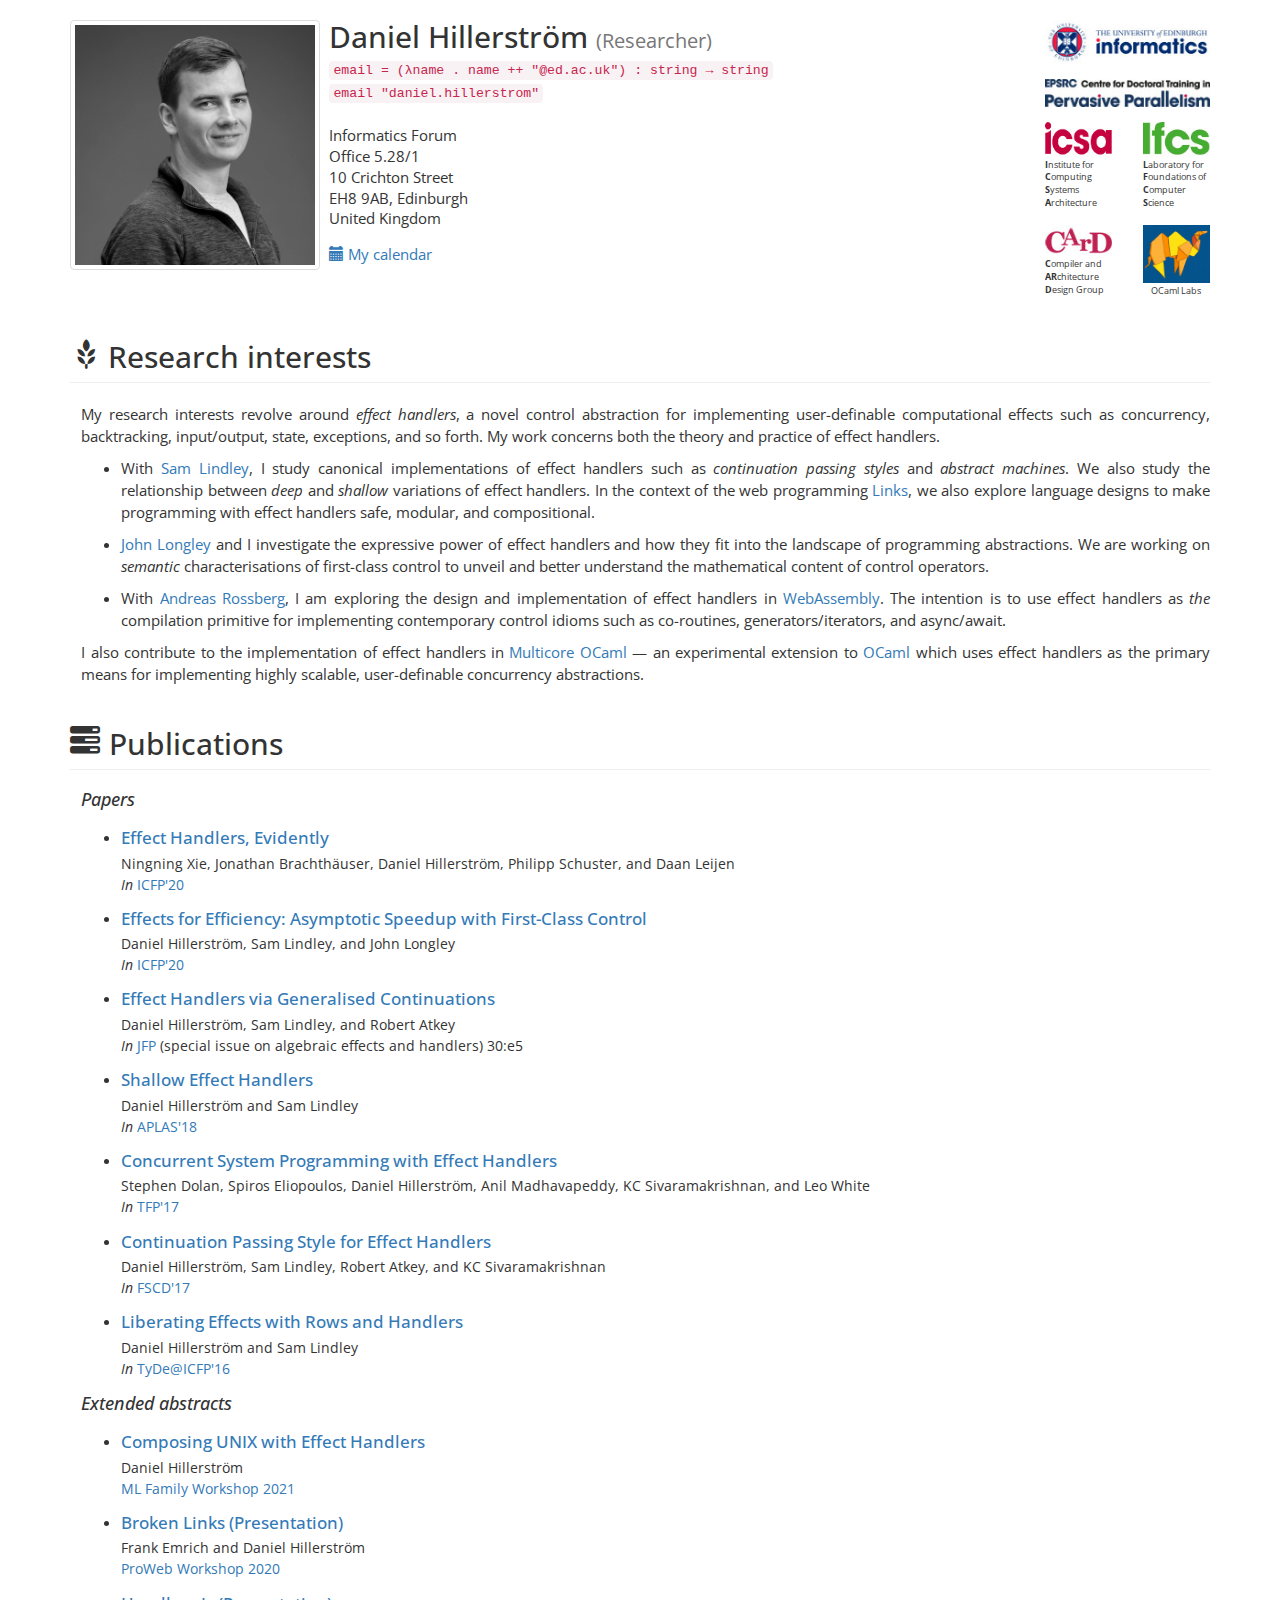
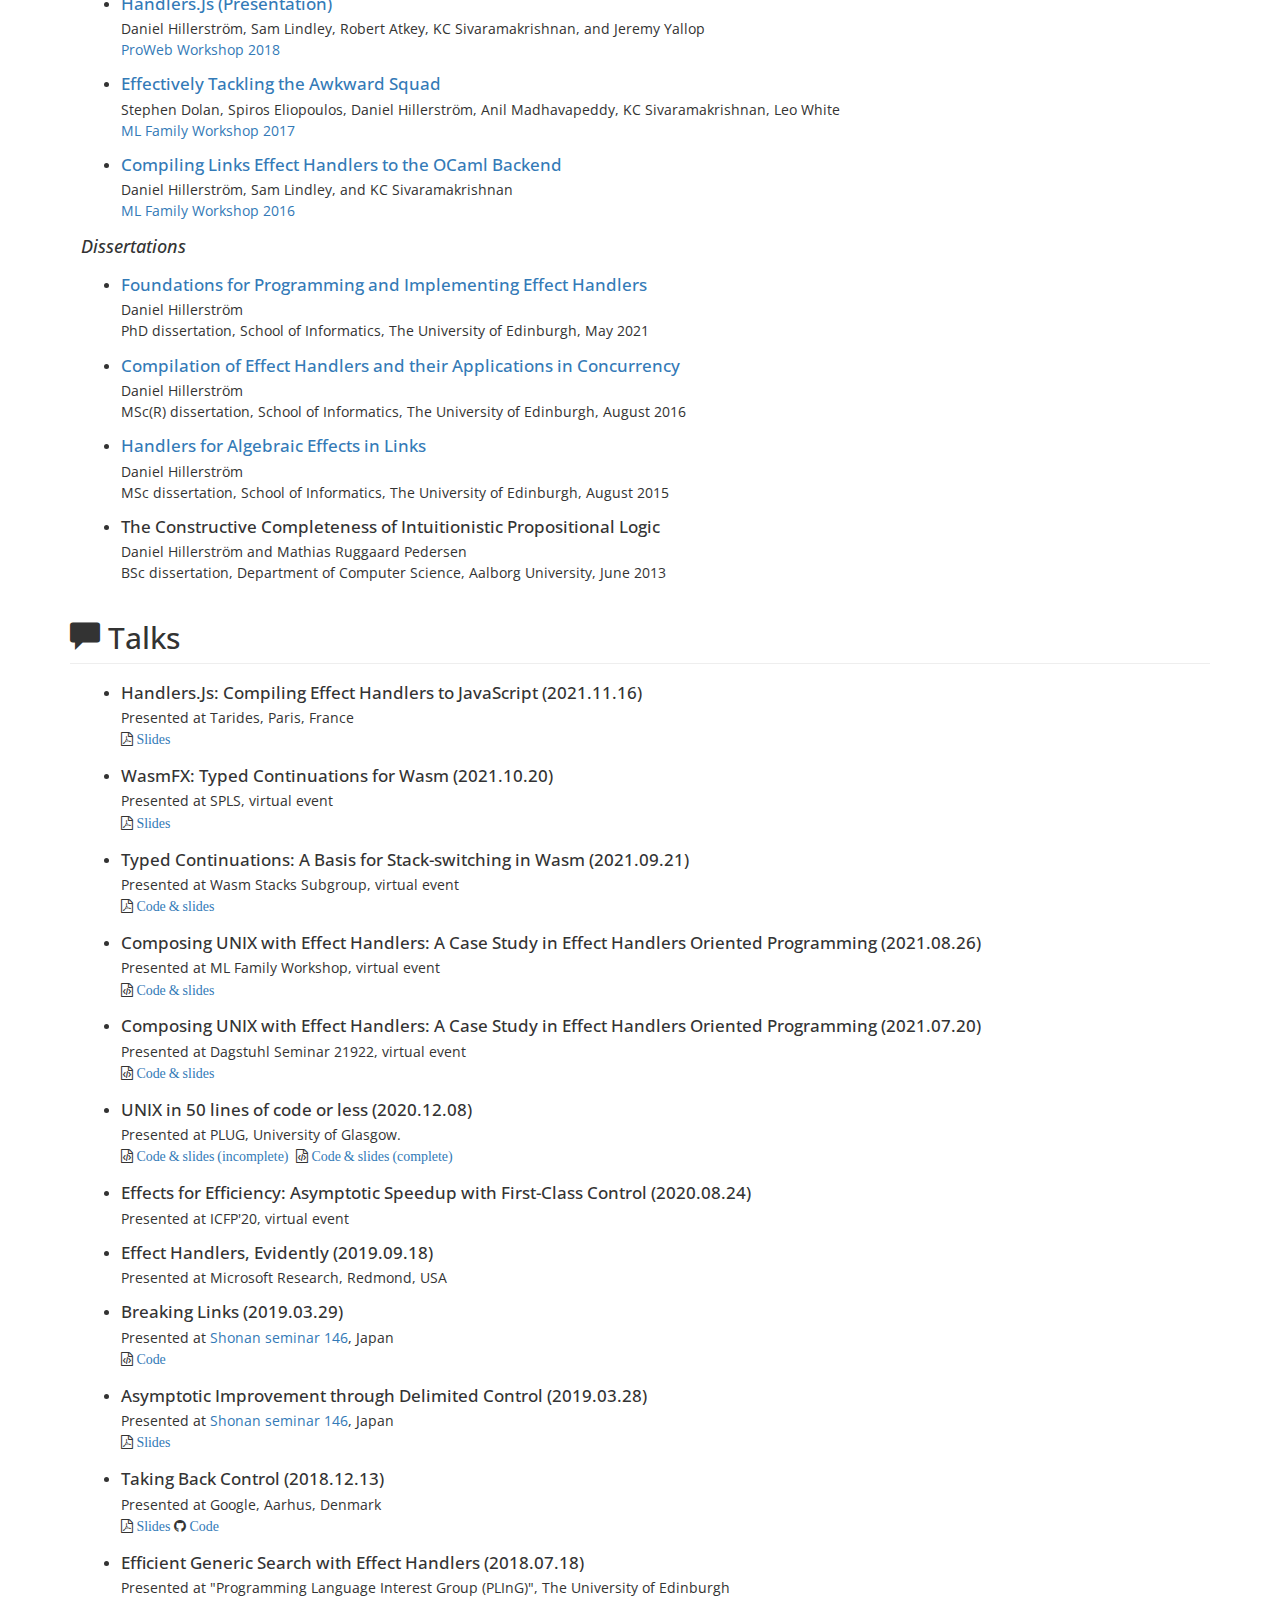
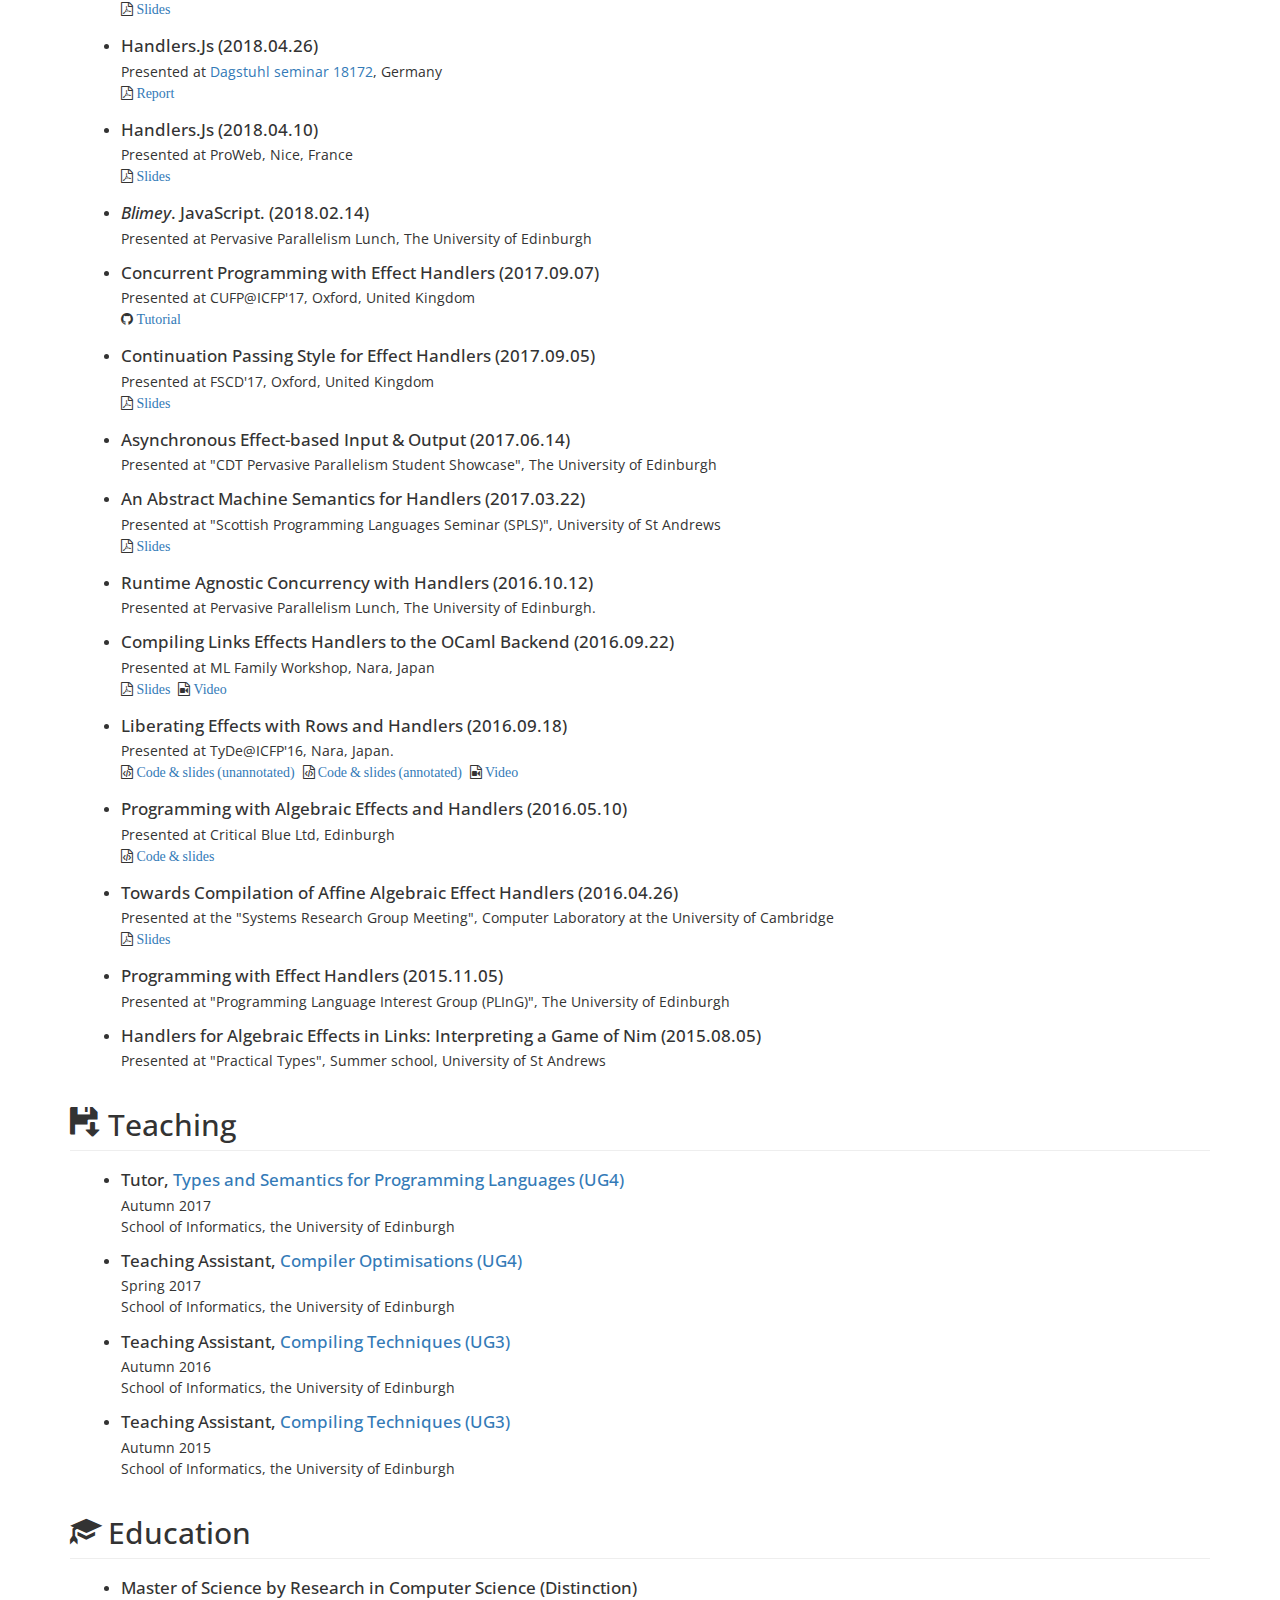
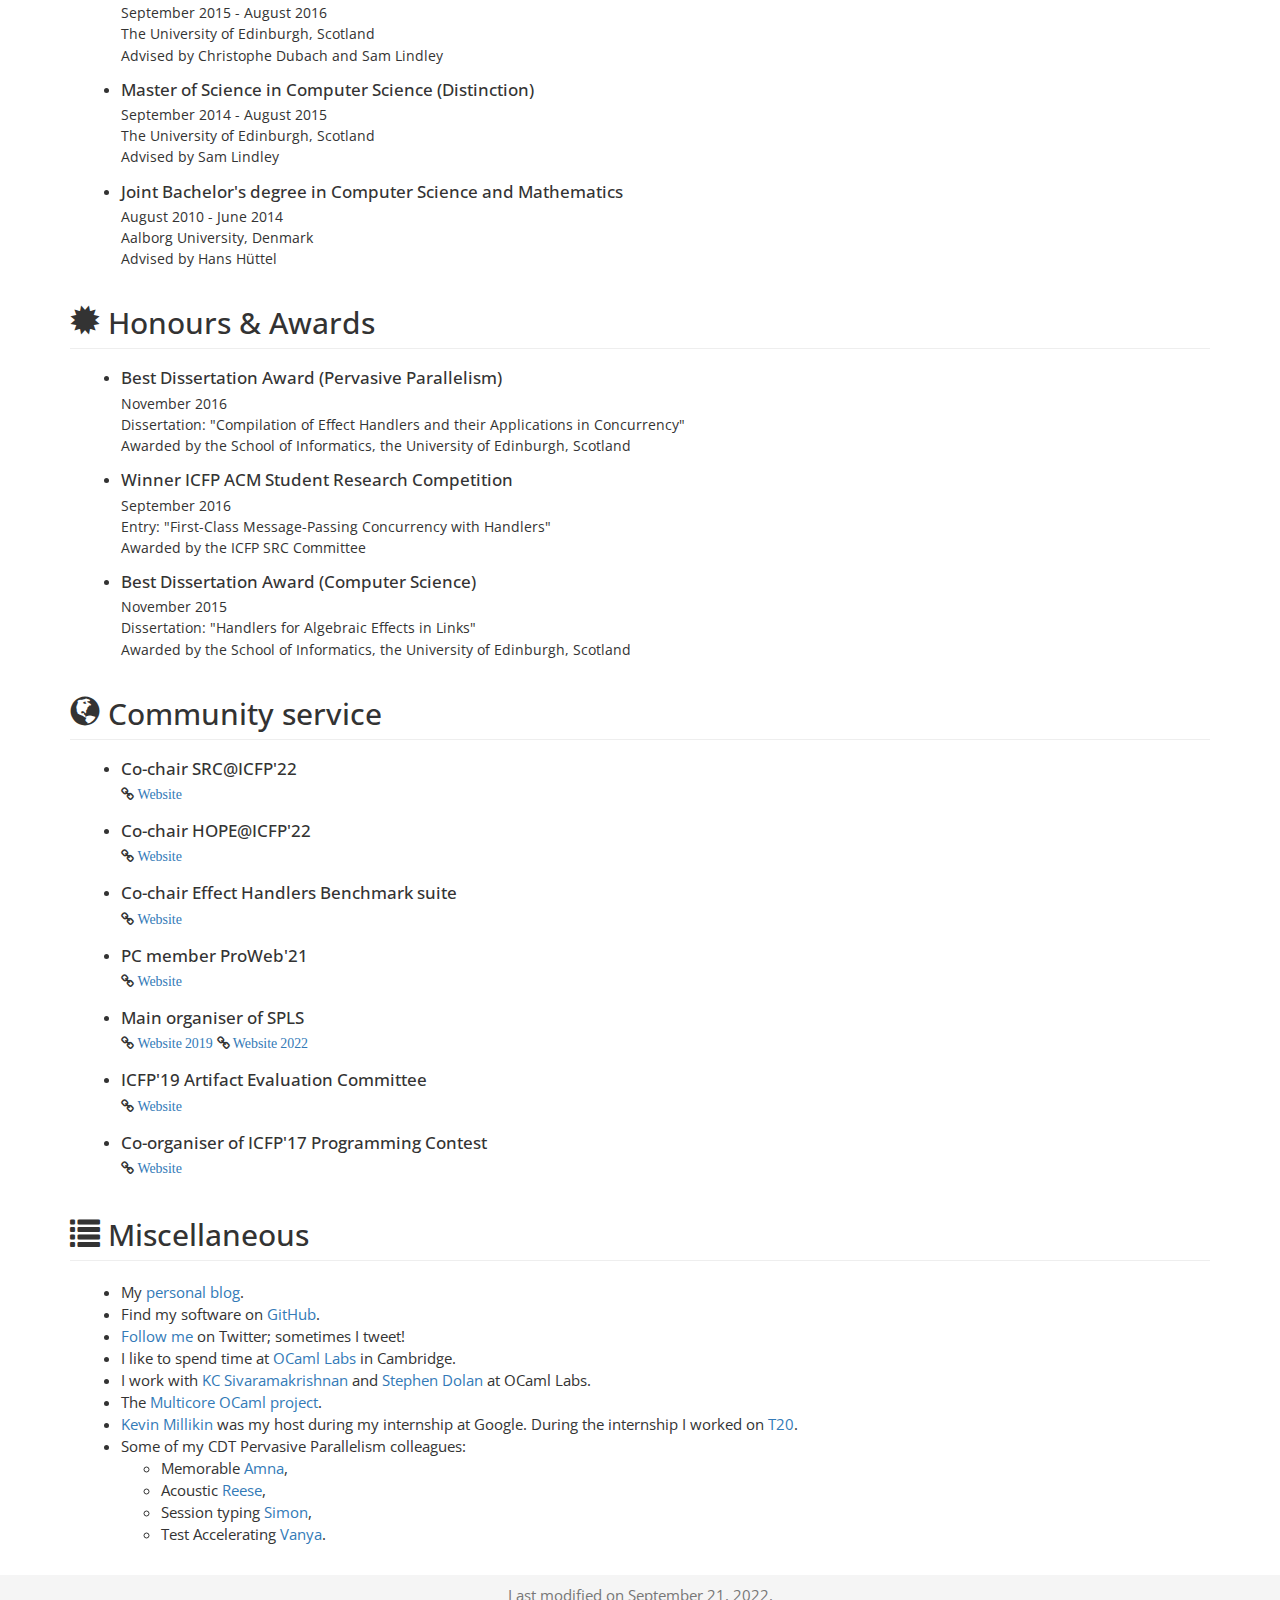
==== commit 6159c45c: "Compiled page" ====
--- a/index.html
+++ b/index.html
@@ -26,8 +26,8 @@
     <meta property="og:image" content="https://www.dhil.net/research/static/images/danielhillerstrom.jpg" />
     <meta property="og:description" content="Daniel Hillerström is a researcher at The University of Edinburgh." />
     <meta property="og:site_name" content="Informatics research profile page" />
-    <meta property="article:published_time" content="2022-03-26T00:20:10.852907Z" />
-    <meta property="article:modified_time" content="2022-03-26T00:20:10.852907Z" />
+    <meta property="article:published_time" content="2022-09-21T14:49:03.98544Z" />
+    <meta property="article:modified_time" content="2022-09-21T14:49:03.98544Z" />
     <meta property="article:section" content="Informatics research profile page" />
     <meta property="article:tag" content="computer science,mathematics,programming languages,compilers,parallelism" />
     <!-- Page title -->
@@ -601,14 +601,26 @@
 	</header>
 	<div class="body-content">
 	  <ul>
+<li><h3 id="co-chair-srcicfp22">Co-chair SRC@ICFP'22</h3>
+<p>
+<span class="fa fa-link" aria-hidden="true"> <a href="https://icfp22.sigplan.org/track/icfp-2022-student-research-competition?"> Website</a></span>
+</p></li>
+<li><h3 id="co-chair-hopeicfp22">Co-chair HOPE@ICFP'22</h3>
+<p>
+<span class="fa fa-link" aria-hidden="true"> <a href="https://icfp22.sigplan.org/home/hope-2022"> Website</a></span>
+</p></li>
+<li><h3 id="co-chair-effect-handlers-benchmark-suite">Co-chair Effect Handlers Benchmark suite</h3>
+<p>
+<span class="fa fa-link" aria-hidden="true"> <a href="https://github.com/effect-handlers/effect-handlers-bench"> Website</a></span>
+</p></li>
 <li><h3 id="pc-member-proweb21">PC member ProWeb'21</h3>
 <p>
 <span class="fa fa-link" aria-hidden="true"> <a href="https://2021.programming-conference.org/home/proweb-2021"> Website</a></span>
 </p></li>
-<li><h3 id="main-organiser-of-spls-june19">Main organiser of SPLS June'19</h3>
+<li><h3 id="main-organiser-of-spls">Main organiser of SPLS</h3>
 <!-- <p>Event planning and programme selection</p> -->
 <p>
-<span class="fa fa-link" aria-hidden="true"> <a href="https://spls-series.github.io/meetings/2019/june/"> Website</a></span>
+<span class="fa fa-link" aria-hidden="true"> <a href="https://spls-series.github.io/meetings/2019/june/"> Website 2019</a></span> <span class="fa fa-link" aria-hidden="true"> <a href="https://spls-series.github.io/meetings/2022/march/"> Website 2022</a></span>
 </p></li>
 <li><h3 id="icfp19-artifact-evaluation-committee">ICFP'19 Artifact Evaluation Committee</h3>
 <!-- <p>Review and evaluation of artifacts associated with accepted papers</p> -->
@@ -661,7 +673,7 @@
     </div>
     <footer class="sticky-footer">
       <div class="container">
-        <p class="text-muted">Last modified on <time id="last-modified" datetime="2022-03-26T00:20:10.852907Z">2022-03-26T00:20:10.852907Z</time>.</p>
+        <p class="text-muted">Last modified on <time id="last-modified" datetime="2022-09-21T14:49:03.98544Z">2022-09-21T14:49:03.98544Z</time>.</p>
       </div>
     </footer>
 
@@ -701,7 +713,7 @@
       }
    
       $(document).ready(function() {
-        $('#last-modified').text(formatDate("2022-03-26T00:20:10.852907Z"))
+        $('#last-modified').text(formatDate("2022-09-21T14:49:03.98544Z"))
         $('#calendar-link').attr('data-toggle', 'modal')
         $('#calendar-link').attr('data-target', '#myCalendar')
       });
